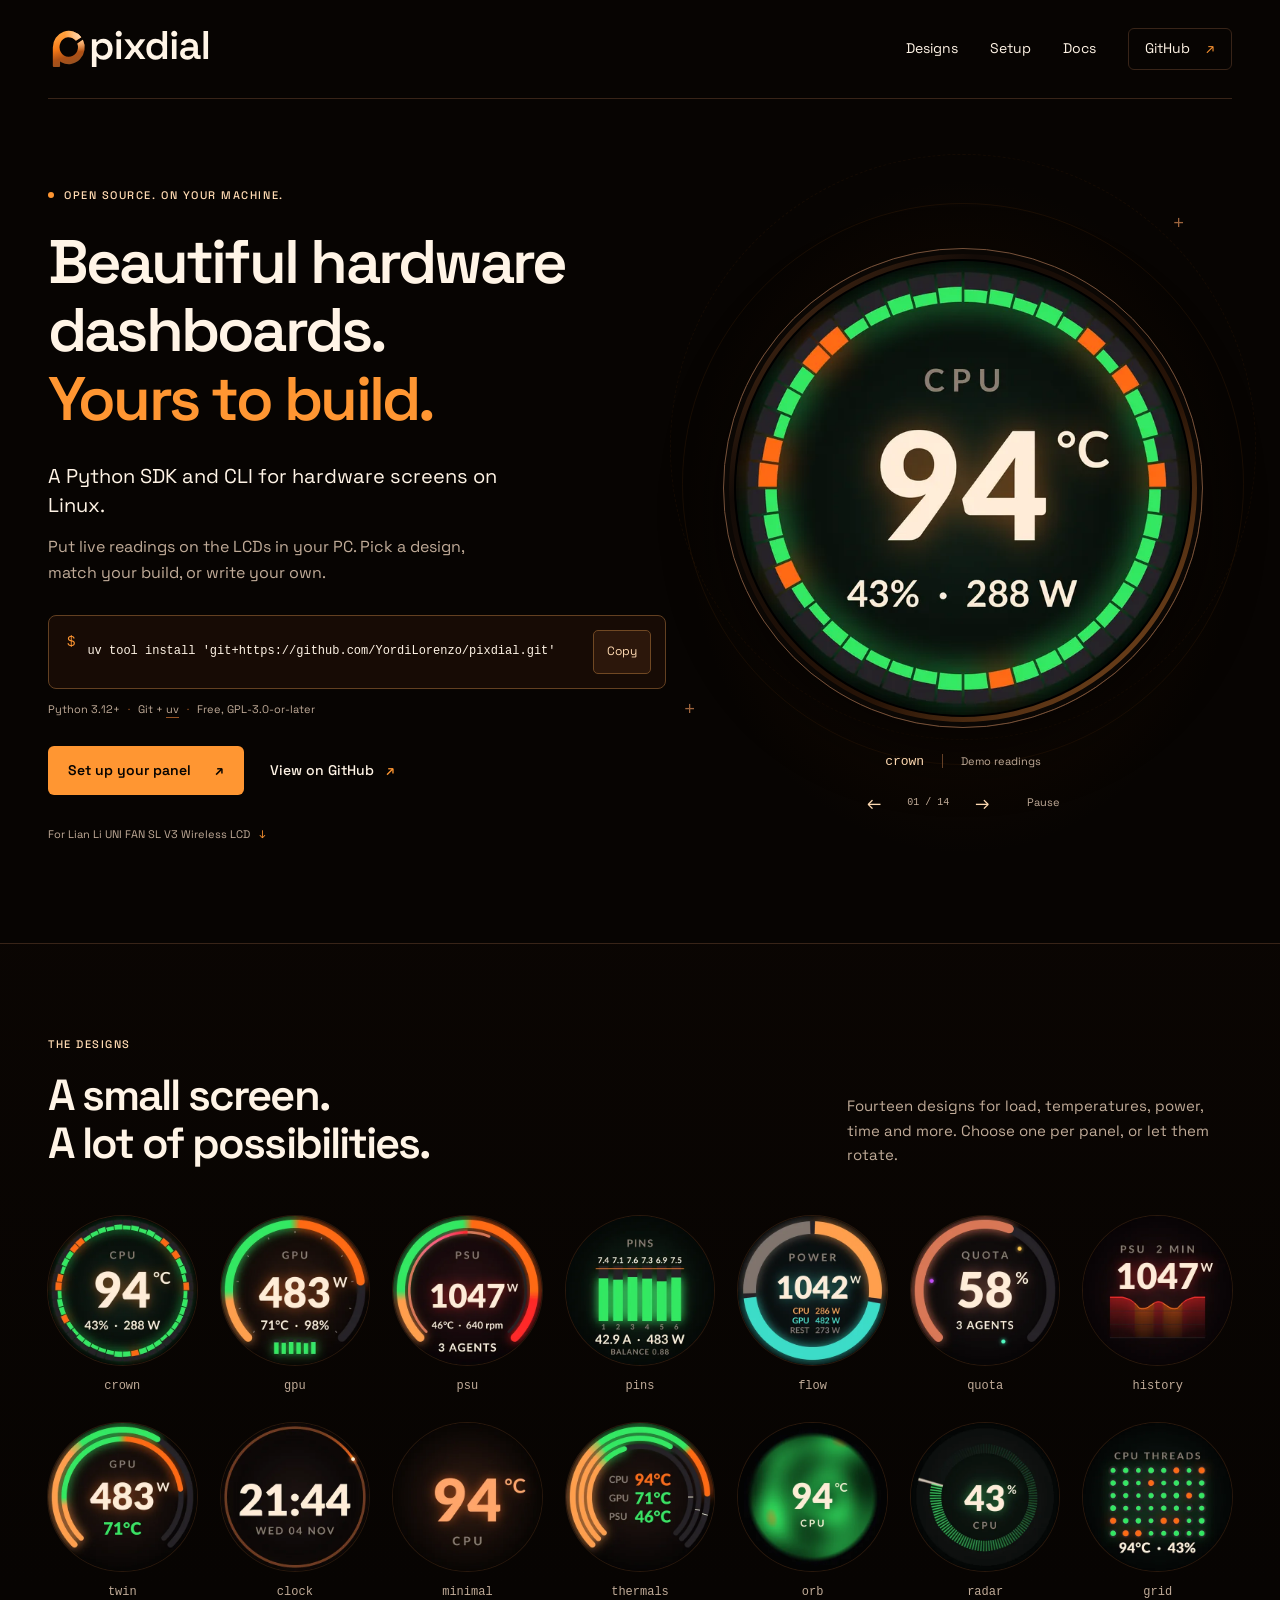
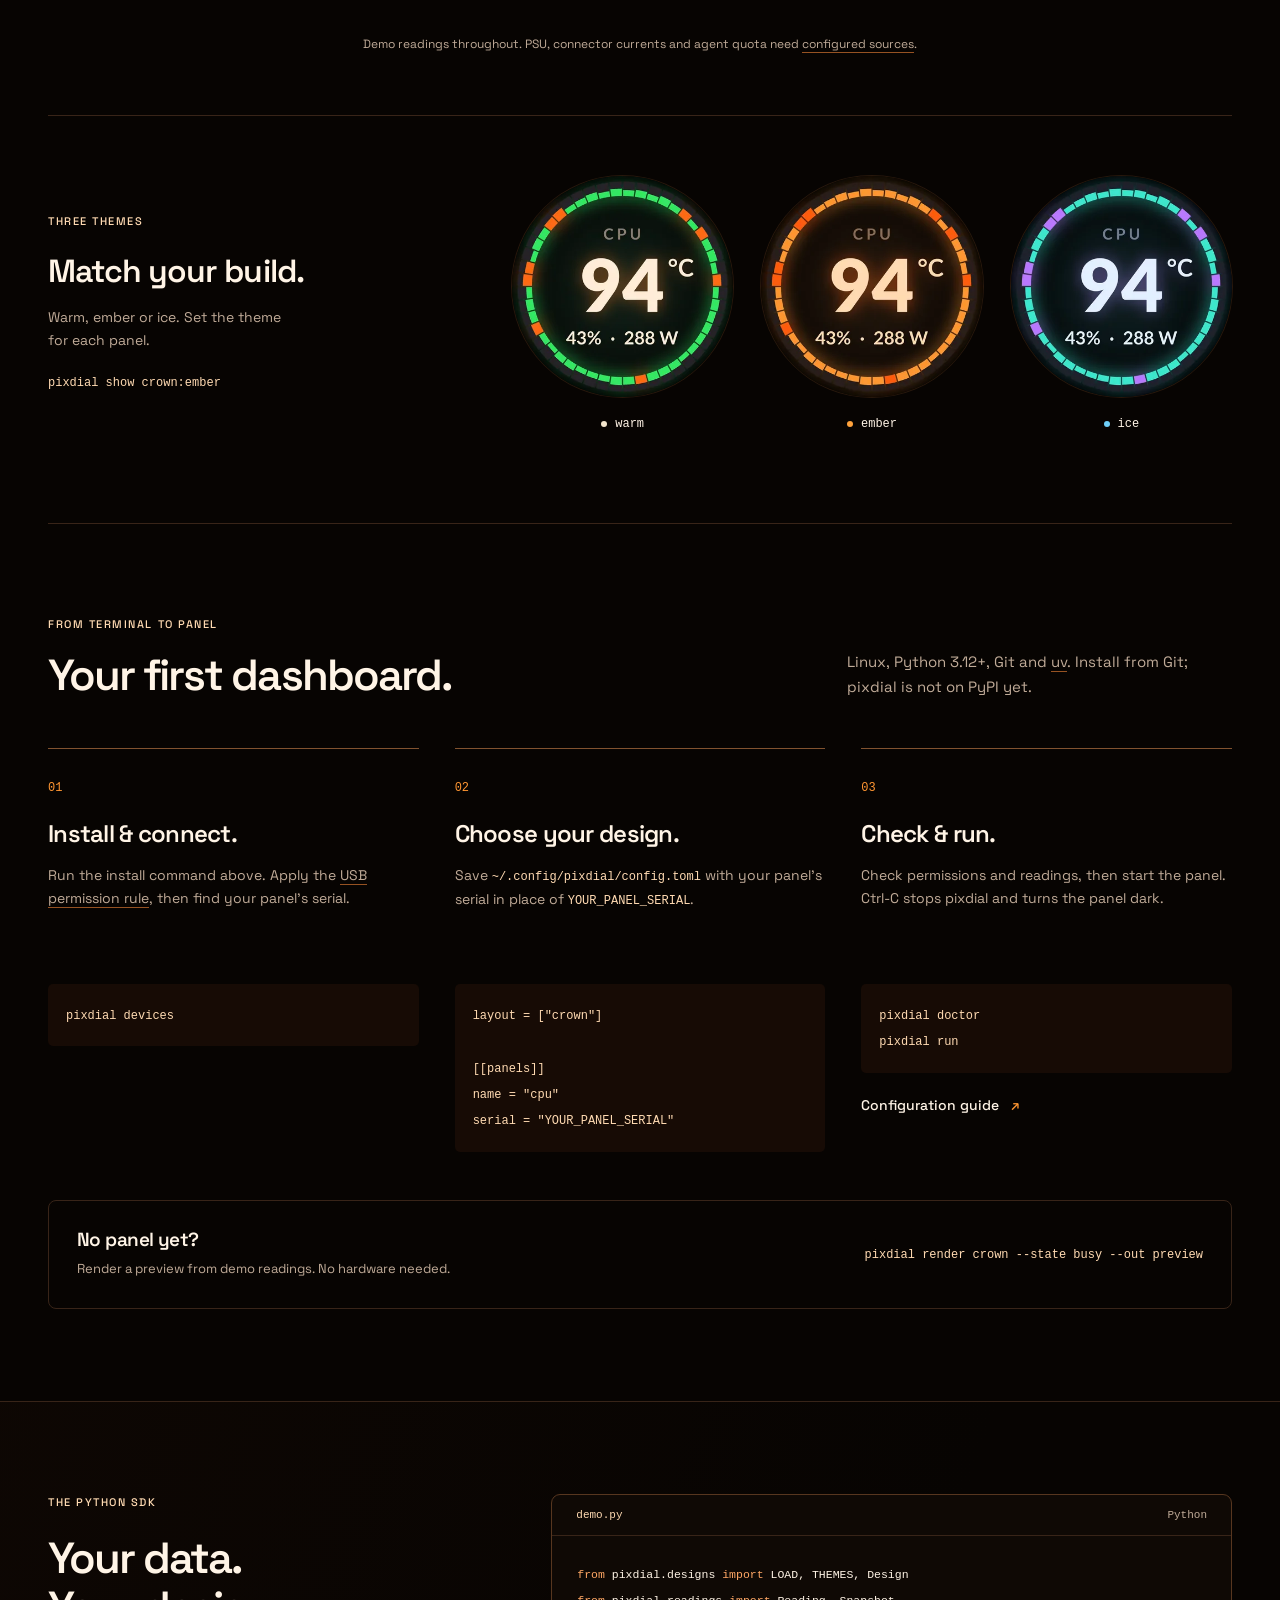
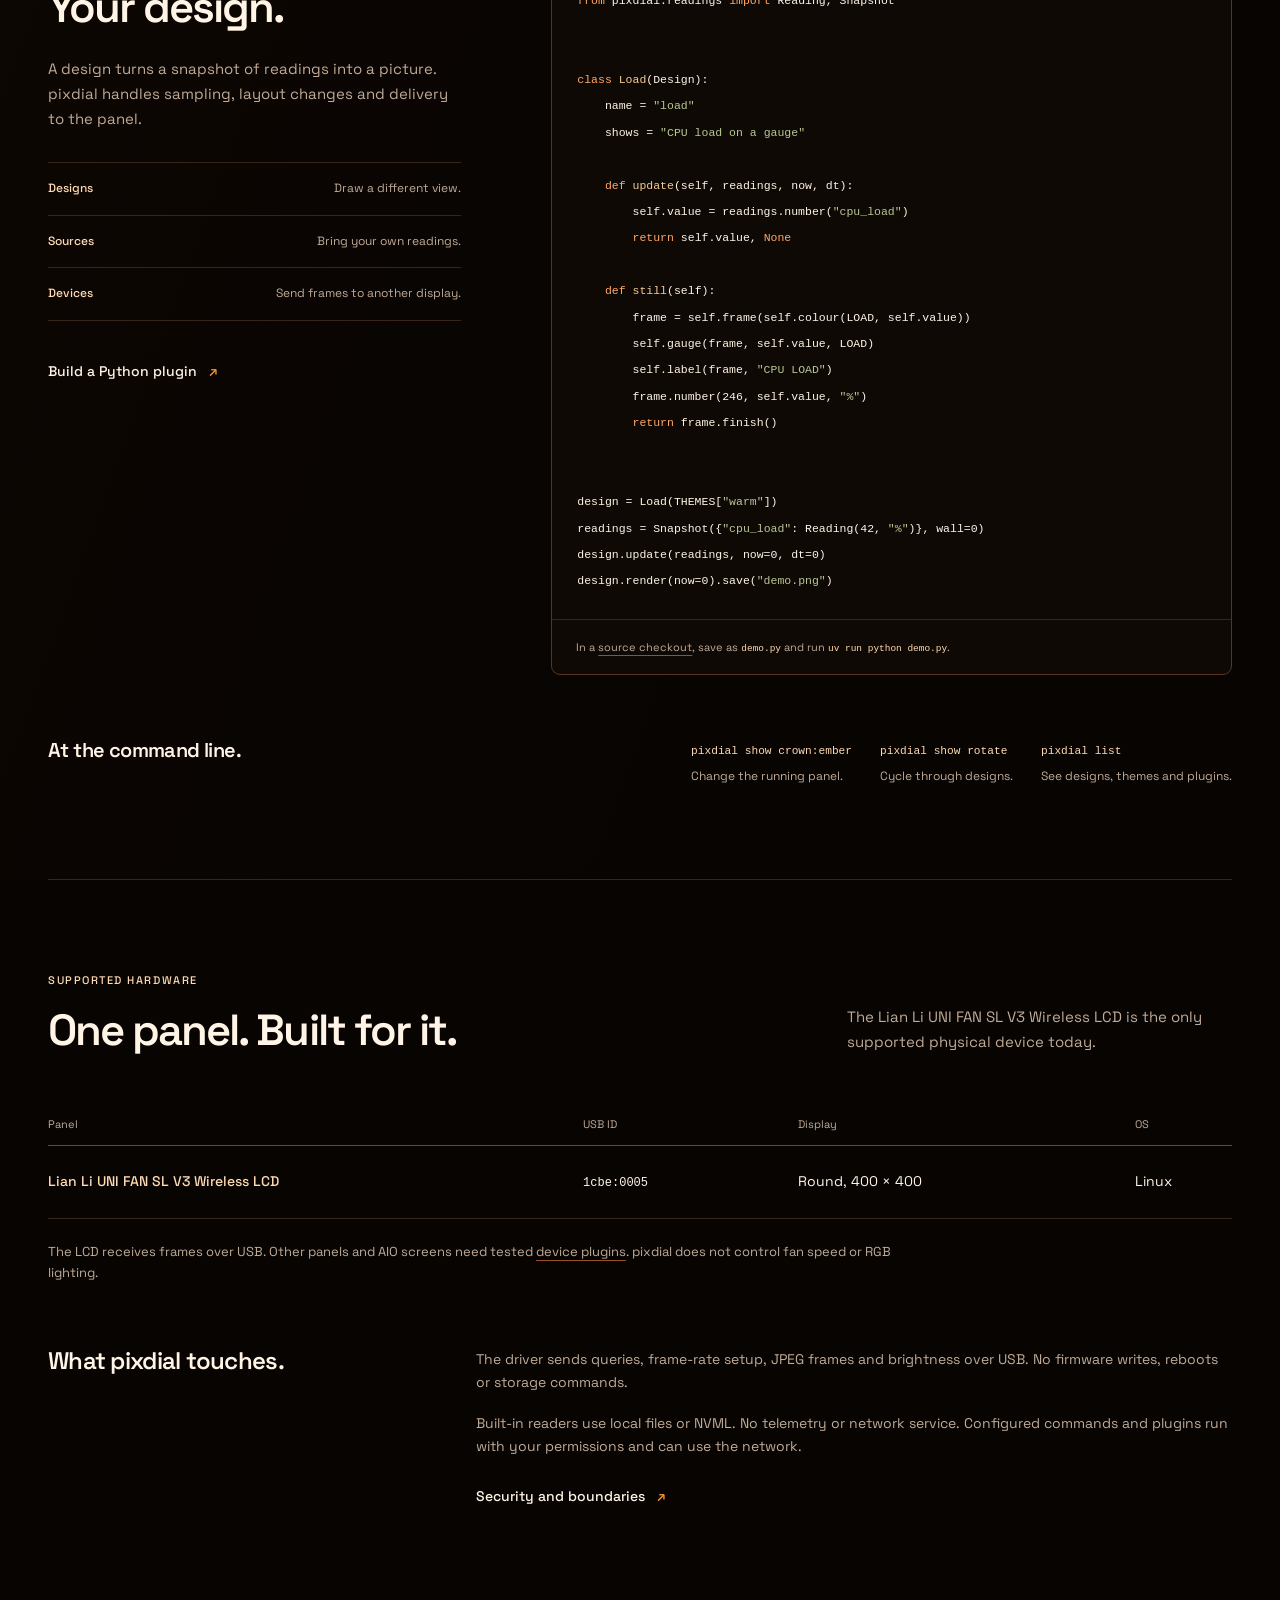
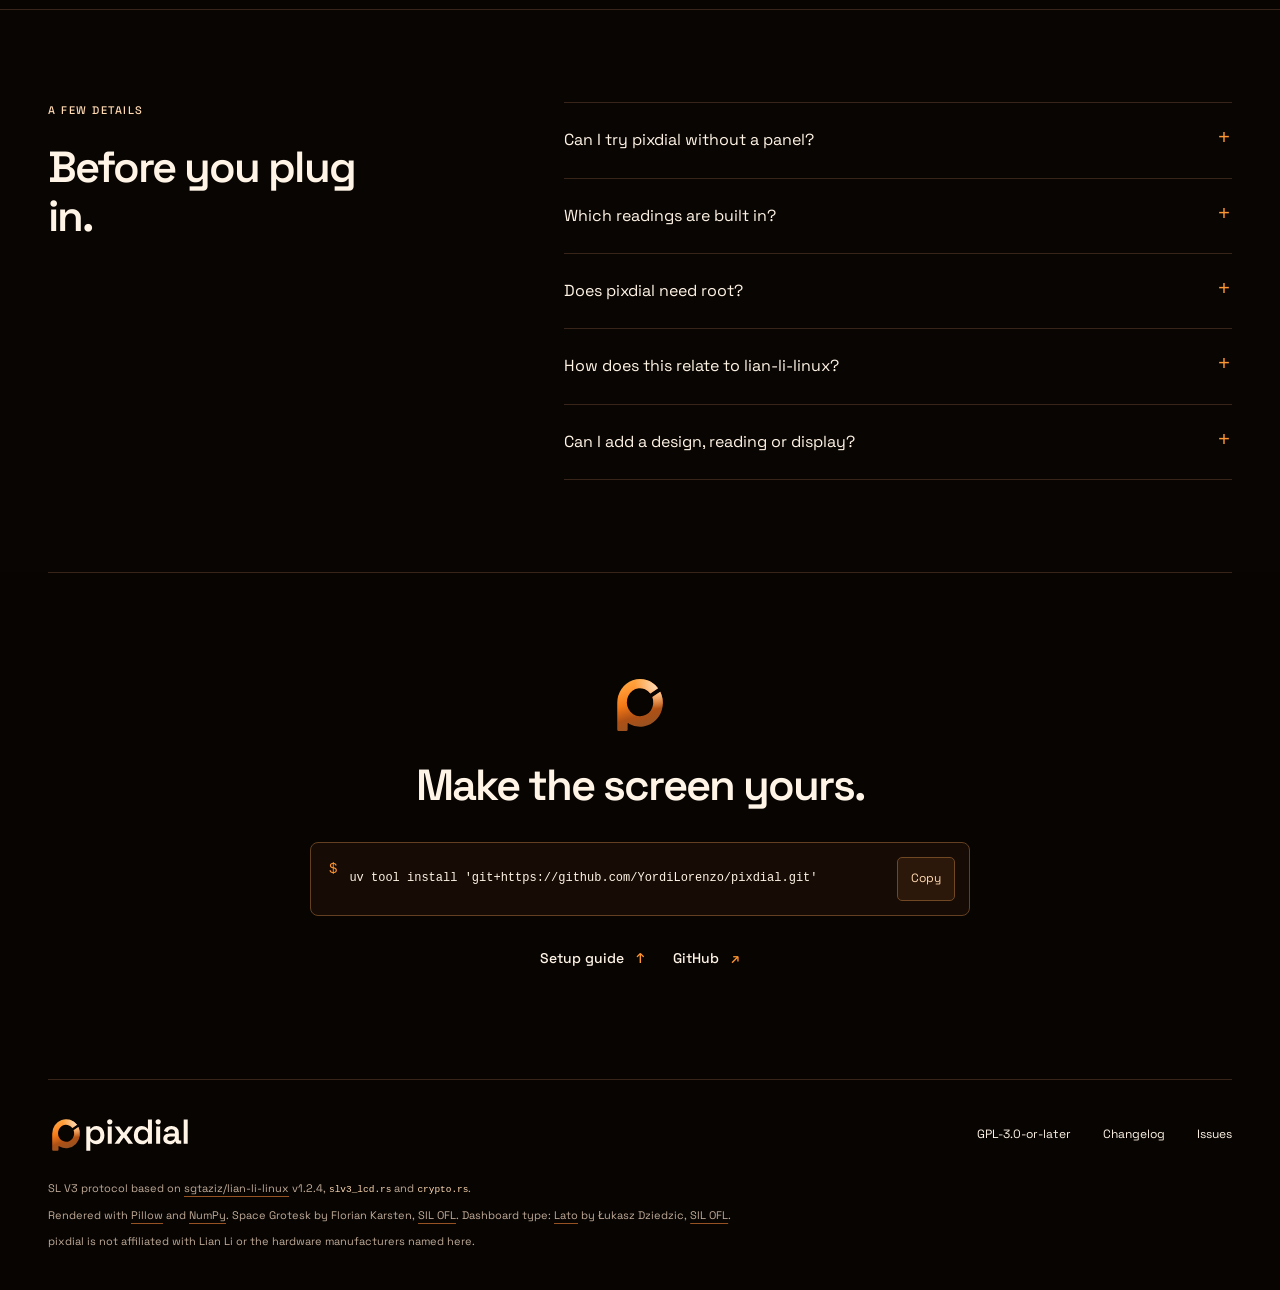
==== site/index.html @ 48160476 "Landing site and its GitHub Pages workflow" ====
<!doctype html>
<html lang="en">
<head>
  <meta charset="utf-8">
  <meta name="viewport" content="width=device-width, initial-scale=1">
  <title>pixdial | Hardware dashboards for Linux, built in Python</title>
  <meta name="description" content="Put live hardware readings on your PC's LCD panels. Explore 14 designs, three themes and a Python SDK. Install pixdial from Git or preview without hardware.">
  <meta name="theme-color" content="#070402">
  <link rel="canonical" href="https://yordilorenzo.github.io/pixdial/">
  <meta property="og:type" content="website">
  <meta property="og:site_name" content="pixdial">
  <meta property="og:title" content="pixdial | Beautiful hardware dashboards. Yours to build.">
  <meta property="og:description" content="A Python SDK and CLI for hardware screens on Linux. 14 designs, three themes and plugins for your own readings and displays.">
  <meta property="og:url" content="https://yordilorenzo.github.io/pixdial/">
  <meta property="og:image" content="https://yordilorenzo.github.io/pixdial/images/social-preview.png">
  <meta property="og:image:width" content="1280">
  <meta property="og:image:height" content="640">
  <meta property="og:image:alt" content="pixdial's amber mark and round CPU, GPU and PSU dashboards with demo readings">
  <meta name="twitter:card" content="summary_large_image">
  <meta name="twitter:title" content="pixdial | Beautiful hardware dashboards. Yours to build.">
  <meta name="twitter:description" content="A Python SDK and CLI for hardware screens on Linux. Explore 14 real designs and three themes.">
  <meta name="twitter:image" content="https://yordilorenzo.github.io/pixdial/images/social-preview.png">
  <meta name="twitter:image:alt" content="pixdial's amber mark and round CPU, GPU and PSU dashboards with demo readings">
  <link rel="icon" href="favicon.ico" sizes="any">
  <link rel="icon" href="icon-32.png" type="image/png" sizes="32x32">
  <link rel="icon" href="images/icon.svg" type="image/svg+xml">
  <link rel="apple-touch-icon" href="apple-touch-icon.png" sizes="180x180">
  <link rel="preload" href="fonts/space-grotesk-latin.woff2" as="font" type="font/woff2" crossorigin>
  <link rel="stylesheet" href="style.css">
  <script src="script.js" defer></script>
  <script type="application/ld+json">
    {
      "@context": "https://schema.org",
      "@type": "SoftwareApplication",
      "name": "pixdial",
      "url": "https://yordilorenzo.github.io/pixdial/",
      "description": "A Python SDK and CLI for hardware screens on Linux, with 14 built-in designs, three themes and plugins for designs, sources and devices.",
      "applicationCategory": "UtilitiesApplication",
      "operatingSystem": "Linux",
      "softwareRequirements": "Python 3.12 or newer; Git; uv. Physical panel support: Lian Li UNI FAN SL V3 Wireless LCD, USB 1cbe:0005.",
      "downloadUrl": "https://github.com/YordiLorenzo/pixdial",
      "license": "https://www.gnu.org/licenses/gpl-3.0.html",
      "isAccessibleForFree": true,
      "offers": {"@type": "Offer", "price": "0", "priceCurrency": "USD"},
      "image": "https://yordilorenzo.github.io/pixdial/images/social-preview.png"
    }
  </script>
</head>
<body>
  <a class="skip-link" href="#main">Skip to content</a>
  <header class="site-header wrap">
    <a class="brand" href="./" aria-label="pixdial home">
      <img src="images/logo.svg" alt="pixdial" width="165" height="46">
    </a>
    <nav aria-label="Main navigation">
      <a class="nav-designs" href="#designs">Designs</a>
      <a href="#setup">Setup</a>
      <a href="https://github.com/YordiLorenzo/pixdial/blob/main/docs/config.md">Docs</a>
      <a class="nav-github" href="https://github.com/YordiLorenzo/pixdial">GitHub <span aria-hidden="true">↗</span></a>
    </nav>
  </header>

  <main id="main">
    <section class="hero wrap" aria-labelledby="hero-title">
      <div class="hero-copy">
        <p class="eyebrow"><span class="status-dot" aria-hidden="true"></span> OPEN SOURCE. ON YOUR MACHINE.</p>
        <h1 id="hero-title">Beautiful hardware dashboards.<br><span>Yours to build.</span></h1>
        <p class="hero-category">A Python SDK and CLI for hardware screens on Linux.</p>
        <p class="hero-description">Put live readings on the LCDs in your PC. Pick a design, match your build, or write your own.</p>
        <div class="install-command">
          <span class="prompt" aria-hidden="true">$</span>
          <code id="install-command">uv tool install 'git+https://github.com/YordiLorenzo/pixdial.git'</code>
          <button class="copy-button" type="button" data-copy="install-command" aria-label="Copy install command" hidden>Copy</button>
        </div>
        <p class="requirements">Python 3.12+ <span aria-hidden="true">·</span> Git + <a href="https://docs.astral.sh/uv/getting-started/installation/">uv</a> <span aria-hidden="true">·</span> Free, GPL-3.0-or-later</p>
        <div class="hero-links">
          <a class="button button-primary" href="#setup">Set up your panel <span aria-hidden="true">↗</span></a>
          <a class="text-link" href="https://github.com/YordiLorenzo/pixdial">View on GitHub <span aria-hidden="true">↗</span></a>
        </div>
        <a class="compatibility-link" href="#hardware">For Lian Li UNI FAN SL V3 Wireless LCD <span aria-hidden="true">↓</span></a>
      </div>
      <div class="hero-visual">
        <div class="orbit orbit-one" aria-hidden="true"></div>
        <div class="orbit orbit-two" aria-hidden="true"></div>
        <div class="dial-tick tick-top" aria-hidden="true">+</div>
        <div class="dial-tick tick-bottom" aria-hidden="true">+</div>
        <figure class="panel-preview" aria-label="Built-in designs with demo readings">
          <div class="panel-bezel">
            <div class="panel-screen" id="panel-screen">
              <img class="panel-image" src="images/crown-640.webp"
                   srcset="images/crown-400.webp 400w, images/crown-640.webp 640w, images/crown-960.webp 960w, images/crown-1280.webp 1280w, images/crown-1600.webp 1600w"
                   sizes="(min-width: 1200px) 452px, (min-width: 900px) 370px, (min-width: 600px) 420px, calc(100vw - 84px)"
                   width="1600" height="1600" fetchpriority="high"
                   alt="Crown design showing CPU temperature, per-thread load, total load and package power with demo readings">
            </div>
          </div>
          <figcaption>
          <div class="preview-caption"><span id="design-name">crown</span><span class="demo-label">Demo readings</span></div>
          <div class="preview-controls" id="preview-controls" hidden>
            <button type="button" id="previous-design" aria-label="Previous design">←</button>
            <span class="design-count" id="design-count">01 / 14</span>
            <button type="button" id="next-design" aria-label="Next design">→</button>
            <button type="button" class="pause-button" id="pause-designs" aria-label="Pause design rotation">Pause</button>
          </div>
          </figcaption>
        </figure>
      </div>
    </section>

    <section class="section designs-section" id="designs" aria-labelledby="designs-title">
      <div class="wrap">
        <div class="section-heading">
          <div><p class="eyebrow">THE DESIGNS</p><h2 id="designs-title">A small screen.<br>A lot of possibilities.</h2></div>
          <p>Fourteen designs for load, temperatures, power, time and more. Choose one per panel, or let them rotate.</p>
        </div>
        <div class="design-grid">
          <figure><img src="images/crown-400.webp" srcset="images/crown-400.webp 400w, images/crown-640.webp 640w" sizes="(min-width: 1200px) 148px, (min-width: 700px) 160px, 42vw" width="400" height="400" loading="lazy" decoding="async" alt="Crown: a CPU temperature reading surrounded by per-thread load bars"><figcaption>crown</figcaption></figure>
          <figure><img src="images/gpu-400.webp" srcset="images/gpu-400.webp 400w, images/gpu-640.webp 640w" sizes="(min-width: 1200px) 148px, (min-width: 700px) 160px, 42vw" width="400" height="400" loading="lazy" decoding="async" alt="GPU: board power, temperature, utilisation and connector pin readings"><figcaption>gpu</figcaption></figure>
          <figure><img src="images/psu-400.webp" srcset="images/psu-400.webp 400w, images/psu-640.webp 640w" sizes="(min-width: 1200px) 148px, (min-width: 700px) 160px, 42vw" width="400" height="400" loading="lazy" decoding="async" alt="PSU: power output, temperature, fan speed and agent activity"><figcaption>psu</figcaption></figure>
          <figure><img src="images/pins-400.webp" srcset="images/pins-400.webp 400w, images/pins-640.webp 640w" sizes="(min-width: 1200px) 148px, (min-width: 700px) 160px, 42vw" width="400" height="400" loading="lazy" decoding="async" alt="Pins: six connector current bars with total current and balance"><figcaption>pins</figcaption></figure>
          <figure><img src="images/flow-400.webp" srcset="images/flow-400.webp 400w, images/flow-640.webp 640w" sizes="(min-width: 1200px) 148px, (min-width: 700px) 160px, 42vw" width="400" height="400" loading="lazy" decoding="async" alt="Flow: PSU output split into CPU, GPU and remaining system power"><figcaption>flow</figcaption></figure>
          <figure><img src="images/quota-400.webp" srcset="images/quota-400.webp 400w, images/quota-640.webp 640w" sizes="(min-width: 1200px) 148px, (min-width: 700px) 160px, 42vw" width="400" height="400" loading="lazy" decoding="async" alt="Quota: an agent pool's remaining quota and working sessions"><figcaption>quota</figcaption></figure>
          <figure><img src="images/history-400.webp" srcset="images/history-400.webp 400w, images/history-640.webp 640w" sizes="(min-width: 1200px) 148px, (min-width: 700px) 160px, 42vw" width="400" height="400" loading="lazy" decoding="async" alt="History: current PSU output above a two-minute power graph"><figcaption>history</figcaption></figure>
          <figure><img src="images/twin-400.webp" srcset="images/twin-400.webp 400w, images/twin-640.webp 640w" sizes="(min-width: 1200px) 148px, (min-width: 700px) 160px, 42vw" width="400" height="400" loading="lazy" decoding="async" alt="Twin: concentric rings for GPU temperature and power"><figcaption>twin</figcaption></figure>
          <figure><img src="images/clock-400.webp" srcset="images/clock-400.webp 400w, images/clock-640.webp 640w" sizes="(min-width: 1200px) 148px, (min-width: 700px) 160px, 42vw" width="400" height="400" loading="lazy" decoding="async" alt="Clock: time and date inside a ring showing system load"><figcaption>clock</figcaption></figure>
          <figure><img src="images/minimal-400.webp" srcset="images/minimal-400.webp 400w, images/minimal-640.webp 640w" sizes="(min-width: 1200px) 148px, (min-width: 700px) 160px, 42vw" width="400" height="400" loading="lazy" decoding="async" alt="Minimal: a large CPU temperature reading"><figcaption>minimal</figcaption></figure>
          <figure><img src="images/thermals-400.webp" srcset="images/thermals-400.webp 400w, images/thermals-640.webp 640w" sizes="(min-width: 1200px) 148px, (min-width: 700px) 160px, 42vw" width="400" height="400" loading="lazy" decoding="async" alt="Thermals: separate temperature rings for CPU, GPU and PSU"><figcaption>thermals</figcaption></figure>
          <figure><img src="images/orb-400.webp" srcset="images/orb-400.webp 400w, images/orb-640.webp 640w" sizes="(min-width: 1200px) 148px, (min-width: 700px) 160px, 42vw" width="400" height="400" loading="lazy" decoding="async" alt="Orb: a coloured CPU load orb around a temperature reading"><figcaption>orb</figcaption></figure>
          <figure><img src="images/radar-400.webp" srcset="images/radar-400.webp 400w, images/radar-640.webp 640w" sizes="(min-width: 1200px) 148px, (min-width: 700px) 160px, 42vw" width="400" height="400" loading="lazy" decoding="async" alt="Radar: CPU load plotted around a twelve-second circular sweep"><figcaption>radar</figcaption></figure>
          <figure><img src="images/grid-400.webp" srcset="images/grid-400.webp 400w, images/grid-640.webp 640w" sizes="(min-width: 1200px) 148px, (min-width: 700px) 160px, 42vw" width="400" height="400" loading="lazy" decoding="async" alt="Grid: a dot for every CPU thread with temperature and total load"><figcaption>grid</figcaption></figure>
        </div>
        <p class="gallery-note">Demo readings throughout. PSU, connector currents and agent quota need <a href="https://github.com/YordiLorenzo/pixdial/blob/main/docs/config.md#sources">configured sources</a>.</p>
        <div class="themes-row">
          <div class="themes-copy"><p class="eyebrow">THREE THEMES</p><h3>Match your build.</h3><p>Warm, ember or ice. Set the theme for each panel.</p><code>pixdial show crown:ember</code></div>
          <div class="theme-grid">
            <figure><img src="images/crown-400.webp" srcset="images/crown-400.webp 400w, images/crown-640.webp 640w, images/crown-960.webp 960w, images/crown-1280.webp 1280w" sizes="(min-width: 900px) 200px, 27vw" width="1600" height="1600" loading="lazy" decoding="async" alt="Crown in warm, with cream text and green and orange thread bars"><figcaption><span class="swatch swatch-warm" aria-hidden="true"></span>warm</figcaption></figure>
            <figure><img src="images/crown-ember-400.webp" srcset="images/crown-ember-400.webp 400w, images/crown-ember-640.webp 640w, images/crown-ember-960.webp 960w, images/crown-ember-1280.webp 1280w" sizes="(min-width: 900px) 200px, 27vw" width="1600" height="1600" loading="lazy" decoding="async" alt="Crown in ember, with warm orange and amber accents"><figcaption><span class="swatch swatch-ember" aria-hidden="true"></span>ember</figcaption></figure>
            <figure><img src="images/crown-ice-400.webp" srcset="images/crown-ice-400.webp 400w, images/crown-ice-640.webp 640w, images/crown-ice-960.webp 960w, images/crown-ice-1280.webp 1280w" sizes="(min-width: 900px) 200px, 27vw" width="1600" height="1600" loading="lazy" decoding="async" alt="Crown in ice, with cool blue and cyan accents"><figcaption><span class="swatch swatch-ice" aria-hidden="true"></span>ice</figcaption></figure>
          </div>
        </div>
      </div>
    </section>

    <section class="section wrap" id="setup" aria-labelledby="setup-title">
      <div class="section-heading"><div><p class="eyebrow">FROM TERMINAL TO PANEL</p><h2 id="setup-title">Your first dashboard.</h2></div><p>Linux, Python 3.12+, Git and <a href="https://docs.astral.sh/uv/getting-started/installation/">uv</a>. Install from Git; pixdial is not on PyPI yet.</p></div>
      <ol class="setup-grid">
        <li><span class="step-number" aria-hidden="true">01</span><h3>Install &amp; connect.</h3><p>Run the install command above. Apply the <a href="https://github.com/YordiLorenzo/pixdial#quick-start">USB permission rule</a>, then find your panel's serial.</p><pre><code>pixdial devices</code></pre></li>
        <li><span class="step-number" aria-hidden="true">02</span><h3>Choose your design.</h3><p>Save <code>~/.config/pixdial/config.toml</code> with your panel's serial in place of <code>YOUR_PANEL_SERIAL</code>.</p><pre><code>layout = ["crown"]

[[panels]]
name = "cpu"
serial = "YOUR_PANEL_SERIAL"</code></pre></li>
        <li><span class="step-number" aria-hidden="true">03</span><h3>Check &amp; run.</h3><p>Check permissions and readings, then start the panel. Ctrl-C stops pixdial and turns the panel dark.</p><pre><code>pixdial doctor
pixdial run</code></pre><a class="text-link" href="https://github.com/YordiLorenzo/pixdial/blob/main/docs/config.md">Configuration guide <span aria-hidden="true">↗</span></a></li>
      </ol>
      <div class="preview-callout"><div><h3>No panel yet?</h3><p>Render a preview from demo readings. No hardware needed.</p></div><pre><code>pixdial render crown --state busy --out preview</code></pre></div>
    </section>

    <section class="section sdk-section" id="build" aria-labelledby="sdk-title">
      <div class="wrap sdk-layout">
        <div class="sdk-copy"><p class="eyebrow">THE PYTHON SDK</p><h2 id="sdk-title">Your data.<br>Your design.</h2><p>A design turns a snapshot of readings into a picture. pixdial handles sampling, layout changes and delivery to the panel.</p><div class="extension-list"><p><strong>Designs</strong><span>Draw a different view.</span></p><p><strong>Sources</strong><span>Bring your own readings.</span></p><p><strong>Devices</strong><span>Send frames to another display.</span></p></div><a class="text-link" href="https://github.com/YordiLorenzo/pixdial/blob/main/docs/plugins.md">Build a Python plugin <span aria-hidden="true">↗</span></a></div>
        <div class="code-window"><div class="code-title"><span>demo.py</span><span>Python</span></div><pre><code><span class="syntax-keyword">from</span> pixdial.designs <span class="syntax-keyword">import</span> LOAD, THEMES, Design
<span class="syntax-keyword">from</span> pixdial.readings <span class="syntax-keyword">import</span> Reading, Snapshot


<span class="syntax-keyword">class</span> <span class="syntax-name">Load</span>(Design):
    name = <span class="syntax-string">"load"</span>
    shows = <span class="syntax-string">"CPU load on a gauge"</span>

    <span class="syntax-keyword">def</span> <span class="syntax-name">update</span>(self, readings, now, dt):
        self.value = readings.number(<span class="syntax-string">"cpu_load"</span>)
        <span class="syntax-keyword">return</span> self.value, <span class="syntax-keyword">None</span>

    <span class="syntax-keyword">def</span> <span class="syntax-name">still</span>(self):
        frame = self.frame(self.colour(LOAD, self.value))
        self.gauge(frame, self.value, LOAD)
        self.label(frame, <span class="syntax-string">"CPU LOAD"</span>)
        frame.number(246, self.value, <span class="syntax-string">"%"</span>)
        <span class="syntax-keyword">return</span> frame.finish()


design = Load(THEMES[<span class="syntax-string">"warm"</span>])
readings = Snapshot({<span class="syntax-string">"cpu_load"</span>: Reading(42, <span class="syntax-string">"%"</span>)}, wall=0)
design.update(readings, now=0, dt=0)
design.render(now=0).save(<span class="syntax-string">"demo.png"</span>)</code></pre><p class="code-footer">In a <a href="https://github.com/YordiLorenzo/pixdial#development">source checkout</a>, save as <code>demo.py</code> and run <code>uv run python demo.py</code>.</p></div>
      </div>
      <div class="wrap cli-row"><h3>At the command line.</h3><dl><div><dt><code>pixdial show crown:ember</code></dt><dd>Change the running panel.</dd></div><div><dt><code>pixdial show rotate</code></dt><dd>Cycle through designs.</dd></div><div><dt><code>pixdial list</code></dt><dd>See designs, themes and plugins.</dd></div></dl></div>
    </section>

    <section class="section wrap" id="hardware" aria-labelledby="hardware-title">
      <div class="section-heading"><div><p class="eyebrow">SUPPORTED HARDWARE</p><h2 id="hardware-title">One panel. Built for it.</h2></div><p>The Lian Li UNI FAN SL V3 Wireless LCD is the only supported physical device today.</p></div>
      <div class="hardware-table"><table><thead><tr><th scope="col">Panel</th><th scope="col">USB ID</th><th scope="col">Display</th><th scope="col">OS</th></tr></thead><tbody><tr><th scope="row">Lian Li UNI FAN SL V3 Wireless LCD</th><td><code>1cbe:0005</code></td><td>Round, 400 × 400</td><td>Linux</td></tr></tbody></table></div>
      <p class="hardware-note">The LCD receives frames over USB. Other panels and AIO screens need tested <a href="https://github.com/YordiLorenzo/pixdial/blob/main/docs/plugins.md#devices">device plugins</a>. pixdial does not control fan speed or RGB lighting.</p>
      <div class="boundaries"><h3>What pixdial touches.</h3><div><p>The driver sends queries, frame-rate setup, JPEG frames and brightness over USB. No firmware writes, reboots or storage commands.</p><p>Built-in readers use local files or NVML. No telemetry or network service. Configured commands and plugins run with your permissions and can use the network.</p><a class="text-link" href="https://github.com/YordiLorenzo/pixdial/blob/main/SECURITY.md">Security and boundaries <span aria-hidden="true">↗</span></a></div></div>
    </section>

    <section class="section faq-section" id="faq" aria-labelledby="faq-title">
      <div class="wrap faq-layout"><div><p class="eyebrow">A FEW DETAILS</p><h2 id="faq-title">Before you plug in.</h2></div><div class="faq-list">
        <details><summary>Can I try pixdial without a panel?</summary><p>Yes. <code>pixdial render crown --out preview</code> writes a PNG from demo readings. Rendering works on Linux and macOS. For a live preview, use the <a href="https://github.com/YordiLorenzo/pixdial/blob/main/docs/config.md#try-a-live-layout-without-hardware">PNG device</a>. Physical panels are supported on Linux only.</p></details>
        <details><summary>Which readings are built in?</summary><p>CPU load, RAPL package power, NVIDIA GPU readings and CPU temperature via Linux hardware sensors. Availability depends on your hardware, drivers and permissions. PSU readings, connector currents and agent quota need configured sources.</p><p>Run <code>pixdial doctor</code> to check each source. Missing or stale measurements show a dash.</p></details>
        <details><summary>Does pixdial need root?</summary><p>pixdial runs as your user. Installing the <a href="https://github.com/YordiLorenzo/pixdial#quick-start">udev rule</a> needs administrator access and grants the active local user access to the panel. RAPL counters can need separate read permission. For a headless server, use the documented <a href="https://github.com/YordiLorenzo/pixdial/blob/main/docs/config.md#usb-permissions">group rule</a>.</p></details>
        <details><summary>How does this relate to lian-li-linux?</summary><p><a href="https://github.com/sgtaziz/lian-li-linux">sgtaziz/lian-li-linux</a> already drives these screens on Linux and offers presets, templates and a layout editor under the MIT licence. pixdial follows its SL V3 protocol implementation and focuses on supplied designs and Python plugins.</p><p>Use only one program per panel so they do not compete for the USB interface.</p></details>
        <details><summary>Can I add a design, reading or display?</summary><p>Yes. Python entry points register designs, sources and devices. The <a href="https://github.com/YordiLorenzo/pixdial/tree/main/examples/plugin">example plugin</a> includes all three. New physical displays need a device plugin and hardware testing; other resolutions also need rendering support.</p></details>
      </div></div>
    </section>

    <section class="section final-cta wrap" aria-labelledby="install-title">
      <img src="images/icon.svg" alt="" width="64" height="64" loading="lazy">
      <h2 id="install-title">Make the screen yours.</h2>
      <div class="install-command"><span class="prompt" aria-hidden="true">$</span><code id="install-command-footer">uv tool install 'git+https://github.com/YordiLorenzo/pixdial.git'</code><button class="copy-button" type="button" data-copy="install-command-footer" aria-label="Copy install command" hidden>Copy</button></div>
      <div class="final-links"><a class="text-link" href="#setup">Setup guide <span aria-hidden="true">↑</span></a><a class="text-link" href="https://github.com/YordiLorenzo/pixdial">GitHub <span aria-hidden="true">↗</span></a></div>
    </section>
  </main>

  <footer class="site-footer wrap">
    <div class="footer-top"><a class="brand" href="./" aria-label="pixdial home"><img src="images/logo.svg" alt="pixdial" width="144" height="40" loading="lazy"></a><nav aria-label="Footer navigation"><a href="https://github.com/YordiLorenzo/pixdial/blob/main/LICENSE">GPL-3.0-or-later</a><a href="https://github.com/YordiLorenzo/pixdial/blob/main/CHANGELOG.md">Changelog</a><a href="https://github.com/YordiLorenzo/pixdial/issues">Issues</a></nav></div>
    <p>SL V3 protocol based on <a href="https://github.com/sgtaziz/lian-li-linux">sgtaziz/lian-li-linux</a> v1.2.4, <code>slv3_lcd.rs</code> and <code>crypto.rs</code>.</p>
    <p>Rendered with <a href="https://python-pillow.org/">Pillow</a> and <a href="https://numpy.org/">NumPy</a>. Space Grotesk by Florian Karsten, <a href="fonts/OFL.txt">SIL OFL</a>. Dashboard type: <a href="https://www.latofonts.com/">Lato</a> by Łukasz Dziedzic, <a href="https://github.com/YordiLorenzo/pixdial/blob/main/src/pixdial/fonts/LICENSE-Lato.txt">SIL OFL</a>.</p>
    <p>pixdial is not affiliated with Lian Li or the hardware manufacturers named here.</p>
  </footer>
  <p class="sr-only" role="status" id="copy-status" aria-live="polite"></p>
</body>
</html>
---- site/style.css ----
@font-face {
  font-family: "Space Grotesk";
  src: url("fonts/space-grotesk-latin.woff2") format("woff2");
  font-style: normal;
  font-weight: 300 700;
  font-display: swap;
}

:root {
  color-scheme: dark;
  --night: #070402;
  --espresso: #170b05;
  --copper: #965222;
  --amber: #ff9632;
  --flame: #ff5c0e;
  --peach: #ffdab2;
  --cream: #fff4e6;
  --muted: #c0ab98;
  --line: #382418;
  --display: "Space Grotesk", system-ui, sans-serif;
  --mono: "SFMono-Regular", Consolas, "Liberation Mono", monospace;
}

*, *::before, *::after { box-sizing: border-box; }
html { scroll-behavior: smooth; scroll-padding-top: 32px; }
body { margin: 0; background: var(--night); color: var(--cream); font: 16px/1.65 var(--display); -webkit-font-smoothing: antialiased; }
::selection { background: var(--amber); color: var(--night); }
a { color: inherit; text-underline-offset: 4px; text-decoration-color: var(--copper); }
a:hover { color: var(--peach); text-decoration-color: var(--amber); }
button { font: inherit; cursor: pointer; }
button:disabled { cursor: default; }
:focus-visible { outline: 2px solid var(--amber); outline-offset: 5px; border-radius: 3px; }
[hidden] { display: none !important; }
img { display: block; max-width: 100%; height: auto; }
figure, p, h1, h2, h3, pre, dl, dd { margin: 0; }
h1, h2, h3 { font-weight: 600; line-height: 1.12; letter-spacing: -.045em; }
h1 { font-size: clamp(44px, 4.8vw, 70px); }
h2 { font-size: clamp(34px, 3.4vw, 48px); }
h3 { font-size: 24px; letter-spacing: -.03em; }
code, pre { font-family: var(--mono); }
code { font-size: .86em; }
p code { overflow-wrap: anywhere; color: var(--peach); }
pre { overflow-x: auto; }
pre code { font-size: 13px; line-height: 1.8; }
.wrap { width: min(1200px, calc(100% - 96px)); margin-inline: auto; }
.sr-only { position: absolute; width: 1px; height: 1px; padding: 0; margin: -1px; overflow: hidden; clip-path: inset(50%); white-space: nowrap; border: 0; }
.skip-link { position: fixed; top: -100px; left: 20px; z-index: 10; background: var(--cream); color: var(--night); padding: 12px 20px; }
.skip-link:focus { top: 12px; }
.site-header { display: flex; align-items: center; justify-content: space-between; padding-block: 26px; border-bottom: 1px solid var(--line); }
.brand { display: block; flex-shrink: 0; }
.site-header nav, .footer-top nav { display: flex; align-items: center; gap: 32px; font-size: 14px; }
.site-header nav a, .footer-top nav a { padding-block: 10px; text-decoration: none; }
.site-header .nav-github { padding: 8px 16px; border: 1px solid var(--line); border-radius: 6px; }
.nav-github span { margin-left: 12px; color: var(--amber); }
.eyebrow { display: flex; align-items: center; gap: 10px; margin-bottom: 24px; color: var(--peach); font-size: 11px; font-weight: 500; line-height: 1.5; letter-spacing: .14em; }
.status-dot { width: 6px; height: 6px; border-radius: 50%; background: var(--amber); }
.hero { display: grid; grid-template-columns: 1.15fr 1fr; gap: 28px; align-items: center; padding-block: 88px 96px; }
.hero-copy { position: relative; z-index: 1; min-width: 0; }
.hero h1 span { color: var(--amber); }
.hero-category { max-width: 480px; font-size: 20px; line-height: 1.45; margin-top: 28px; }
.hero-description { color: var(--muted); max-width: 440px; margin-top: 14px; font-size: 16px; }
.install-command { display: flex; align-items: center; gap: 12px; padding: 14px 14px 14px 18px; border: 1px solid #634021; background: var(--espresso); border-radius: 8px; margin-top: 28px; }
.install-command code { flex: 1; min-width: 0; color: var(--cream); font-size: 12px; overflow-wrap: anywhere; line-height: 1.8; }
.prompt { color: var(--amber); font: 14px var(--mono); align-self: flex-start; padding-top: 4px; }
.copy-button { color: var(--peach); border: 1px solid #704823; border-radius: 5px; background: #2c170b; padding: 8px 10px; min-height: 44px; min-width: 58px; font-size: 12px; }
.copy-button:hover { background: #3b210e; }
.requirements { margin-top: 11px; font-size: 11px; color: var(--muted); }
.requirements span { margin-inline: 5px; color: var(--copper); }
.hero-links { display: flex; align-items: center; gap: 26px; margin-top: 28px; }
.button { display: inline-flex; justify-content: center; align-items: center; gap: 24px; border-radius: 6px; padding: 13px 20px; text-decoration: none; font-size: 14px; font-weight: 600; min-height: 48px; }
.button-primary { color: var(--night); background: var(--amber); }
.button-primary:hover { color: var(--night); background: var(--peach); }
.text-link { display: inline-block; font-size: 14px; font-weight: 500; padding-block: 9px; text-decoration: none; }
.text-link span { margin-left: 8px; color: var(--amber); }
.compatibility-link { display: inline-block; margin-top: 26px; font-size: 11px; color: var(--muted); text-decoration: none; padding-block: 4px; }
.compatibility-link span { margin-left: 6px; color: var(--amber); }
.hero-visual { position: relative; isolation: isolate; min-width: 0; padding: 38px 10px 0; }
.hero-visual::before { content: ""; position: absolute; inset: -8% -24px; z-index: -2; background: radial-gradient(ellipse, #77350933, transparent 67%); pointer-events: none; }
.orbit { position: absolute; z-index: -1; border: 1px solid #82451226; border-radius: 50%; aspect-ratio: 1; pointer-events: none; }
.orbit-one { width: calc(100% + 24px); left: -12px; top: -1%; }
.orbit-two { width: calc(100% + 48px); left: -24px; top: -9%; border-style: dashed; border-color: #8245121c; }
.dial-tick { position: absolute; color: #9d643d; font: 18px var(--mono); }
.tick-top { top: 4px; right: 48px; }
.tick-bottom { bottom: 105px; left: -10px; }
.panel-preview { position: relative; max-width: 480px; margin-inline: auto; }
.panel-bezel { padding: 12px; border: 1px solid #745039; border-radius: 50%; background: linear-gradient(135deg, #63391b, #130b07 27%, #281407 63%, #925825); box-shadow: 0 24px 55px #0009, inset 0 0 0 5px #0b0704; }
.panel-screen { position: relative; overflow: hidden; isolation: isolate; border-radius: 50%; aspect-ratio: 1; background: #080708; box-shadow: 0 0 0 2px #000; }
.panel-image { display: block; width: 100%; height: 100%; object-fit: cover; border-radius: 50%; }
.panel-image.incoming { position: absolute; inset: 0; opacity: 0; transition: opacity 650ms ease; }
.panel-image.incoming.visible { opacity: 1; }
.preview-caption { display: flex; align-items: center; justify-content: center; gap: 18px; margin-top: 26px; font: 13px var(--mono); color: var(--peach); }
.demo-label { color: var(--muted); font: 11px var(--display); border-left: 1px solid #654026; padding-left: 18px; }
.preview-controls { display: flex; justify-content: center; align-items: center; gap: 8px; margin-top: 12px; }
.preview-controls button { width: 44px; height: 44px; color: var(--peach); background: none; border: 1px solid transparent; border-radius: 50%; font-size: 18px; }
.preview-controls button:hover { border-color: var(--line); background: var(--espresso); }
.preview-controls .pause-button { width: 62px; font-size: 11px; border-radius: 5px; color: var(--muted); }
.preview-controls button:disabled { opacity: .6; }
.design-count { color: var(--muted); font: 10px var(--mono); min-width: 48px; text-align: center; }
.section { padding-block: 92px; border-top: 1px solid var(--line); }
.section-heading { display: flex; align-items: flex-end; justify-content: space-between; gap: 60px; margin-bottom: 48px; }
.section-heading .eyebrow { margin-bottom: 18px; }
.section-heading > p { color: var(--muted); max-width: 385px; font-size: 15px; }
.designs-section { background: linear-gradient(180deg, #170b0533, transparent 55%); }
.design-grid { display: grid; grid-template-columns: repeat(7, minmax(0, 1fr)); gap: 30px 24px; }
.design-grid img, .theme-grid img { width: 100%; border-radius: 50%; box-shadow: 0 0 0 1px #57351d66; }
.design-grid figcaption { text-align: center; padding-top: 14px; font: 12px var(--mono); color: var(--muted); }
.gallery-note { margin-top: 36px; text-align: center; font-size: 12px; color: var(--muted); }
.themes-row { display: grid; grid-template-columns: 1fr 1.8fr; align-items: center; gap: 64px; border-top: 1px solid var(--line); margin-top: 60px; padding-top: 60px; }
.themes-copy h3 { font-size: 32px; }
.themes-copy p:not(.eyebrow) { color: var(--muted); font-size: 14px; margin-block: 16px; max-width: 250px; }
.themes-copy code { color: var(--peach); font-size: 12px; }
.theme-grid { display: grid; grid-template-columns: repeat(3, minmax(0, 1fr)); gap: 28px; }
.theme-grid figcaption { display: flex; justify-content: center; align-items: center; gap: 8px; font: 12px var(--mono); margin-top: 20px; }
.swatch { width: 6px; height: 6px; border-radius: 50%; }
.swatch-warm { background: #f3e6cd; }
.swatch-ember { background: #ffa23c; }
.swatch-ice { background: #6ecff8; }
.setup-grid { display: grid; grid-template-columns: repeat(3, minmax(0, 1fr)); list-style: none; margin: 0; padding: 0; gap: 36px; }
.setup-grid li { padding-top: 24px; border-top: 1px solid #81522f; min-width: 0; }
.step-number { color: var(--amber); font: 12px var(--mono); }
.setup-grid h3 { margin-block: 22px 16px; }
.setup-grid p { min-height: 100px; font-size: 14px; color: var(--muted); }
.setup-grid pre { padding: 18px; margin-top: 20px; border-radius: 5px; background: var(--espresso); color: var(--peach); }
.setup-grid pre code { font-size: 12px; }
.setup-grid .text-link { margin-top: 12px; }
.preview-callout { display: flex; align-items: center; justify-content: space-between; gap: 30px; border: 1px solid var(--line); padding: 28px; margin-top: 48px; border-radius: 8px; }
.preview-callout h3 { font-size: 19px; }
.preview-callout p { color: var(--muted); font-size: 13px; margin-top: 8px; }
.preview-callout pre { color: var(--peach); }
.preview-callout pre code { font-size: 12px; }
.sdk-section { background: linear-gradient(110deg, #170b0566, transparent 60%); }
.sdk-layout { display: grid; grid-template-columns: .85fr 1.4fr; gap: 90px; align-items: start; }
.sdk-copy > p:not(.eyebrow) { color: var(--muted); font-size: 15px; margin-top: 26px; }
.extension-list { margin-block: 30px; border-top: 1px solid var(--line); }
.extension-list p { display: flex; align-items: center; justify-content: space-between; gap: 12px; padding-block: 16px; border-bottom: 1px solid var(--line); font-size: 12px; }
.extension-list strong { font-weight: 500; color: var(--peach); }
.extension-list span { color: var(--muted); }
.code-window { min-width: 0; overflow: hidden; border: 1px solid #57361f; border-radius: 9px; background: #0f0905; }
.code-title { display: flex; justify-content: space-between; padding: 14px 24px; border-bottom: 1px solid var(--line); font: 11px var(--mono); color: var(--muted); }
.code-title span:first-child { color: var(--peach); }
.code-window pre { padding: 25px; }
.code-window pre code { font-size: 11.5px; line-height: 1.9; }
.syntax-keyword { color: #ffa765; }
.syntax-name { color: #f5cc92; }
.syntax-string { color: #b7c794; }
.code-footer { border-top: 1px solid var(--line); padding: 18px 24px; font-size: 11px; color: var(--muted); }
.cli-row { display: flex; justify-content: space-between; align-items: flex-start; gap: 40px; margin-top: 64px; }
.cli-row h3 { font-size: 20px; }
.cli-row dl { display: flex; flex-wrap: wrap; gap: 28px; }
.cli-row dt { color: var(--peach); font-size: 13px; }
.cli-row dd { margin-top: 6px; color: var(--muted); font-size: 12px; }
.hardware-table { overflow-x: auto; }
table { width: 100%; border-collapse: collapse; text-align: left; }
thead { color: var(--muted); font-size: 11px; }
thead th { font-weight: 400; padding: 12px 20px; border-bottom: 1px solid #724627; }
tbody th, td { padding: 24px 20px; font-size: 14px; border-bottom: 1px solid var(--line); }
tbody th { font-weight: 500; color: var(--peach); }
td { white-space: nowrap; }
thead th:first-child, tbody th:first-child { padding-left: 0; }
td:last-child, thead th:last-child { padding-right: 0; }
.hardware-note { color: var(--muted); font-size: 13px; margin-top: 22px; max-width: 850px; }
.boundaries { display: grid; grid-template-columns: 1fr 2fr; gap: 50px; margin-top: 64px; }
.boundaries h3 { font-size: 24px; }
.boundaries p { font-size: 14px; color: var(--muted); margin-bottom: 18px; }
.faq-section { background: #120a0444; }
.faq-layout { display: grid; grid-template-columns: 1fr 1.5fr; gap: 70px; }
.faq-layout h2 { max-width: 350px; }
.faq-list { border-top: 1px solid var(--line); }
details { border-bottom: 1px solid var(--line); }
summary { position: relative; padding: 24px 32px 24px 0; font-size: 16px; list-style: none; cursor: pointer; }
summary::-webkit-details-marker { display: none; }
summary::after { content: "+"; position: absolute; right: 2px; color: var(--amber); font: 20px var(--mono); }
details[open] summary::after { content: "−"; }
details p { font-size: 14px; color: var(--muted); margin-bottom: 20px; }
.final-cta { text-align: center; padding-block: 100px; }
.final-cta > img { margin: 0 auto 24px; }
.final-cta > p { margin-top: 20px; color: var(--muted); }
.final-cta .install-command { text-align: left; max-width: 660px; margin-inline: auto; margin-top: 32px; }
.final-links { display: flex; justify-content: center; gap: 28px; margin-top: 22px; }
.site-footer { padding-block: 35px 40px; border-top: 1px solid var(--line); }
.footer-top { display: flex; justify-content: space-between; align-items: center; margin-bottom: 24px; }
.footer-top nav { font-size: 12px; }
.site-footer > p { font-size: 11px; color: var(--muted); margin-top: 8px; }
.error-page { min-height: 75vh; display: grid; place-content: center; gap: 28px; padding-block: 80px; max-width: 700px; }
.error-page p { color: var(--muted); }
.error-page .button { justify-self: start; }

@media (max-width: 1199px) {
  .wrap { width: calc(100% - 64px); }
  .hero { grid-template-columns: 1.2fr 1fr; gap: 20px; padding-block: 64px 80px; }
  .hero-visual { padding-inline: 0; }
  .hero h1 { font-size: 54px; }
  .hero-category { font-size: 18px; }
  .hero-links { gap: 18px; }
  .hero-links .text-link { font-size: 12px; }
  .design-grid { grid-template-columns: repeat(5, minmax(0, 1fr)); }
  .themes-row { gap: 38px; }
  .sdk-layout { gap: 45px; }
  .code-window pre { padding: 20px; }
  .cli-row { flex-direction: column; gap: 24px; }
  .cli-row dl { justify-content: space-between; width: 100%; }
  .setup-grid { gap: 24px; }
  .setup-grid p { min-height: 125px; }
}

@media (max-width: 899px) {
  .hero { grid-template-columns: 1fr; padding-block: 60px 70px; }
  .hero-copy { max-width: 620px; }
  .hero h1 { font-size: 64px; }
  .hero-category { max-width: 500px; font-size: 20px; }
  .hero-description { max-width: 480px; }
  .hero-visual { width: 450px; max-width: 100%; margin: 44px auto 0; }
  .panel-preview { width: 450px; max-width: 100%; }
  .orbit-one { width: 106%; left: -3%; top: 3%; }
  .orbit-two { width: 117%; left: -8.5%; top: -2%; }
  .hero-visual::before { inset-inline: -8%; }
  .section { padding-block: 70px; }
  .section-heading { gap: 35px; }
  .section-heading > p { max-width: 270px; font-size: 14px; }
  .design-grid { grid-template-columns: repeat(4, minmax(0, 1fr)); gap: 28px; }
  .themes-row { grid-template-columns: 1fr; }
  .themes-copy { display: grid; grid-template-columns: 1fr 1fr; column-gap: 30px; }
  .themes-copy .eyebrow { grid-column: 1 / -1; margin-bottom: 16px; }
  .themes-copy p:not(.eyebrow) { grid-column: 2; grid-row: 2; margin: 0; }
  .themes-copy code { grid-column: 2; margin-top: 12px; }
  .theme-grid { max-width: 650px; }
  .setup-grid { grid-template-columns: 1fr; gap: 36px; }
  .setup-grid p { min-height: auto; }
  .setup-grid pre { margin-top: 18px; }
  .setup-grid h3 { margin-top: 12px; }
  .preview-callout { align-items: flex-start; flex-direction: column; gap: 18px; }
  .preview-callout pre { max-width: 100%; }
  .sdk-layout { grid-template-columns: 1fr; gap: 35px; }
  .sdk-copy > p:not(.eyebrow) { max-width: 530px; }
  .extension-list { max-width: 530px; }
  .code-window pre code { font-size: 13px; }
  .boundaries { grid-template-columns: 1fr 1.6fr; gap: 35px; }
  .faq-layout { grid-template-columns: 1fr; gap: 36px; }
  .faq-layout h2 { max-width: none; }
}

@media (max-width: 599px) {
  .wrap { width: calc(100% - 40px); }
  .site-header { padding-block: 18px; }
  .site-header .brand img { width: 140px; }
  .site-header nav { gap: 18px; font-size: 12px; }
  .nav-designs, .site-header .nav-github { display: none; }
  .hero { padding-top: 44px; gap: 0; }
  .eyebrow { font-size: 10px; letter-spacing: .1em; margin-bottom: 22px; }
  .hero h1 { font-size: clamp(41px, 10.8vw, 62px); }
  .hero-category { margin-top: 22px; font-size: 18px; max-width: 340px; }
  .hero-description { font-size: 14px; }
  .install-command { padding: 12px; gap: 8px; }
  .install-command code { font-size: 11px; }
  .copy-button { font-size: 11px; min-width: 49px; padding-inline: 7px; }
  .requirements { font-size: 11px; }
  .requirements span { margin-inline: 3px; }
  .hero-links { gap: 18px; margin-top: 24px; }
  .button { padding-inline: 16px; gap: 14px; font-size: 12px; }
  .hero-links .text-link { font-size: 12px; }
  .compatibility-link { font-size: 11px; margin-top: 22px; }
  .hero-visual { width: calc(100% - 20px); padding-top: 24px; margin-top: 38px; }
  .panel-bezel { padding: 10px; }
  .preview-caption { margin-top: 24px; }
  .orbit-two { width: 110%; left: -5%; top: 0; }
  .orbit-one { width: 103%; left: -1.5%; top: 3%; }
  .tick-top { right: 22px; }
  .tick-bottom { left: -6px; }
  .section { padding-block: 56px; }
  .section-heading { display: block; margin-bottom: 32px; }
  .section-heading > p { margin-top: 20px; max-width: none; }
  .design-grid { grid-template-columns: repeat(2, minmax(0, 1fr)); gap: 28px 24px; }
  .design-grid figcaption { font-size: 11px; padding-top: 12px; }
  .gallery-note { text-align: left; font-size: 11px; margin-top: 28px; }
  .themes-row { margin-top: 36px; padding-top: 36px; gap: 30px; }
  .themes-copy { display: block; }
  .themes-copy p:not(.eyebrow) { margin-block: 14px; max-width: none; }
  .theme-grid { gap: 14px; }
  .theme-grid figcaption { font-size: 11px; gap: 5px; margin-top: 14px; }
  .preview-callout { padding: 22px 18px; margin-top: 36px; }
  .preview-callout pre { white-space: pre-wrap; overflow-wrap: anywhere; }
  .preview-callout pre code { font-size: 11px; }
  .code-window { margin-inline: -4px; }
  .code-window pre { padding: 18px; }
  .code-window pre code { font-size: 11px; }
  .code-title { padding-inline: 18px; }
  .code-footer { padding: 16px 18px; }
  .cli-row { margin-top: 36px; }
  .cli-row dl { display: grid; gap: 24px; }
  thead th { padding: 10px; font-size: 10px; }
  tbody th, td { padding: 18px 10px; font-size: 12px; }
  .hardware-table table { min-width: 570px; }
  .hardware-note { font-size: 12px; }
  .boundaries { grid-template-columns: 1fr; gap: 24px; margin-top: 40px; }
  summary { font-size: 14px; padding-block: 21px; }
  details p { font-size: 13px; }
  .final-cta { padding-block: 60px; }
  .final-cta h2 { font-size: 34px; }
  .final-cta > p { font-size: 14px; }
  .footer-top { align-items: flex-start; flex-direction: column; gap: 22px; }
  .footer-top nav { gap: 22px; font-size: 11px; }
  .site-footer > p { font-size: 11px; line-height: 1.8; }
}

@media (prefers-reduced-motion: reduce) {
  html { scroll-behavior: auto; }
  *, *::before, *::after { animation: none !important; transition: none !important; }
}
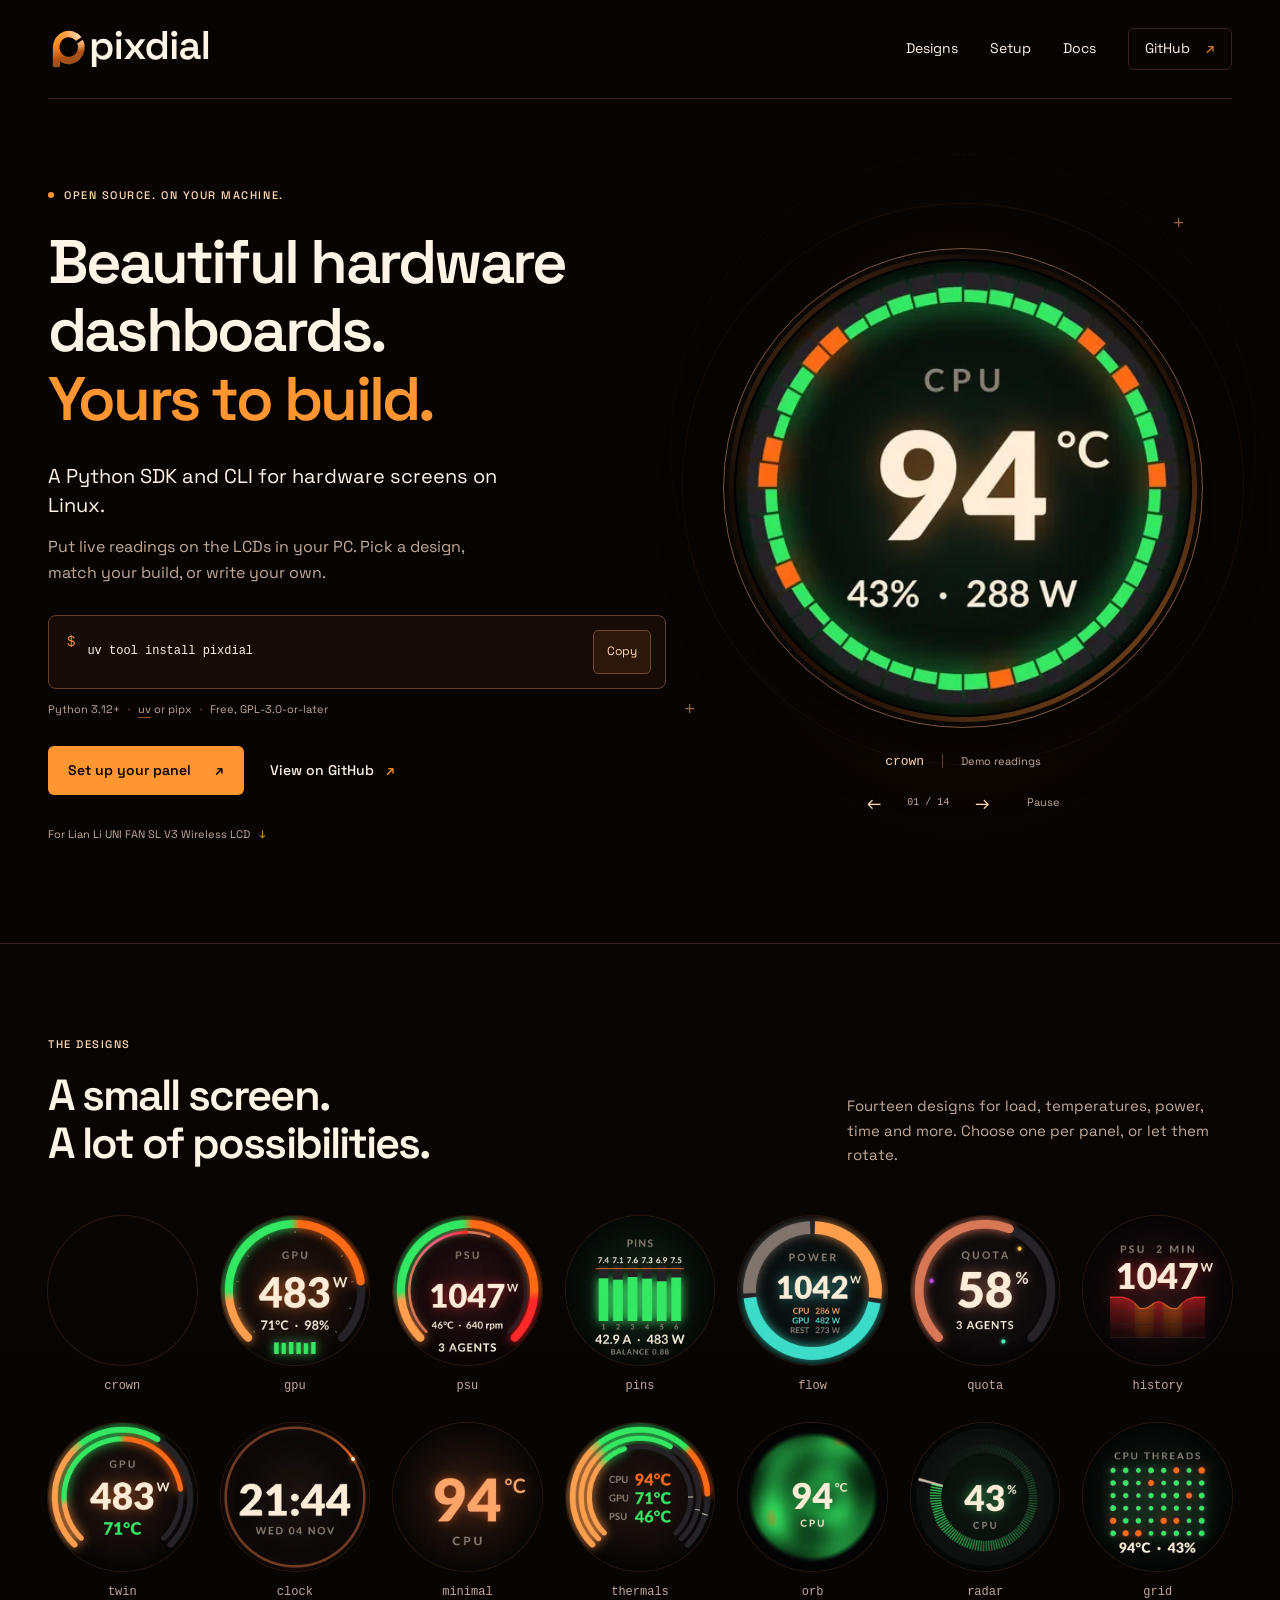
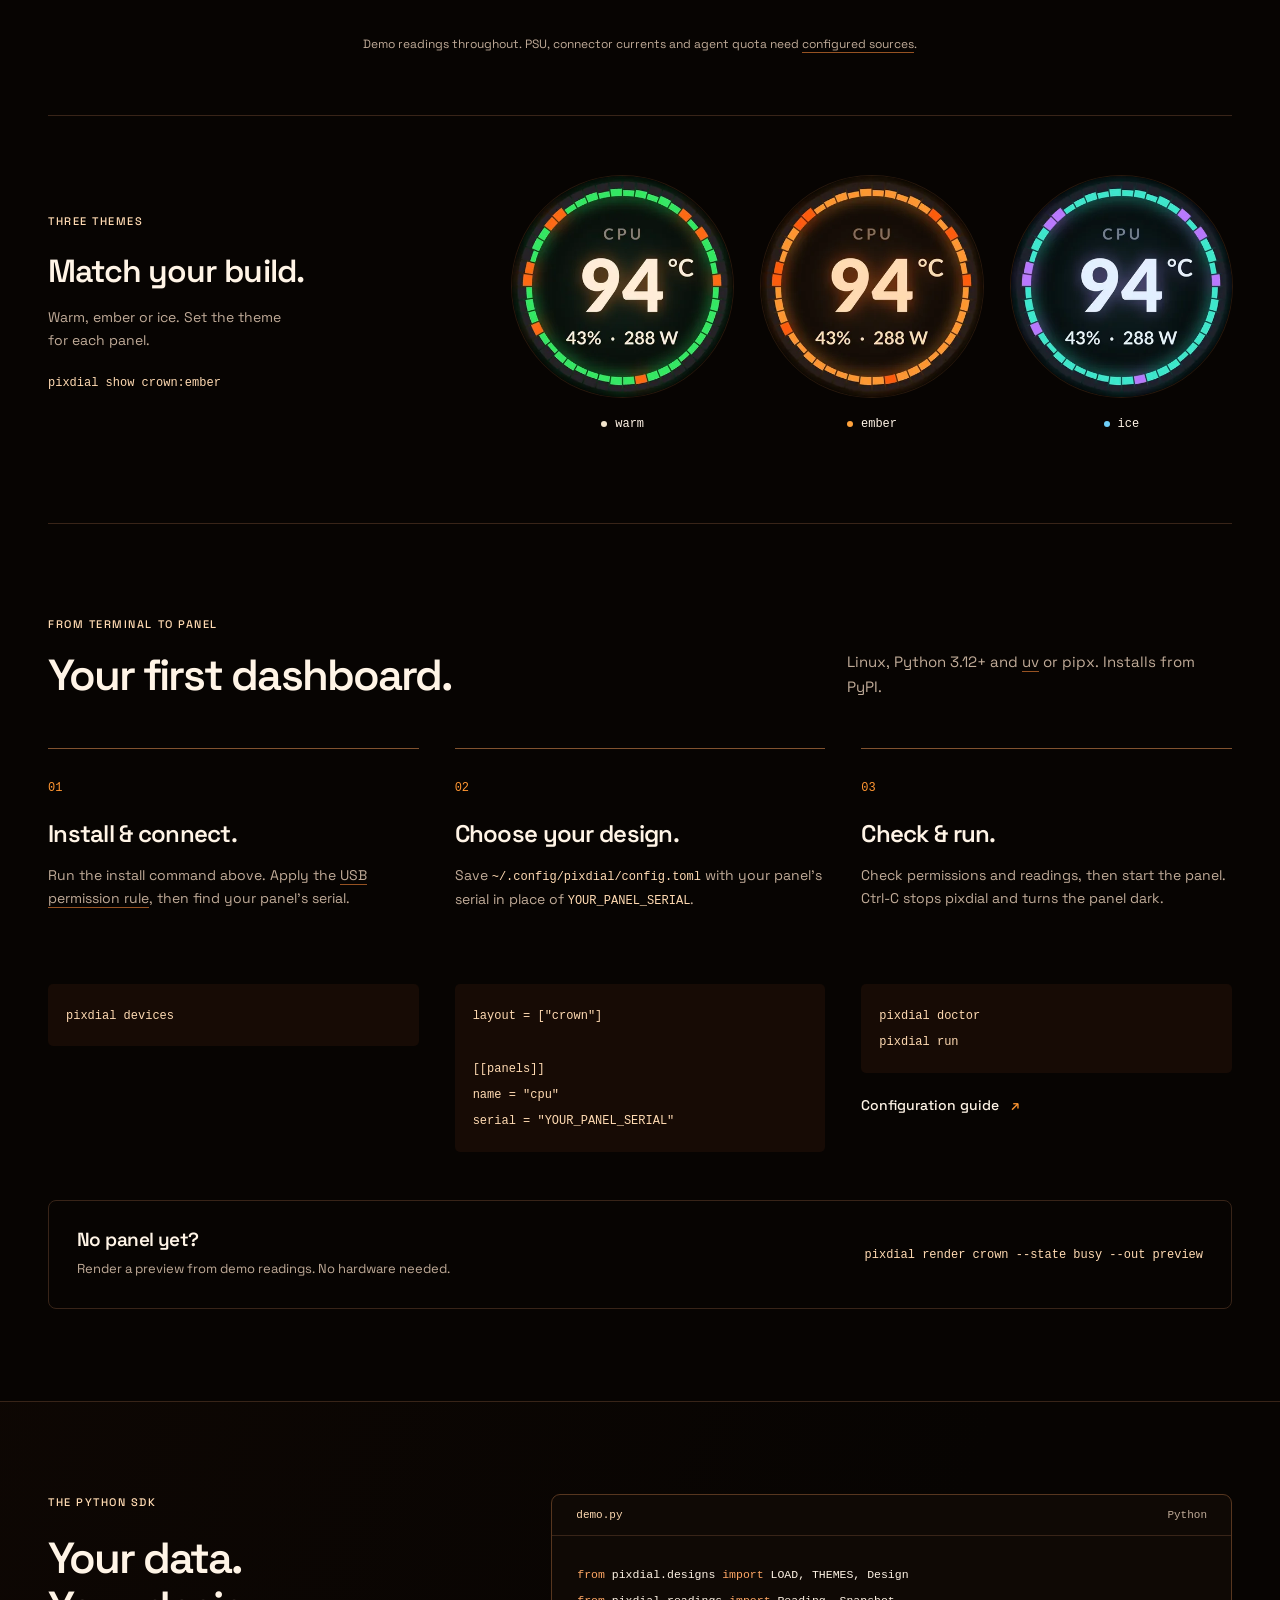
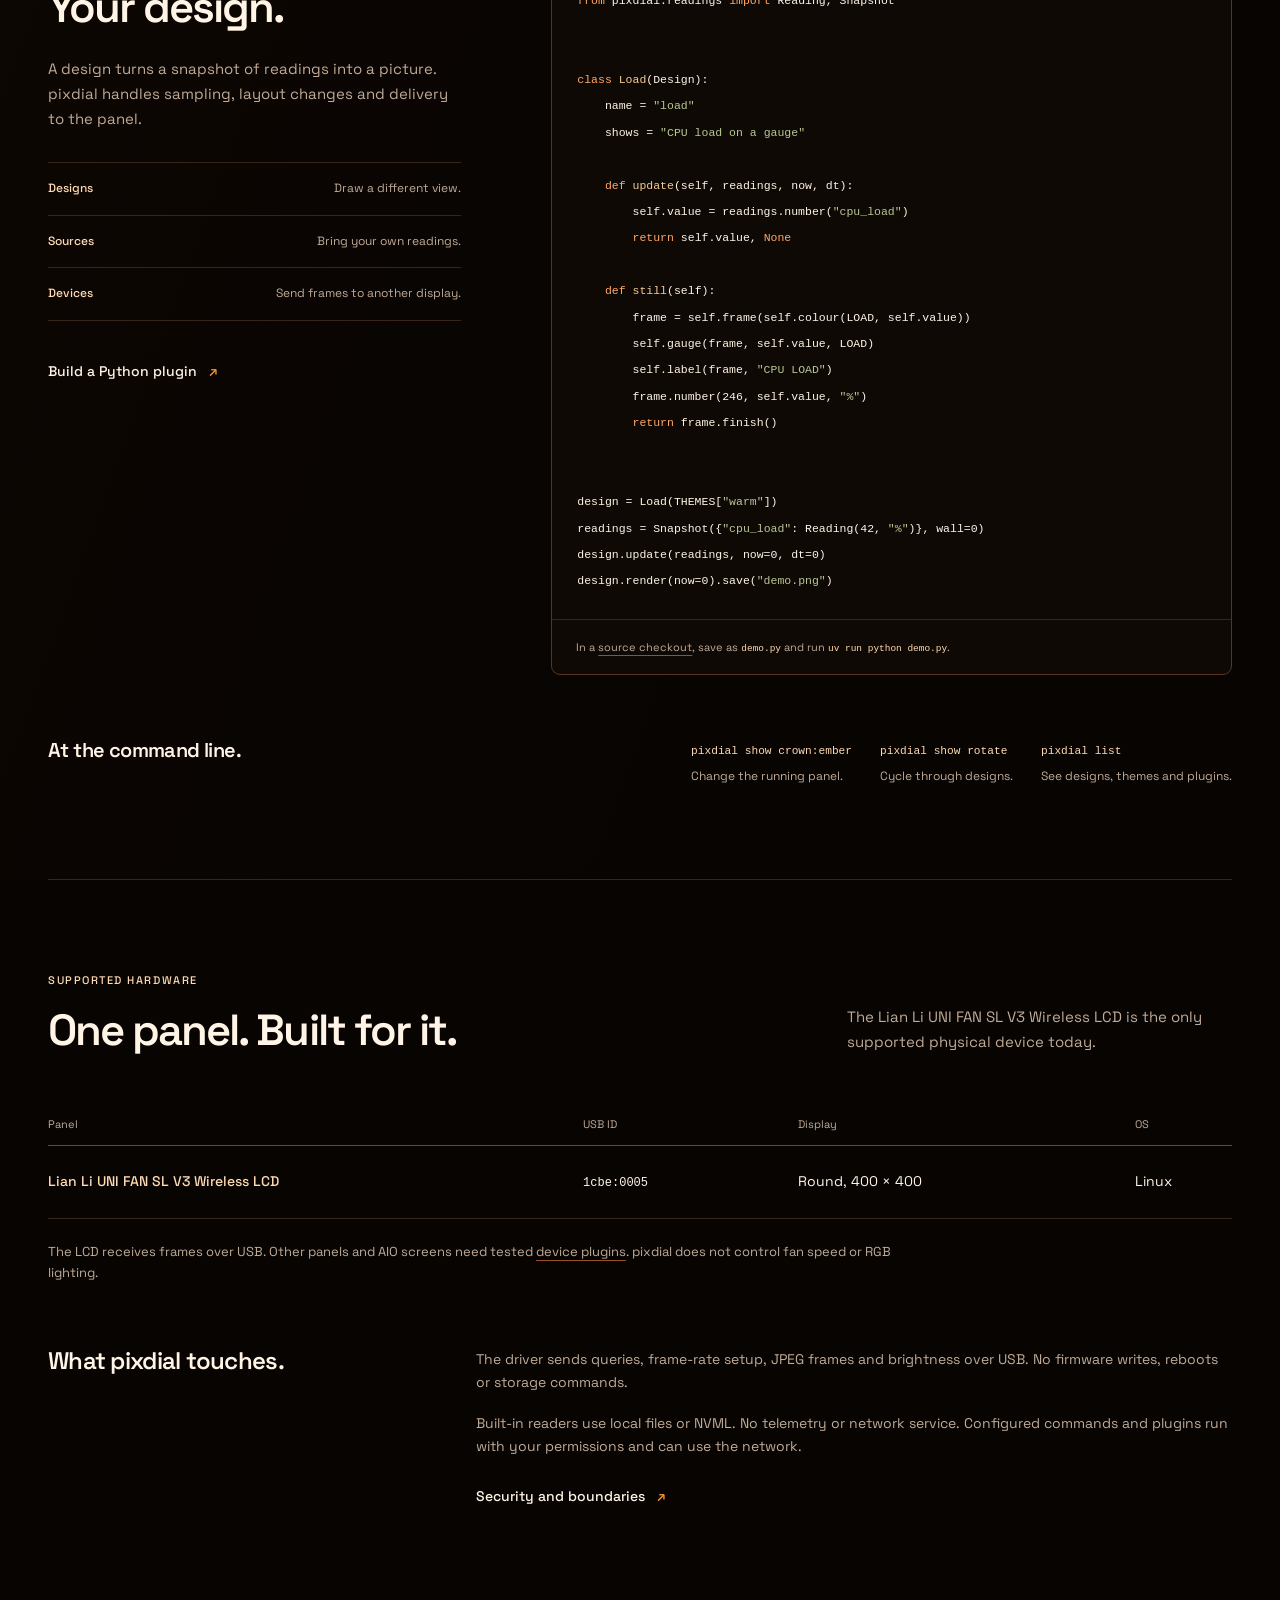
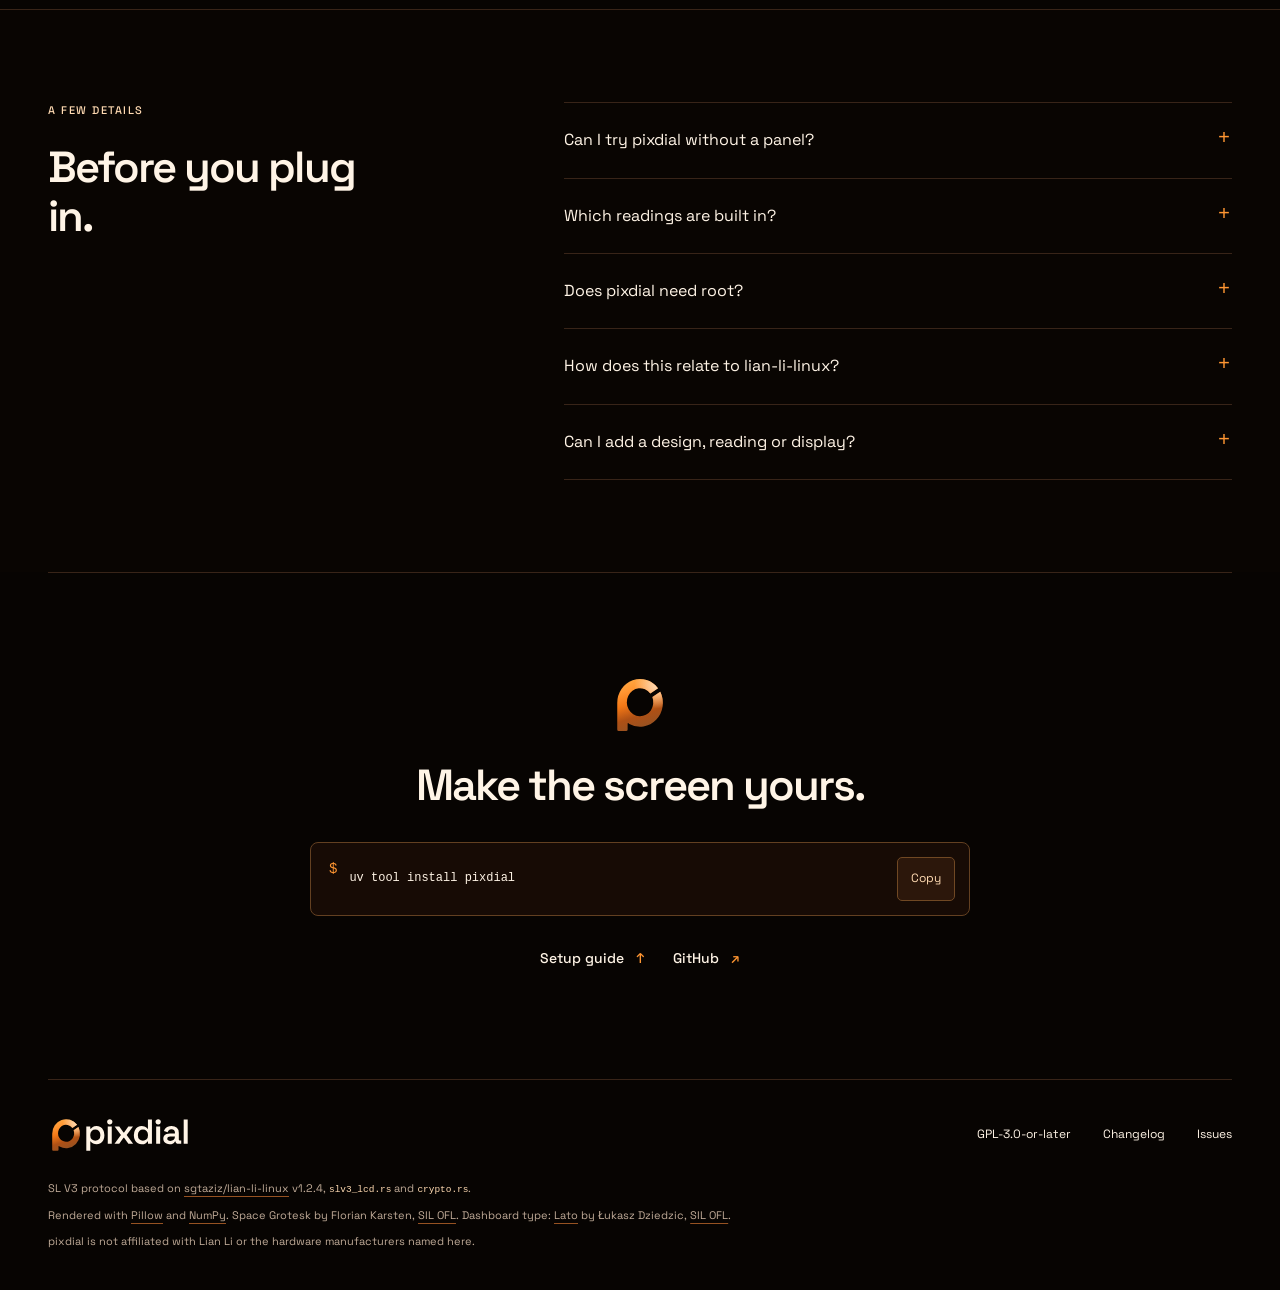
==== commit d6cca537: "Release 0.1.0: install from PyPI; README links work on PyPI" ====
--- a/site/index.html
+++ b/site/index.html
@@ -4,7 +4,7 @@
   <meta charset="utf-8">
   <meta name="viewport" content="width=device-width, initial-scale=1">
   <title>pixdial | Hardware dashboards for Linux, built in Python</title>
-  <meta name="description" content="Put live hardware readings on your PC's LCD panels. Explore 14 designs, three themes and a Python SDK. Install pixdial from Git or preview without hardware.">
+  <meta name="description" content="Put live hardware readings on your PC's LCD panels. Explore 14 designs, three themes and a Python SDK. Install pixdial from PyPI or preview without hardware.">
   <meta name="theme-color" content="#070402">
   <link rel="canonical" href="https://yordilorenzo.github.io/pixdial/">
   <meta property="og:type" content="website">
@@ -37,8 +37,8 @@
       "description": "A Python SDK and CLI for hardware screens on Linux, with 14 built-in designs, three themes and plugins for designs, sources and devices.",
       "applicationCategory": "UtilitiesApplication",
       "operatingSystem": "Linux",
-      "softwareRequirements": "Python 3.12 or newer; Git; uv. Physical panel support: Lian Li UNI FAN SL V3 Wireless LCD, USB 1cbe:0005.",
-      "downloadUrl": "https://github.com/YordiLorenzo/pixdial",
+      "softwareRequirements": "Python 3.12 or newer; uv or pipx. Physical panel support: Lian Li UNI FAN SL V3 Wireless LCD, USB 1cbe:0005.",
+      "downloadUrl": "https://pypi.org/project/pixdial/",
       "license": "https://www.gnu.org/licenses/gpl-3.0.html",
       "isAccessibleForFree": true,
       "offers": {"@type": "Offer", "price": "0", "priceCurrency": "USD"},
@@ -69,10 +69,10 @@
         <p class="hero-description">Put live readings on the LCDs in your PC. Pick a design, match your build, or write your own.</p>
         <div class="install-command">
           <span class="prompt" aria-hidden="true">$</span>
-          <code id="install-command">uv tool install 'git+https://github.com/YordiLorenzo/pixdial.git'</code>
+          <code id="install-command">uv tool install pixdial</code>
           <button class="copy-button" type="button" data-copy="install-command" aria-label="Copy install command" hidden>Copy</button>
         </div>
-        <p class="requirements">Python 3.12+ <span aria-hidden="true">·</span> Git + <a href="https://docs.astral.sh/uv/getting-started/installation/">uv</a> <span aria-hidden="true">·</span> Free, GPL-3.0-or-later</p>
+        <p class="requirements">Python 3.12+ <span aria-hidden="true">·</span> <a href="https://docs.astral.sh/uv/getting-started/installation/">uv</a> or pipx <span aria-hidden="true">·</span> Free, GPL-3.0-or-later</p>
         <div class="hero-links">
           <a class="button button-primary" href="#setup">Set up your panel <span aria-hidden="true">↗</span></a>
           <a class="text-link" href="https://github.com/YordiLorenzo/pixdial">View on GitHub <span aria-hidden="true">↗</span></a>
@@ -142,7 +142,7 @@
     </section>
 
     <section class="section wrap" id="setup" aria-labelledby="setup-title">
-      <div class="section-heading"><div><p class="eyebrow">FROM TERMINAL TO PANEL</p><h2 id="setup-title">Your first dashboard.</h2></div><p>Linux, Python 3.12+, Git and <a href="https://docs.astral.sh/uv/getting-started/installation/">uv</a>. Install from Git; pixdial is not on PyPI yet.</p></div>
+      <div class="section-heading"><div><p class="eyebrow">FROM TERMINAL TO PANEL</p><h2 id="setup-title">Your first dashboard.</h2></div><p>Linux, Python 3.12+ and <a href="https://docs.astral.sh/uv/getting-started/installation/">uv</a> or pipx. Installs from PyPI.</p></div>
       <ol class="setup-grid">
         <li><span class="step-number" aria-hidden="true">01</span><h3>Install &amp; connect.</h3><p>Run the install command above. Apply the <a href="https://github.com/YordiLorenzo/pixdial#quick-start">USB permission rule</a>, then find your panel's serial.</p><pre><code>pixdial devices</code></pre></li>
         <li><span class="step-number" aria-hidden="true">02</span><h3>Choose your design.</h3><p>Save <code>~/.config/pixdial/config.toml</code> with your panel's serial in place of <code>YOUR_PANEL_SERIAL</code>.</p><pre><code>layout = ["crown"]
@@ -207,7 +207,7 @@
     <section class="section final-cta wrap" aria-labelledby="install-title">
       <img src="images/icon.svg" alt="" width="64" height="64" loading="lazy">
       <h2 id="install-title">Make the screen yours.</h2>
-      <div class="install-command"><span class="prompt" aria-hidden="true">$</span><code id="install-command-footer">uv tool install 'git+https://github.com/YordiLorenzo/pixdial.git'</code><button class="copy-button" type="button" data-copy="install-command-footer" aria-label="Copy install command" hidden>Copy</button></div>
+      <div class="install-command"><span class="prompt" aria-hidden="true">$</span><code id="install-command-footer">uv tool install pixdial</code><button class="copy-button" type="button" data-copy="install-command-footer" aria-label="Copy install command" hidden>Copy</button></div>
       <div class="final-links"><a class="text-link" href="#setup">Setup guide <span aria-hidden="true">↑</span></a><a class="text-link" href="https://github.com/YordiLorenzo/pixdial">GitHub <span aria-hidden="true">↗</span></a></div>
     </section>
   </main>
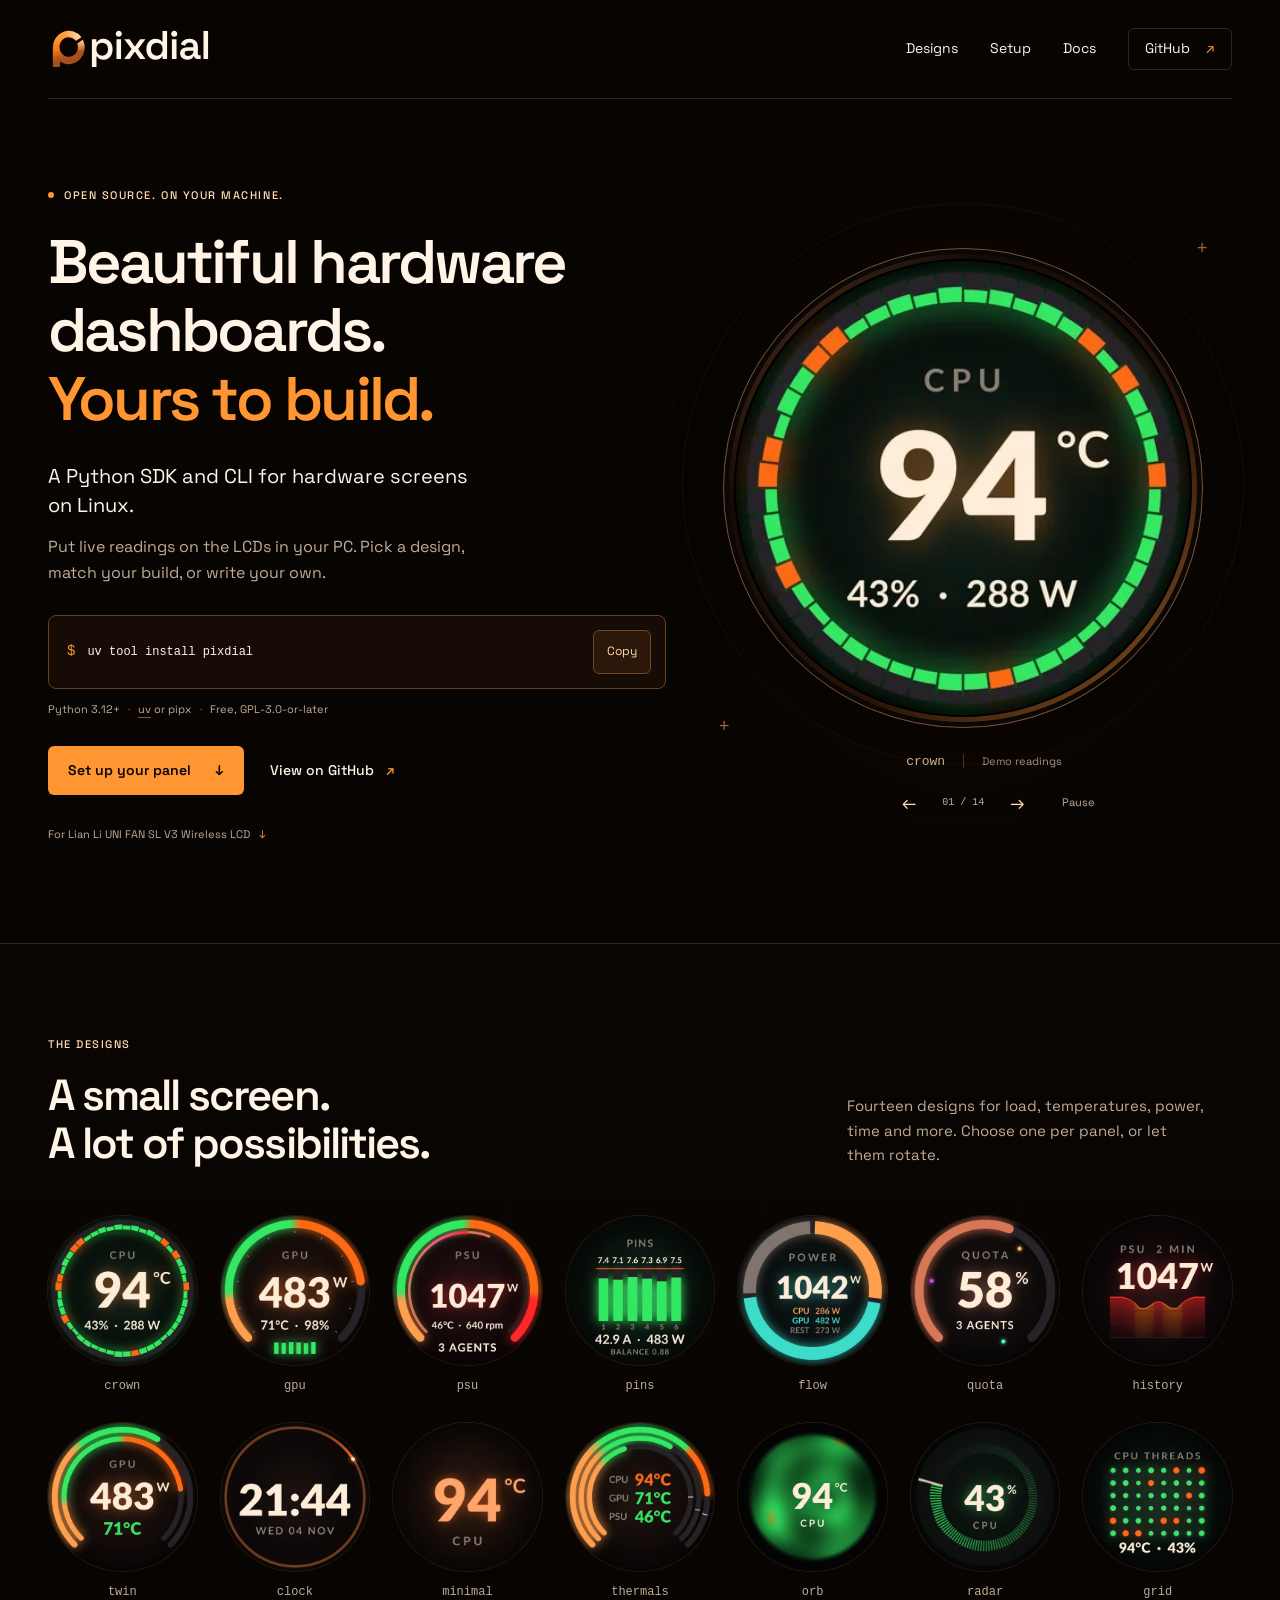
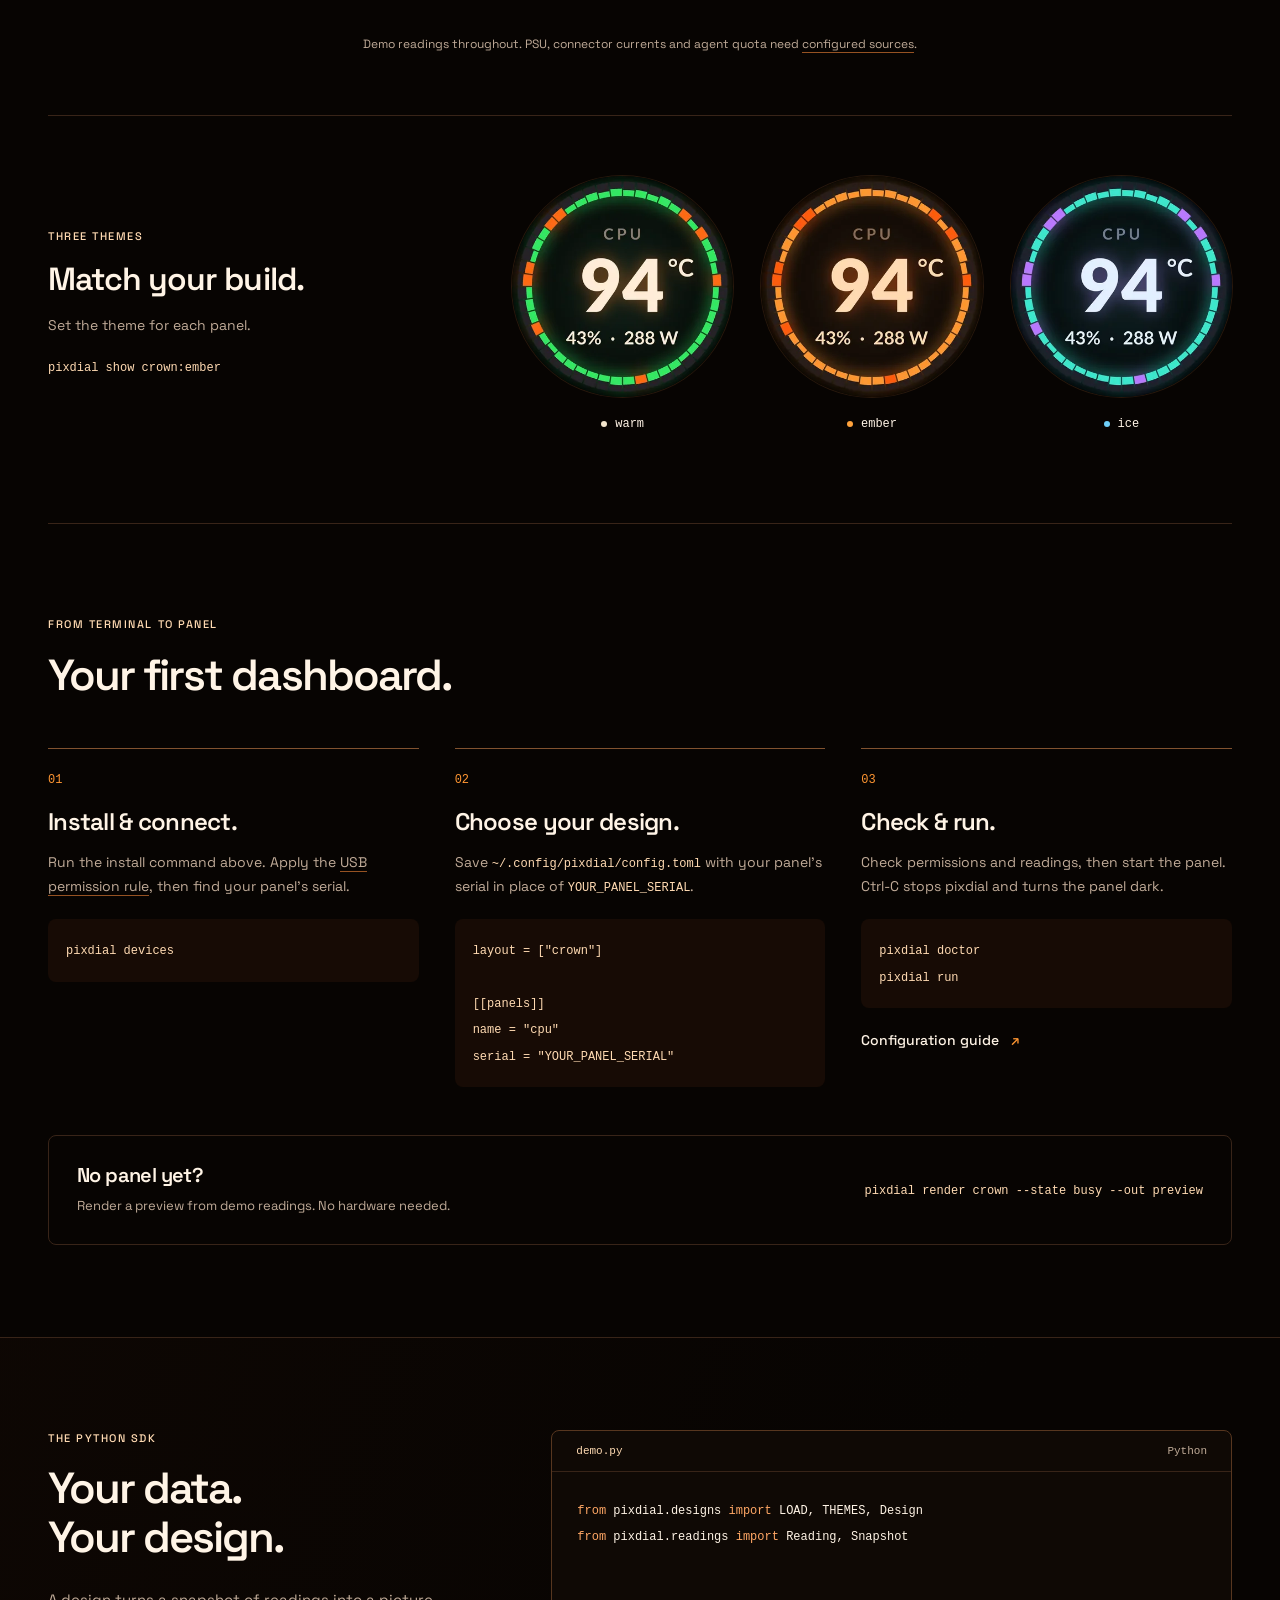
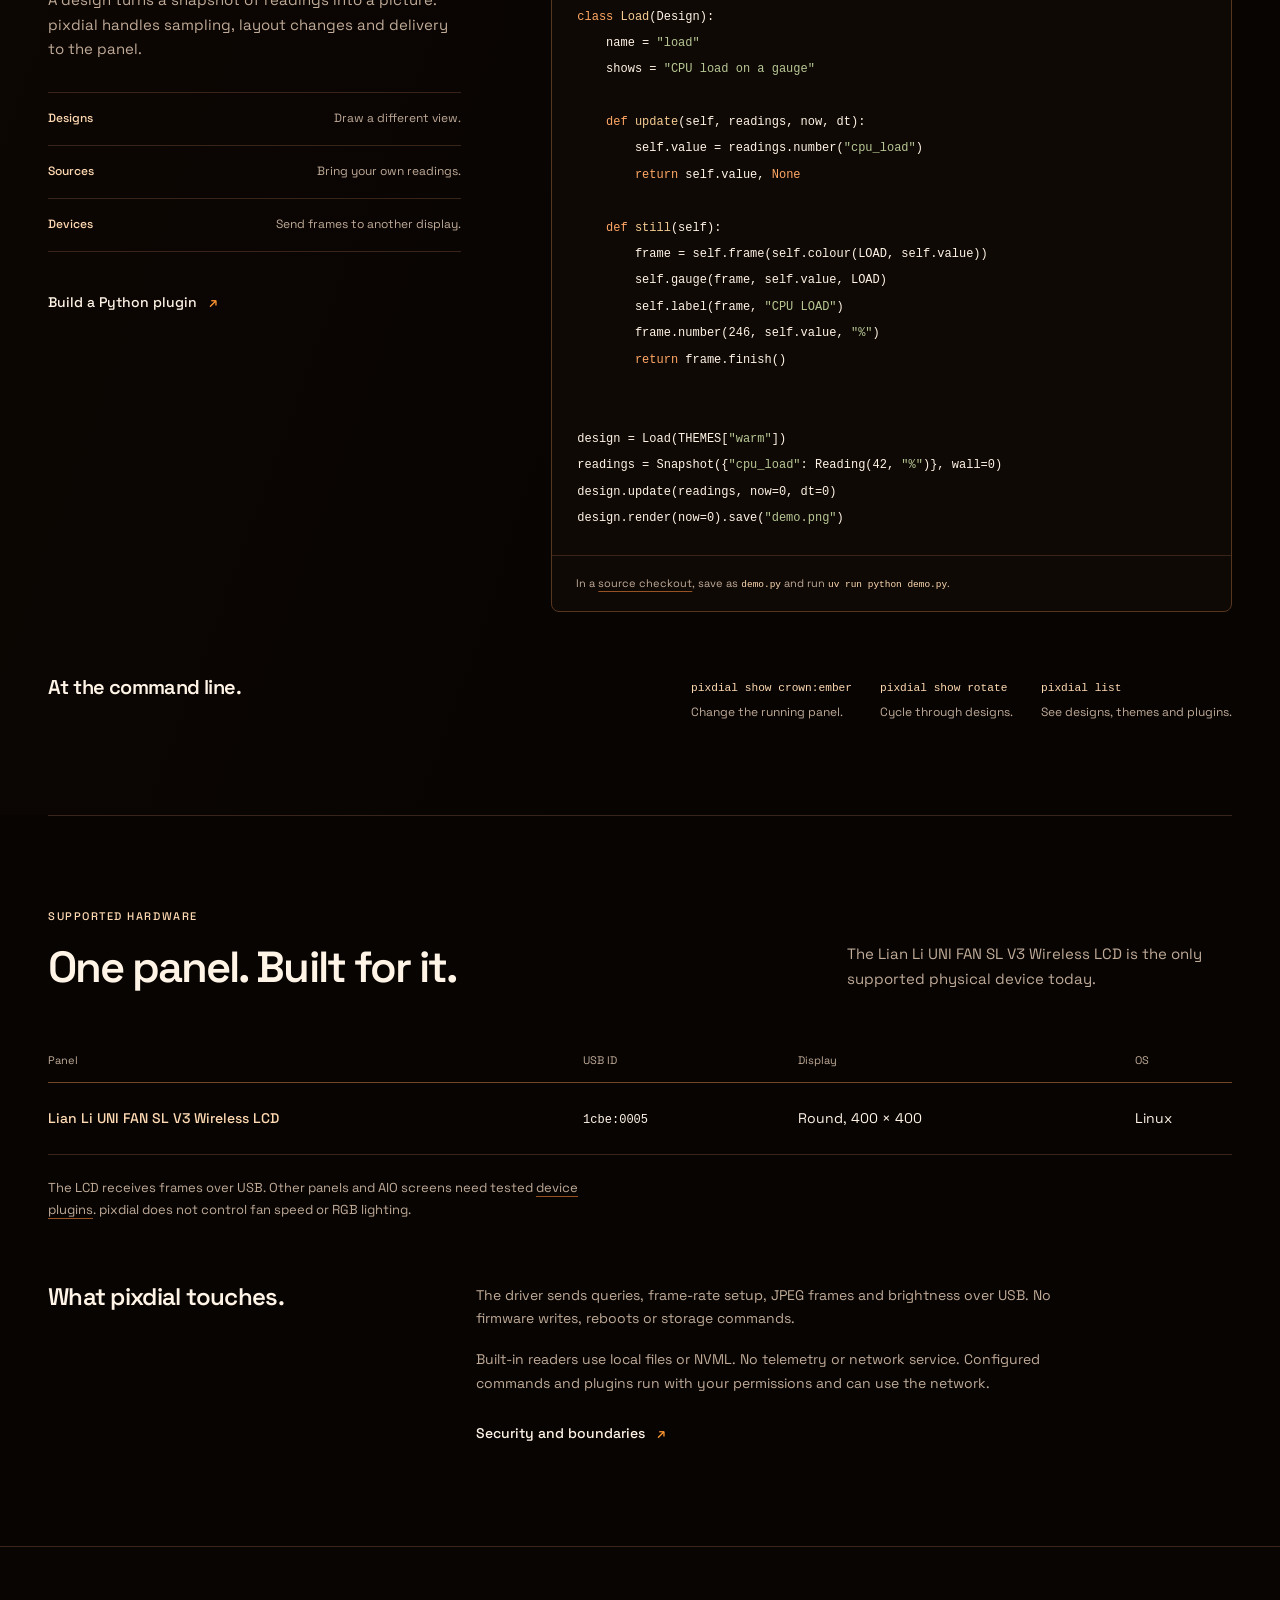
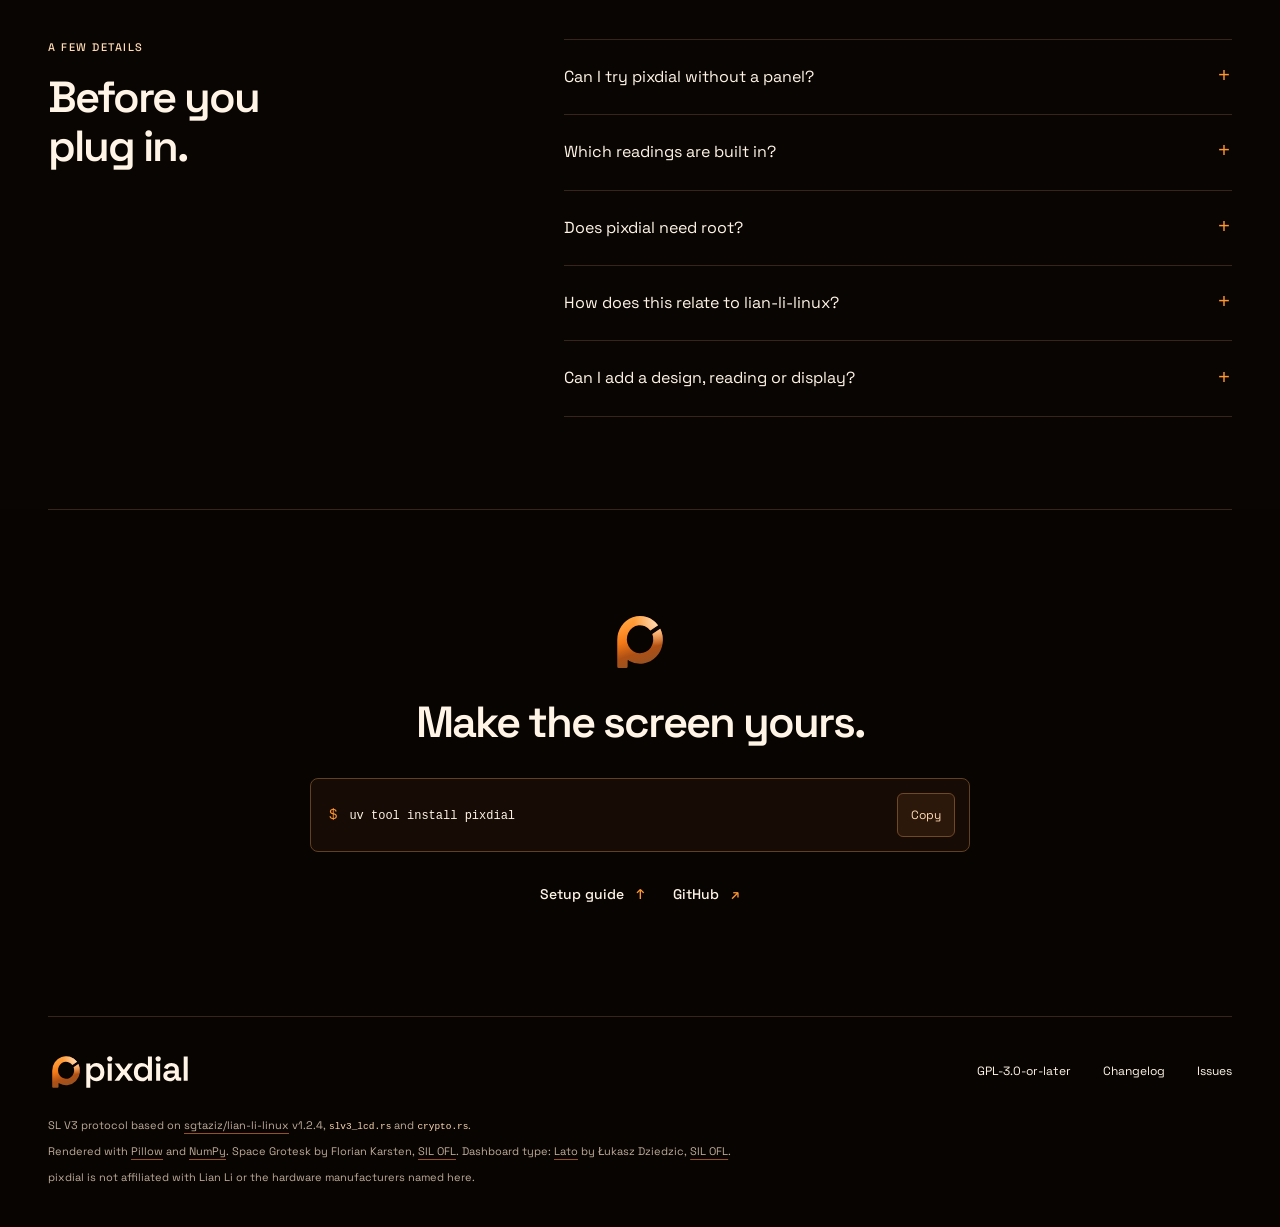
==== commit 54b1b960: "Site: design polish (type rhythm, hero controls, gallery sizes, phone table, FAQ, 404)" ====
--- a/site/index.html
+++ b/site/index.html
@@ -74,7 +74,7 @@
         </div>
         <p class="requirements">Python 3.12+ <span aria-hidden="true">·</span> <a href="https://docs.astral.sh/uv/getting-started/installation/">uv</a> or pipx <span aria-hidden="true">·</span> Free, GPL-3.0-or-later</p>
         <div class="hero-links">
-          <a class="button button-primary" href="#setup">Set up your panel <span aria-hidden="true">↗</span></a>
+          <a class="button button-primary" href="#setup">Set up your panel <span aria-hidden="true">↓</span></a>
           <a class="text-link" href="https://github.com/YordiLorenzo/pixdial">View on GitHub <span aria-hidden="true">↗</span></a>
         </div>
         <a class="compatibility-link" href="#hardware">For Lian Li UNI FAN SL V3 Wireless LCD <span aria-hidden="true">↓</span></a>
@@ -82,14 +82,14 @@
       <div class="hero-visual">
         <div class="orbit orbit-one" aria-hidden="true"></div>
         <div class="orbit orbit-two" aria-hidden="true"></div>
-        <div class="dial-tick tick-top" aria-hidden="true">+</div>
-        <div class="dial-tick tick-bottom" aria-hidden="true">+</div>
         <figure class="panel-preview" aria-label="Built-in designs with demo readings">
           <div class="panel-bezel">
+            <span class="dial-tick tick-top" aria-hidden="true">+</span>
+            <span class="dial-tick tick-bottom" aria-hidden="true">+</span>
             <div class="panel-screen" id="panel-screen">
               <img class="panel-image" src="images/crown-640.webp"
                    srcset="images/crown-400.webp 400w, images/crown-640.webp 640w, images/crown-960.webp 960w, images/crown-1280.webp 1280w, images/crown-1600.webp 1600w"
-                   sizes="(min-width: 1200px) 452px, (min-width: 900px) 370px, (min-width: 600px) 420px, calc(100vw - 84px)"
+                   sizes="(min-width: 1200px) 454px, (min-width: 900px) calc(45.5vw - 64px), (min-width: 600px) 424px, calc(100vw - 82px)"
                    width="1600" height="1600" fetchpriority="high"
                    alt="Crown design showing CPU temperature, per-thread load, total load and package power with demo readings">
             </div>
@@ -114,35 +114,35 @@
           <p>Fourteen designs for load, temperatures, power, time and more. Choose one per panel, or let them rotate.</p>
         </div>
         <div class="design-grid">
-          <figure><img src="images/crown-400.webp" srcset="images/crown-400.webp 400w, images/crown-640.webp 640w" sizes="(min-width: 1200px) 148px, (min-width: 700px) 160px, 42vw" width="400" height="400" loading="lazy" decoding="async" alt="Crown: a CPU temperature reading surrounded by per-thread load bars"><figcaption>crown</figcaption></figure>
-          <figure><img src="images/gpu-400.webp" srcset="images/gpu-400.webp 400w, images/gpu-640.webp 640w" sizes="(min-width: 1200px) 148px, (min-width: 700px) 160px, 42vw" width="400" height="400" loading="lazy" decoding="async" alt="GPU: board power, temperature, utilisation and connector pin readings"><figcaption>gpu</figcaption></figure>
-          <figure><img src="images/psu-400.webp" srcset="images/psu-400.webp 400w, images/psu-640.webp 640w" sizes="(min-width: 1200px) 148px, (min-width: 700px) 160px, 42vw" width="400" height="400" loading="lazy" decoding="async" alt="PSU: power output, temperature, fan speed and agent activity"><figcaption>psu</figcaption></figure>
-          <figure><img src="images/pins-400.webp" srcset="images/pins-400.webp 400w, images/pins-640.webp 640w" sizes="(min-width: 1200px) 148px, (min-width: 700px) 160px, 42vw" width="400" height="400" loading="lazy" decoding="async" alt="Pins: six connector current bars with total current and balance"><figcaption>pins</figcaption></figure>
-          <figure><img src="images/flow-400.webp" srcset="images/flow-400.webp 400w, images/flow-640.webp 640w" sizes="(min-width: 1200px) 148px, (min-width: 700px) 160px, 42vw" width="400" height="400" loading="lazy" decoding="async" alt="Flow: PSU output split into CPU, GPU and remaining system power"><figcaption>flow</figcaption></figure>
-          <figure><img src="images/quota-400.webp" srcset="images/quota-400.webp 400w, images/quota-640.webp 640w" sizes="(min-width: 1200px) 148px, (min-width: 700px) 160px, 42vw" width="400" height="400" loading="lazy" decoding="async" alt="Quota: an agent pool's remaining quota and working sessions"><figcaption>quota</figcaption></figure>
-          <figure><img src="images/history-400.webp" srcset="images/history-400.webp 400w, images/history-640.webp 640w" sizes="(min-width: 1200px) 148px, (min-width: 700px) 160px, 42vw" width="400" height="400" loading="lazy" decoding="async" alt="History: current PSU output above a two-minute power graph"><figcaption>history</figcaption></figure>
-          <figure><img src="images/twin-400.webp" srcset="images/twin-400.webp 400w, images/twin-640.webp 640w" sizes="(min-width: 1200px) 148px, (min-width: 700px) 160px, 42vw" width="400" height="400" loading="lazy" decoding="async" alt="Twin: concentric rings for GPU temperature and power"><figcaption>twin</figcaption></figure>
-          <figure><img src="images/clock-400.webp" srcset="images/clock-400.webp 400w, images/clock-640.webp 640w" sizes="(min-width: 1200px) 148px, (min-width: 700px) 160px, 42vw" width="400" height="400" loading="lazy" decoding="async" alt="Clock: time and date inside a ring showing system load"><figcaption>clock</figcaption></figure>
-          <figure><img src="images/minimal-400.webp" srcset="images/minimal-400.webp 400w, images/minimal-640.webp 640w" sizes="(min-width: 1200px) 148px, (min-width: 700px) 160px, 42vw" width="400" height="400" loading="lazy" decoding="async" alt="Minimal: a large CPU temperature reading"><figcaption>minimal</figcaption></figure>
-          <figure><img src="images/thermals-400.webp" srcset="images/thermals-400.webp 400w, images/thermals-640.webp 640w" sizes="(min-width: 1200px) 148px, (min-width: 700px) 160px, 42vw" width="400" height="400" loading="lazy" decoding="async" alt="Thermals: separate temperature rings for CPU, GPU and PSU"><figcaption>thermals</figcaption></figure>
-          <figure><img src="images/orb-400.webp" srcset="images/orb-400.webp 400w, images/orb-640.webp 640w" sizes="(min-width: 1200px) 148px, (min-width: 700px) 160px, 42vw" width="400" height="400" loading="lazy" decoding="async" alt="Orb: a coloured CPU load orb around a temperature reading"><figcaption>orb</figcaption></figure>
-          <figure><img src="images/radar-400.webp" srcset="images/radar-400.webp 400w, images/radar-640.webp 640w" sizes="(min-width: 1200px) 148px, (min-width: 700px) 160px, 42vw" width="400" height="400" loading="lazy" decoding="async" alt="Radar: CPU load plotted around a twelve-second circular sweep"><figcaption>radar</figcaption></figure>
-          <figure><img src="images/grid-400.webp" srcset="images/grid-400.webp 400w, images/grid-640.webp 640w" sizes="(min-width: 1200px) 148px, (min-width: 700px) 160px, 42vw" width="400" height="400" loading="lazy" decoding="async" alt="Grid: a dot for every CPU thread with temperature and total load"><figcaption>grid</figcaption></figure>
+          <figure><img src="images/crown-400.webp" srcset="images/crown-400.webp 400w, images/crown-640.webp 640w" sizes="(min-width: 1200px) 151px, (min-width: 900px) calc(20vw - 32px), (min-width: 600px) calc(25vw - 37px), calc(50vw - 32px)" width="400" height="400" loading="lazy" decoding="async" alt="Crown: a CPU temperature reading surrounded by per-thread load bars"><figcaption>crown</figcaption></figure>
+          <figure><img src="images/gpu-400.webp" srcset="images/gpu-400.webp 400w, images/gpu-640.webp 640w" sizes="(min-width: 1200px) 151px, (min-width: 900px) calc(20vw - 32px), (min-width: 600px) calc(25vw - 37px), calc(50vw - 32px)" width="400" height="400" loading="lazy" decoding="async" alt="GPU: board power, temperature, utilisation and connector pin readings"><figcaption>gpu</figcaption></figure>
+          <figure><img src="images/psu-400.webp" srcset="images/psu-400.webp 400w, images/psu-640.webp 640w" sizes="(min-width: 1200px) 151px, (min-width: 900px) calc(20vw - 32px), (min-width: 600px) calc(25vw - 37px), calc(50vw - 32px)" width="400" height="400" loading="lazy" decoding="async" alt="PSU: power output, temperature, fan speed and agent activity"><figcaption>psu</figcaption></figure>
+          <figure><img src="images/pins-400.webp" srcset="images/pins-400.webp 400w, images/pins-640.webp 640w" sizes="(min-width: 1200px) 151px, (min-width: 900px) calc(20vw - 32px), (min-width: 600px) calc(25vw - 37px), calc(50vw - 32px)" width="400" height="400" loading="lazy" decoding="async" alt="Pins: six connector current bars with total current and balance"><figcaption>pins</figcaption></figure>
+          <figure><img src="images/flow-400.webp" srcset="images/flow-400.webp 400w, images/flow-640.webp 640w" sizes="(min-width: 1200px) 151px, (min-width: 900px) calc(20vw - 32px), (min-width: 600px) calc(25vw - 37px), calc(50vw - 32px)" width="400" height="400" loading="lazy" decoding="async" alt="Flow: PSU output split into CPU, GPU and remaining system power"><figcaption>flow</figcaption></figure>
+          <figure><img src="images/quota-400.webp" srcset="images/quota-400.webp 400w, images/quota-640.webp 640w" sizes="(min-width: 1200px) 151px, (min-width: 900px) calc(20vw - 32px), (min-width: 600px) calc(25vw - 37px), calc(50vw - 32px)" width="400" height="400" loading="lazy" decoding="async" alt="Quota: an agent pool's remaining quota and working sessions"><figcaption>quota</figcaption></figure>
+          <figure><img src="images/history-400.webp" srcset="images/history-400.webp 400w, images/history-640.webp 640w" sizes="(min-width: 1200px) 151px, (min-width: 900px) calc(20vw - 32px), (min-width: 600px) calc(25vw - 37px), calc(50vw - 32px)" width="400" height="400" loading="lazy" decoding="async" alt="History: current PSU output above a two-minute power graph"><figcaption>history</figcaption></figure>
+          <figure><img src="images/twin-400.webp" srcset="images/twin-400.webp 400w, images/twin-640.webp 640w" sizes="(min-width: 1200px) 151px, (min-width: 900px) calc(20vw - 32px), (min-width: 600px) calc(25vw - 37px), calc(50vw - 32px)" width="400" height="400" loading="lazy" decoding="async" alt="Twin: concentric rings for GPU temperature and power"><figcaption>twin</figcaption></figure>
+          <figure><img src="images/clock-400.webp" srcset="images/clock-400.webp 400w, images/clock-640.webp 640w" sizes="(min-width: 1200px) 151px, (min-width: 900px) calc(20vw - 32px), (min-width: 600px) calc(25vw - 37px), calc(50vw - 32px)" width="400" height="400" loading="lazy" decoding="async" alt="Clock: time and date inside a ring showing system load"><figcaption>clock</figcaption></figure>
+          <figure><img src="images/minimal-400.webp" srcset="images/minimal-400.webp 400w, images/minimal-640.webp 640w" sizes="(min-width: 1200px) 151px, (min-width: 900px) calc(20vw - 32px), (min-width: 600px) calc(25vw - 37px), calc(50vw - 32px)" width="400" height="400" loading="lazy" decoding="async" alt="Minimal: a large CPU temperature reading"><figcaption>minimal</figcaption></figure>
+          <figure><img src="images/thermals-400.webp" srcset="images/thermals-400.webp 400w, images/thermals-640.webp 640w" sizes="(min-width: 1200px) 151px, (min-width: 900px) calc(20vw - 32px), (min-width: 600px) calc(25vw - 37px), calc(50vw - 32px)" width="400" height="400" loading="lazy" decoding="async" alt="Thermals: separate temperature rings for CPU, GPU and PSU"><figcaption>thermals</figcaption></figure>
+          <figure><img src="images/orb-400.webp" srcset="images/orb-400.webp 400w, images/orb-640.webp 640w" sizes="(min-width: 1200px) 151px, (min-width: 900px) calc(20vw - 32px), (min-width: 600px) calc(25vw - 37px), calc(50vw - 32px)" width="400" height="400" loading="lazy" decoding="async" alt="Orb: a coloured CPU load orb around a temperature reading"><figcaption>orb</figcaption></figure>
+          <figure><img src="images/radar-400.webp" srcset="images/radar-400.webp 400w, images/radar-640.webp 640w" sizes="(min-width: 1200px) 151px, (min-width: 900px) calc(20vw - 32px), (min-width: 600px) calc(25vw - 37px), calc(50vw - 32px)" width="400" height="400" loading="lazy" decoding="async" alt="Radar: CPU load plotted around a twelve-second circular sweep"><figcaption>radar</figcaption></figure>
+          <figure><img src="images/grid-400.webp" srcset="images/grid-400.webp 400w, images/grid-640.webp 640w" sizes="(min-width: 1200px) 151px, (min-width: 900px) calc(20vw - 32px), (min-width: 600px) calc(25vw - 37px), calc(50vw - 32px)" width="400" height="400" loading="lazy" decoding="async" alt="Grid: a dot for every CPU thread with temperature and total load"><figcaption>grid</figcaption></figure>
         </div>
         <p class="gallery-note">Demo readings throughout. PSU, connector currents and agent quota need <a href="https://github.com/YordiLorenzo/pixdial/blob/main/docs/config.md#sources">configured sources</a>.</p>
         <div class="themes-row">
-          <div class="themes-copy"><p class="eyebrow">THREE THEMES</p><h3>Match your build.</h3><p>Warm, ember or ice. Set the theme for each panel.</p><code>pixdial show crown:ember</code></div>
+          <div class="themes-copy"><p class="eyebrow">THREE THEMES</p><h3>Match your build.</h3><p>Set the theme for each panel.</p><code>pixdial show crown:ember</code></div>
           <div class="theme-grid">
-            <figure><img src="images/crown-400.webp" srcset="images/crown-400.webp 400w, images/crown-640.webp 640w, images/crown-960.webp 960w, images/crown-1280.webp 1280w" sizes="(min-width: 900px) 200px, 27vw" width="1600" height="1600" loading="lazy" decoding="async" alt="Crown in warm, with cream text and green and orange thread bars"><figcaption><span class="swatch swatch-warm" aria-hidden="true"></span>warm</figcaption></figure>
-            <figure><img src="images/crown-ember-400.webp" srcset="images/crown-ember-400.webp 400w, images/crown-ember-640.webp 640w, images/crown-ember-960.webp 960w, images/crown-ember-1280.webp 1280w" sizes="(min-width: 900px) 200px, 27vw" width="1600" height="1600" loading="lazy" decoding="async" alt="Crown in ember, with warm orange and amber accents"><figcaption><span class="swatch swatch-ember" aria-hidden="true"></span>ember</figcaption></figure>
-            <figure><img src="images/crown-ice-400.webp" srcset="images/crown-ice-400.webp 400w, images/crown-ice-640.webp 640w, images/crown-ice-960.webp 960w, images/crown-ice-1280.webp 1280w" sizes="(min-width: 900px) 200px, 27vw" width="1600" height="1600" loading="lazy" decoding="async" alt="Crown in ice, with cool blue and cyan accents"><figcaption><span class="swatch swatch-ice" aria-hidden="true"></span>ice</figcaption></figure>
+            <figure><img src="images/crown-400.webp" srcset="images/crown-400.webp 400w, images/crown-640.webp 640w, images/crown-960.webp 960w, images/crown-1280.webp 1280w" sizes="(min-width: 1200px) 225px, (min-width: 900px) calc(21.4vw - 40px), (min-width: 600px) 198px, calc(33.3vw - 23px)" width="1600" height="1600" loading="lazy" decoding="async" alt="Crown in warm, with cream text and green and orange thread bars"><figcaption><span class="swatch swatch-warm" aria-hidden="true"></span>warm</figcaption></figure>
+            <figure><img src="images/crown-ember-400.webp" srcset="images/crown-ember-400.webp 400w, images/crown-ember-640.webp 640w, images/crown-ember-960.webp 960w, images/crown-ember-1280.webp 1280w" sizes="(min-width: 1200px) 225px, (min-width: 900px) calc(21.4vw - 40px), (min-width: 600px) 198px, calc(33.3vw - 23px)" width="1600" height="1600" loading="lazy" decoding="async" alt="Crown in ember, with warm orange and amber accents"><figcaption><span class="swatch swatch-ember" aria-hidden="true"></span>ember</figcaption></figure>
+            <figure><img src="images/crown-ice-400.webp" srcset="images/crown-ice-400.webp 400w, images/crown-ice-640.webp 640w, images/crown-ice-960.webp 960w, images/crown-ice-1280.webp 1280w" sizes="(min-width: 1200px) 225px, (min-width: 900px) calc(21.4vw - 40px), (min-width: 600px) 198px, calc(33.3vw - 23px)" width="1600" height="1600" loading="lazy" decoding="async" alt="Crown in ice, with cool blue and cyan accents"><figcaption><span class="swatch swatch-ice" aria-hidden="true"></span>ice</figcaption></figure>
           </div>
         </div>
       </div>
     </section>
 
     <section class="section wrap" id="setup" aria-labelledby="setup-title">
-      <div class="section-heading"><div><p class="eyebrow">FROM TERMINAL TO PANEL</p><h2 id="setup-title">Your first dashboard.</h2></div><p>Linux, Python 3.12+ and <a href="https://docs.astral.sh/uv/getting-started/installation/">uv</a> or pipx. Installs from PyPI.</p></div>
+      <div class="section-heading"><div><p class="eyebrow">FROM TERMINAL TO PANEL</p><h2 id="setup-title">Your first dashboard.</h2></div></div>
       <ol class="setup-grid">
         <li><span class="step-number" aria-hidden="true">01</span><h3>Install &amp; connect.</h3><p>Run the install command above. Apply the <a href="https://github.com/YordiLorenzo/pixdial#quick-start">USB permission rule</a>, then find your panel's serial.</p><pre><code>pixdial devices</code></pre></li>
         <li><span class="step-number" aria-hidden="true">02</span><h3>Choose your design.</h3><p>Save <code>~/.config/pixdial/config.toml</code> with your panel's serial in place of <code>YOUR_PANEL_SERIAL</code>.</p><pre><code>layout = ["crown"]
@@ -150,8 +150,8 @@
 [[panels]]
 name = "cpu"
 serial = "YOUR_PANEL_SERIAL"</code></pre></li>
-        <li><span class="step-number" aria-hidden="true">03</span><h3>Check &amp; run.</h3><p>Check permissions and readings, then start the panel. Ctrl-C stops pixdial and turns the panel dark.</p><pre><code>pixdial doctor
-pixdial run</code></pre><a class="text-link" href="https://github.com/YordiLorenzo/pixdial/blob/main/docs/config.md">Configuration guide <span aria-hidden="true">↗</span></a></li>
+        <li><span class="step-number" aria-hidden="true">03</span><h3>Check &amp; run.</h3><p>Check permissions and readings, then start the panel. Ctrl-C stops pixdial and turns the panel dark.</p><div><pre><code>pixdial doctor
+pixdial run</code></pre><a class="text-link" href="https://github.com/YordiLorenzo/pixdial/blob/main/docs/config.md">Configuration guide <span aria-hidden="true">↗</span></a></div></li>
       </ol>
       <div class="preview-callout"><div><h3>No panel yet?</h3><p>Render a preview from demo readings. No hardware needed.</p></div><pre><code>pixdial render crown --state busy --out preview</code></pre></div>
     </section>
@@ -189,7 +189,7 @@
 
     <section class="section wrap" id="hardware" aria-labelledby="hardware-title">
       <div class="section-heading"><div><p class="eyebrow">SUPPORTED HARDWARE</p><h2 id="hardware-title">One panel. Built for it.</h2></div><p>The Lian Li UNI FAN SL V3 Wireless LCD is the only supported physical device today.</p></div>
-      <div class="hardware-table"><table><thead><tr><th scope="col">Panel</th><th scope="col">USB ID</th><th scope="col">Display</th><th scope="col">OS</th></tr></thead><tbody><tr><th scope="row">Lian Li UNI FAN SL V3 Wireless LCD</th><td><code>1cbe:0005</code></td><td>Round, 400 × 400</td><td>Linux</td></tr></tbody></table></div>
+      <div class="hardware-table"><table><thead><tr><th scope="col">Panel</th><th scope="col">USB ID</th><th scope="col">Display</th><th scope="col">OS</th></tr></thead><tbody><tr><th scope="row">Lian Li UNI FAN SL V3 Wireless LCD</th><td data-label="USB ID"><code>1cbe:0005</code></td><td data-label="Display">Round, 400 × 400</td><td data-label="OS">Linux</td></tr></tbody></table></div>
       <p class="hardware-note">The LCD receives frames over USB. Other panels and AIO screens need tested <a href="https://github.com/YordiLorenzo/pixdial/blob/main/docs/plugins.md#devices">device plugins</a>. pixdial does not control fan speed or RGB lighting.</p>
       <div class="boundaries"><h3>What pixdial touches.</h3><div><p>The driver sends queries, frame-rate setup, JPEG frames and brightness over USB. No firmware writes, reboots or storage commands.</p><p>Built-in readers use local files or NVML. No telemetry or network service. Configured commands and plugins run with your permissions and can use the network.</p><a class="text-link" href="https://github.com/YordiLorenzo/pixdial/blob/main/SECURITY.md">Security and boundaries <span aria-hidden="true">↗</span></a></div></div>
     </section>
@@ -215,7 +215,7 @@
   <footer class="site-footer wrap">
     <div class="footer-top"><a class="brand" href="./" aria-label="pixdial home"><img src="images/logo.svg" alt="pixdial" width="144" height="40" loading="lazy"></a><nav aria-label="Footer navigation"><a href="https://github.com/YordiLorenzo/pixdial/blob/main/LICENSE">GPL-3.0-or-later</a><a href="https://github.com/YordiLorenzo/pixdial/blob/main/CHANGELOG.md">Changelog</a><a href="https://github.com/YordiLorenzo/pixdial/issues">Issues</a></nav></div>
     <p>SL V3 protocol based on <a href="https://github.com/sgtaziz/lian-li-linux">sgtaziz/lian-li-linux</a> v1.2.4, <code>slv3_lcd.rs</code> and <code>crypto.rs</code>.</p>
-    <p>Rendered with <a href="https://python-pillow.org/">Pillow</a> and <a href="https://numpy.org/">NumPy</a>. Space Grotesk by Florian Karsten, <a href="fonts/OFL.txt">SIL OFL</a>. Dashboard type: <a href="https://www.latofonts.com/">Lato</a> by Łukasz Dziedzic, <a href="https://github.com/YordiLorenzo/pixdial/blob/main/src/pixdial/fonts/LICENSE-Lato.txt">SIL OFL</a>.</p>
+    <p>Rendered with <a href="https://python-pillow.org/">Pillow</a> and <a href="https://numpy.org/">NumPy</a>. Space Grotesk by Florian Karsten, <a href="fonts/OFL.txt">SIL&nbsp;OFL</a>. Dashboard type: <a href="https://www.latofonts.com/">Lato</a> by Łukasz Dziedzic, <a href="https://github.com/YordiLorenzo/pixdial/blob/main/src/pixdial/fonts/LICENSE-Lato.txt">SIL&nbsp;OFL</a>.</p>
     <p>pixdial is not affiliated with Lian Li or the hardware manufacturers named here.</p>
   </footer>
   <p class="sr-only" role="status" id="copy-status" aria-live="polite"></p>
--- a/site/style.css
+++ b/site/style.css
@@ -28,20 +28,20 @@
 a { color: inherit; text-underline-offset: 4px; text-decoration-color: var(--copper); }
 a:hover { color: var(--peach); text-decoration-color: var(--amber); }
 button { font: inherit; cursor: pointer; }
-button:disabled { cursor: default; }
 :focus-visible { outline: 2px solid var(--amber); outline-offset: 5px; border-radius: 3px; }
 [hidden] { display: none !important; }
 img { display: block; max-width: 100%; height: auto; }
 figure, p, h1, h2, h3, pre, dl, dd { margin: 0; }
-h1, h2, h3 { font-weight: 600; line-height: 1.12; letter-spacing: -.045em; }
+h1, h2, h3 { font-weight: 600; line-height: 1.12; letter-spacing: -.045em; text-wrap: balance; }
 h1 { font-size: clamp(44px, 4.8vw, 70px); }
 h2 { font-size: clamp(34px, 3.4vw, 48px); }
 h3 { font-size: 24px; letter-spacing: -.03em; }
+p, dd, summary { text-wrap: pretty; }
 code, pre { font-family: var(--mono); }
 code { font-size: .86em; }
 p code { overflow-wrap: anywhere; color: var(--peach); }
 pre { overflow-x: auto; }
-pre code { font-size: 13px; line-height: 1.8; }
+pre code { font-size: 12px; line-height: 1.8; }
 .wrap { width: min(1200px, calc(100% - 96px)); margin-inline: auto; }
 .sr-only { position: absolute; width: 1px; height: 1px; padding: 0; margin: -1px; overflow: hidden; clip-path: inset(50%); white-space: nowrap; border: 0; }
 .skip-link { position: fixed; top: -100px; left: 20px; z-index: 10; background: var(--cream); color: var(--night); padding: 12px 20px; }
@@ -52,17 +52,18 @@
 .site-header nav a, .footer-top nav a { padding-block: 10px; text-decoration: none; }
 .site-header .nav-github { padding: 8px 16px; border: 1px solid var(--line); border-radius: 6px; }
 .nav-github span { margin-left: 12px; color: var(--amber); }
-.eyebrow { display: flex; align-items: center; gap: 10px; margin-bottom: 24px; color: var(--peach); font-size: 11px; font-weight: 500; line-height: 1.5; letter-spacing: .14em; }
+.eyebrow { display: flex; align-items: center; gap: 10px; margin-bottom: 18px; color: var(--peach); font-size: 11px; font-weight: 500; line-height: 1.5; letter-spacing: .14em; }
 .status-dot { width: 6px; height: 6px; border-radius: 50%; background: var(--amber); }
 .hero { display: grid; grid-template-columns: 1.15fr 1fr; gap: 28px; align-items: center; padding-block: 88px 96px; }
 .hero-copy { position: relative; z-index: 1; min-width: 0; }
+.hero .eyebrow { margin-bottom: 24px; }
 .hero h1 span { color: var(--amber); }
 .hero-category { max-width: 480px; font-size: 20px; line-height: 1.45; margin-top: 28px; }
 .hero-description { color: var(--muted); max-width: 440px; margin-top: 14px; font-size: 16px; }
-.install-command { display: flex; align-items: center; gap: 12px; padding: 14px 14px 14px 18px; border: 1px solid #634021; background: var(--espresso); border-radius: 8px; margin-top: 28px; }
+.install-command { display: flex; align-items: baseline; gap: 12px; padding: 14px 14px 14px 18px; border: 1px solid #634021; background: var(--espresso); border-radius: 8px; margin-top: 28px; }
 .install-command code { flex: 1; min-width: 0; color: var(--cream); font-size: 12px; overflow-wrap: anywhere; line-height: 1.8; }
-.prompt { color: var(--amber); font: 14px var(--mono); align-self: flex-start; padding-top: 4px; }
-.copy-button { color: var(--peach); border: 1px solid #704823; border-radius: 5px; background: #2c170b; padding: 8px 10px; min-height: 44px; min-width: 58px; font-size: 12px; }
+.prompt { color: var(--amber); font: 14px/1.8 var(--mono); }
+.copy-button { color: var(--peach); border: 1px solid #704823; border-radius: 6px; background: #2c170b; padding: 8px 10px; min-height: 44px; min-width: 58px; font-size: 12px; }
 .copy-button:hover { background: #3b210e; }
 .requirements { margin-top: 11px; font-size: 11px; color: var(--muted); }
 .requirements span { margin-inline: 5px; color: var(--copper); }
@@ -79,29 +80,32 @@
 .orbit { position: absolute; z-index: -1; border: 1px solid #82451226; border-radius: 50%; aspect-ratio: 1; pointer-events: none; }
 .orbit-one { width: calc(100% + 24px); left: -12px; top: -1%; }
 .orbit-two { width: calc(100% + 48px); left: -24px; top: -9%; border-style: dashed; border-color: #8245121c; }
-.dial-tick { position: absolute; color: #9d643d; font: 18px var(--mono); }
-.tick-top { top: 4px; right: 48px; }
-.tick-bottom { bottom: 105px; left: -10px; }
+.dial-tick { position: absolute; color: #9d643d; font: 18px/1 var(--mono); }
+.tick-top { top: 0; right: 0; translate: 50% -50%; }
+.tick-bottom { bottom: 0; left: 0; translate: -50% 50%; }
 .panel-preview { position: relative; max-width: 480px; margin-inline: auto; }
-.panel-bezel { padding: 12px; border: 1px solid #745039; border-radius: 50%; background: linear-gradient(135deg, #63391b, #130b07 27%, #281407 63%, #925825); box-shadow: 0 24px 55px #0009, inset 0 0 0 5px #0b0704; }
+.panel-bezel { position: relative; padding: 12px; border: 1px solid #745039; border-radius: 50%; background: linear-gradient(135deg, #63391b, #130b07 27%, #281407 63%, #925825); box-shadow: 0 24px 55px #0009, inset 0 0 0 5px #0b0704; }
 .panel-screen { position: relative; overflow: hidden; isolation: isolate; border-radius: 50%; aspect-ratio: 1; background: #080708; box-shadow: 0 0 0 2px #000; }
 .panel-image { display: block; width: 100%; height: 100%; object-fit: cover; border-radius: 50%; }
 .panel-image.incoming { position: absolute; inset: 0; opacity: 0; transition: opacity 650ms ease; }
 .panel-image.incoming.visible { opacity: 1; }
-.preview-caption { display: flex; align-items: center; justify-content: center; gap: 18px; margin-top: 26px; font: 13px var(--mono); color: var(--peach); }
-.demo-label { color: var(--muted); font: 11px var(--display); border-left: 1px solid #654026; padding-left: 18px; }
-.preview-controls { display: flex; justify-content: center; align-items: center; gap: 8px; margin-top: 12px; }
+.preview-caption { display: grid; grid-template-columns: 1fr 1fr; align-items: center; margin-top: 26px; font: 13px var(--mono); color: var(--peach); }
+#design-name { justify-self: end; padding-right: 18px; }
+.demo-label { justify-self: start; color: var(--muted); font: 11px var(--display); border-left: 1px solid #654026; padding-left: 18px; }
+.preview-controls { display: grid; grid-template-columns: 1fr auto auto auto 1fr; align-items: center; gap: 8px; margin-top: 12px; }
+.preview-controls[hidden] { display: grid !important; visibility: hidden; }
+.preview-controls > :first-child { grid-column: 2; }
 .preview-controls button { width: 44px; height: 44px; color: var(--peach); background: none; border: 1px solid transparent; border-radius: 50%; font-size: 18px; }
 .preview-controls button:hover { border-color: var(--line); background: var(--espresso); }
-.preview-controls .pause-button { width: 62px; font-size: 11px; border-radius: 5px; color: var(--muted); }
-.preview-controls button:disabled { opacity: .6; }
+.preview-controls .pause-button { justify-self: start; width: 62px; font-size: 11px; border-radius: 6px; color: var(--muted); }
+.preview-controls button:focus-visible { outline-offset: 2px; }
 .design-count { color: var(--muted); font: 10px var(--mono); min-width: 48px; text-align: center; }
 .section { padding-block: 92px; border-top: 1px solid var(--line); }
 .section-heading { display: flex; align-items: flex-end; justify-content: space-between; gap: 60px; margin-bottom: 48px; }
-.section-heading .eyebrow { margin-bottom: 18px; }
 .section-heading > p { color: var(--muted); max-width: 385px; font-size: 15px; }
 .designs-section { background: linear-gradient(180deg, #170b0533, transparent 55%); }
-.design-grid { display: grid; grid-template-columns: repeat(7, minmax(0, 1fr)); gap: 30px 24px; }
+.design-grid { --cols: 7; --gap-x: 24px; display: flex; flex-wrap: wrap; justify-content: center; gap: 30px var(--gap-x); }
+.design-grid figure { width: calc((100% - (var(--cols) - 1) * var(--gap-x)) / var(--cols)); }
 .design-grid img, .theme-grid img { width: 100%; border-radius: 50%; box-shadow: 0 0 0 1px #57351d66; }
 .design-grid figcaption { text-align: center; padding-top: 14px; font: 12px var(--mono); color: var(--muted); }
 .gallery-note { margin-top: 36px; text-align: center; font-size: 12px; color: var(--muted); }
@@ -115,19 +119,17 @@
 .swatch-warm { background: #f3e6cd; }
 .swatch-ember { background: #ffa23c; }
 .swatch-ice { background: #6ecff8; }
-.setup-grid { display: grid; grid-template-columns: repeat(3, minmax(0, 1fr)); list-style: none; margin: 0; padding: 0; gap: 36px; }
-.setup-grid li { padding-top: 24px; border-top: 1px solid #81522f; min-width: 0; }
+.setup-grid { display: grid; grid-template-columns: repeat(3, minmax(0, 1fr)); list-style: none; margin: 0; padding: 0; gap: 0 36px; }
+.setup-grid li { display: grid; grid-row: span 4; grid-template-rows: subgrid; row-gap: 0; align-items: start; padding-top: 24px; border-top: 1px solid #81522f; min-width: 0; }
 .step-number { color: var(--amber); font: 12px var(--mono); }
 .setup-grid h3 { margin-block: 22px 16px; }
-.setup-grid p { min-height: 100px; font-size: 14px; color: var(--muted); }
-.setup-grid pre { padding: 18px; margin-top: 20px; border-radius: 5px; background: var(--espresso); color: var(--peach); }
-.setup-grid pre code { font-size: 12px; }
+.setup-grid p { font-size: 14px; color: var(--muted); }
+.setup-grid pre { padding: 18px; margin-top: 20px; border-radius: 8px; background: var(--espresso); color: var(--peach); }
 .setup-grid .text-link { margin-top: 12px; }
 .preview-callout { display: flex; align-items: center; justify-content: space-between; gap: 30px; border: 1px solid var(--line); padding: 28px; margin-top: 48px; border-radius: 8px; }
-.preview-callout h3 { font-size: 19px; }
+.preview-callout h3 { font-size: 20px; }
 .preview-callout p { color: var(--muted); font-size: 13px; margin-top: 8px; }
 .preview-callout pre { color: var(--peach); }
-.preview-callout pre code { font-size: 12px; }
 .sdk-section { background: linear-gradient(110deg, #170b0566, transparent 60%); }
 .sdk-layout { display: grid; grid-template-columns: .85fr 1.4fr; gap: 90px; align-items: start; }
 .sdk-copy > p:not(.eyebrow) { color: var(--muted); font-size: 15px; margin-top: 26px; }
@@ -135,15 +137,15 @@
 .extension-list p { display: flex; align-items: center; justify-content: space-between; gap: 12px; padding-block: 16px; border-bottom: 1px solid var(--line); font-size: 12px; }
 .extension-list strong { font-weight: 500; color: var(--peach); }
 .extension-list span { color: var(--muted); }
-.code-window { min-width: 0; overflow: hidden; border: 1px solid #57361f; border-radius: 9px; background: #0f0905; }
+.code-window { min-width: 0; overflow: hidden; border: 1px solid #57361f; border-radius: 8px; background: #0f0905; }
 .code-title { display: flex; justify-content: space-between; padding: 14px 24px; border-bottom: 1px solid var(--line); font: 11px var(--mono); color: var(--muted); }
 .code-title span:first-child { color: var(--peach); }
 .code-window pre { padding: 25px; }
-.code-window pre code { font-size: 11.5px; line-height: 1.9; }
 .syntax-keyword { color: #ffa765; }
 .syntax-name { color: #f5cc92; }
 .syntax-string { color: #b7c794; }
 .code-footer { border-top: 1px solid var(--line); padding: 18px 24px; font-size: 11px; color: var(--muted); }
+.code-footer code { white-space: nowrap; }
 .cli-row { display: flex; justify-content: space-between; align-items: flex-start; gap: 40px; margin-top: 64px; }
 .cli-row h3 { font-size: 20px; }
 .cli-row dl { display: flex; flex-wrap: wrap; gap: 28px; }
@@ -158,10 +160,10 @@
 td { white-space: nowrap; }
 thead th:first-child, tbody th:first-child { padding-left: 0; }
 td:last-child, thead th:last-child { padding-right: 0; }
-.hardware-note { color: var(--muted); font-size: 13px; margin-top: 22px; max-width: 850px; }
+.hardware-note { color: var(--muted); font-size: 13px; margin-top: 22px; max-width: 68ch; }
 .boundaries { display: grid; grid-template-columns: 1fr 2fr; gap: 50px; margin-top: 64px; }
 .boundaries h3 { font-size: 24px; }
-.boundaries p { font-size: 14px; color: var(--muted); margin-bottom: 18px; }
+.boundaries p { max-width: 68ch; font-size: 14px; color: var(--muted); margin-bottom: 18px; }
 .faq-section { background: #120a0444; }
 .faq-layout { display: grid; grid-template-columns: 1fr 1.5fr; gap: 70px; }
 .faq-layout h2 { max-width: 350px; }
@@ -169,9 +171,9 @@
 details { border-bottom: 1px solid var(--line); }
 summary { position: relative; padding: 24px 32px 24px 0; font-size: 16px; list-style: none; cursor: pointer; }
 summary::-webkit-details-marker { display: none; }
-summary::after { content: "+"; position: absolute; right: 2px; color: var(--amber); font: 20px var(--mono); }
+summary::after { content: "+"; position: absolute; top: 50%; right: 2px; translate: 0 -50%; color: var(--amber); font: 20px/1 var(--mono); }
 details[open] summary::after { content: "−"; }
-details p { font-size: 14px; color: var(--muted); margin-bottom: 20px; }
+details p { max-width: 68ch; font-size: 14px; color: var(--muted); margin-bottom: 20px; }
 .final-cta { text-align: center; padding-block: 100px; }
 .final-cta > img { margin: 0 auto 24px; }
 .final-cta > p { margin-top: 20px; color: var(--muted); }
@@ -181,9 +183,10 @@
 .footer-top { display: flex; justify-content: space-between; align-items: center; margin-bottom: 24px; }
 .footer-top nav { font-size: 12px; }
 .site-footer > p { font-size: 11px; color: var(--muted); margin-top: 8px; }
-.error-page { min-height: 75vh; display: grid; place-content: center; gap: 28px; padding-block: 80px; max-width: 700px; }
-.error-page p { color: var(--muted); }
-.error-page .button { justify-self: start; }
+.error-page { min-height: 75vh; display: grid; place-content: center; justify-items: start; padding-block: 80px; max-width: 700px; }
+.error-page .eyebrow { margin-top: 40px; }
+.error-page h1 + p { margin-top: 24px; color: var(--muted); }
+.error-page .button { margin-top: 32px; }
 
 @media (max-width: 1199px) {
   .wrap { width: calc(100% - 64px); }
@@ -192,15 +195,13 @@
   .hero h1 { font-size: 54px; }
   .hero-category { font-size: 18px; }
   .hero-links { gap: 18px; }
-  .hero-links .text-link { font-size: 12px; }
-  .design-grid { grid-template-columns: repeat(5, minmax(0, 1fr)); }
+  .design-grid { --cols: 5; }
   .themes-row { gap: 38px; }
   .sdk-layout { gap: 45px; }
   .code-window pre { padding: 20px; }
   .cli-row { flex-direction: column; gap: 24px; }
   .cli-row dl { justify-content: space-between; width: 100%; }
-  .setup-grid { gap: 24px; }
-  .setup-grid p { min-height: 125px; }
+  .setup-grid { column-gap: 24px; }
 }
 
 @media (max-width: 899px) {
@@ -217,15 +218,15 @@
   .section { padding-block: 70px; }
   .section-heading { gap: 35px; }
   .section-heading > p { max-width: 270px; font-size: 14px; }
-  .design-grid { grid-template-columns: repeat(4, minmax(0, 1fr)); gap: 28px; }
+  .design-grid { --cols: 4; --gap-x: 28px; row-gap: 28px; }
   .themes-row { grid-template-columns: 1fr; }
   .themes-copy { display: grid; grid-template-columns: 1fr 1fr; column-gap: 30px; }
-  .themes-copy .eyebrow { grid-column: 1 / -1; margin-bottom: 16px; }
+  .themes-copy .eyebrow { grid-column: 1 / -1; }
   .themes-copy p:not(.eyebrow) { grid-column: 2; grid-row: 2; margin: 0; }
   .themes-copy code { grid-column: 2; margin-top: 12px; }
   .theme-grid { max-width: 650px; }
   .setup-grid { grid-template-columns: 1fr; gap: 36px; }
-  .setup-grid p { min-height: auto; }
+  .setup-grid li { display: block; }
   .setup-grid pre { margin-top: 18px; }
   .setup-grid h3 { margin-top: 12px; }
   .preview-callout { align-items: flex-start; flex-direction: column; gap: 18px; }
@@ -233,7 +234,6 @@
   .sdk-layout { grid-template-columns: 1fr; gap: 35px; }
   .sdk-copy > p:not(.eyebrow) { max-width: 530px; }
   .extension-list { max-width: 530px; }
-  .code-window pre code { font-size: 13px; }
   .boundaries { grid-template-columns: 1fr 1.6fr; gap: 35px; }
   .faq-layout { grid-template-columns: 1fr; gap: 36px; }
   .faq-layout h2 { max-width: none; }
@@ -246,7 +246,7 @@
   .site-header nav { gap: 18px; font-size: 12px; }
   .nav-designs, .site-header .nav-github { display: none; }
   .hero { padding-top: 44px; gap: 0; }
-  .eyebrow { font-size: 10px; letter-spacing: .1em; margin-bottom: 22px; }
+  .eyebrow { font-size: 10px; letter-spacing: .1em; }
   .hero h1 { font-size: clamp(41px, 10.8vw, 62px); }
   .hero-category { margin-top: 22px; font-size: 18px; max-width: 340px; }
   .hero-description { font-size: 14px; }
@@ -264,12 +264,10 @@
   .preview-caption { margin-top: 24px; }
   .orbit-two { width: 110%; left: -5%; top: 0; }
   .orbit-one { width: 103%; left: -1.5%; top: 3%; }
-  .tick-top { right: 22px; }
-  .tick-bottom { left: -6px; }
   .section { padding-block: 56px; }
   .section-heading { display: block; margin-bottom: 32px; }
   .section-heading > p { margin-top: 20px; max-width: none; }
-  .design-grid { grid-template-columns: repeat(2, minmax(0, 1fr)); gap: 28px 24px; }
+  .design-grid { --cols: 2; --gap-x: 24px; }
   .design-grid figcaption { font-size: 11px; padding-top: 12px; }
   .gallery-note { text-align: left; font-size: 11px; margin-top: 28px; }
   .themes-row { margin-top: 36px; padding-top: 36px; gap: 30px; }
@@ -279,17 +277,17 @@
   .theme-grid figcaption { font-size: 11px; gap: 5px; margin-top: 14px; }
   .preview-callout { padding: 22px 18px; margin-top: 36px; }
   .preview-callout pre { white-space: pre-wrap; overflow-wrap: anywhere; }
-  .preview-callout pre code { font-size: 11px; }
-  .code-window { margin-inline: -4px; }
+  pre code { font-size: 11px; }
   .code-window pre { padding: 18px; }
-  .code-window pre code { font-size: 11px; }
   .code-title { padding-inline: 18px; }
   .code-footer { padding: 16px 18px; }
   .cli-row { margin-top: 36px; }
   .cli-row dl { display: grid; gap: 24px; }
-  thead th { padding: 10px; font-size: 10px; }
-  tbody th, td { padding: 18px 10px; font-size: 12px; }
-  .hardware-table table { min-width: 570px; }
+  .hardware-table thead { position: absolute; width: 1px; height: 1px; overflow: hidden; clip-path: inset(50%); white-space: nowrap; }
+  .hardware-table tr, .hardware-table tbody th { display: block; }
+  .hardware-table tbody th { padding: 0 0 16px; border-bottom-color: #724627; font-size: 14px; }
+  .hardware-table td { display: flex; align-items: baseline; justify-content: space-between; gap: 16px; padding: 14px 0; font-size: 13px; }
+  .hardware-table td::before { content: attr(data-label); content: attr(data-label) / ""; color: var(--muted); font: 11px var(--display); }
   .hardware-note { font-size: 12px; }
   .boundaries { grid-template-columns: 1fr; gap: 24px; margin-top: 40px; }
   summary { font-size: 14px; padding-block: 21px; }
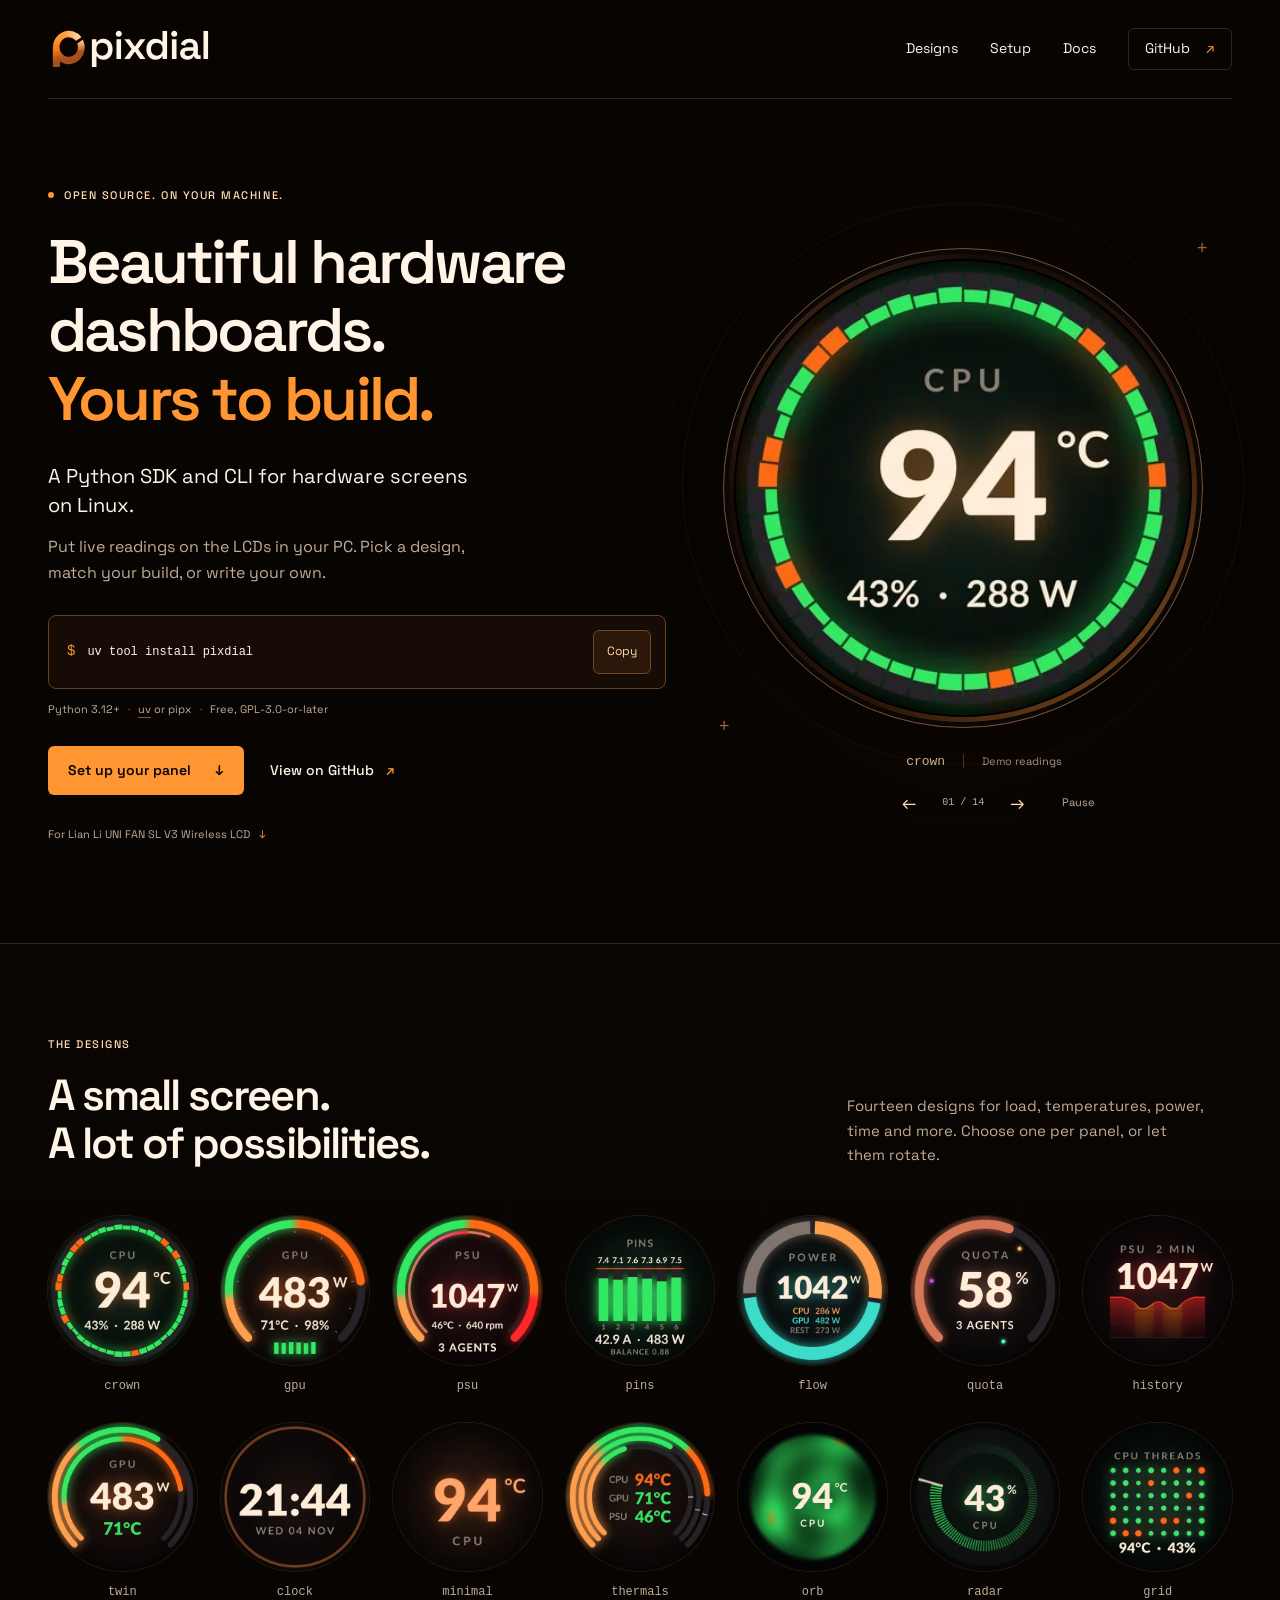
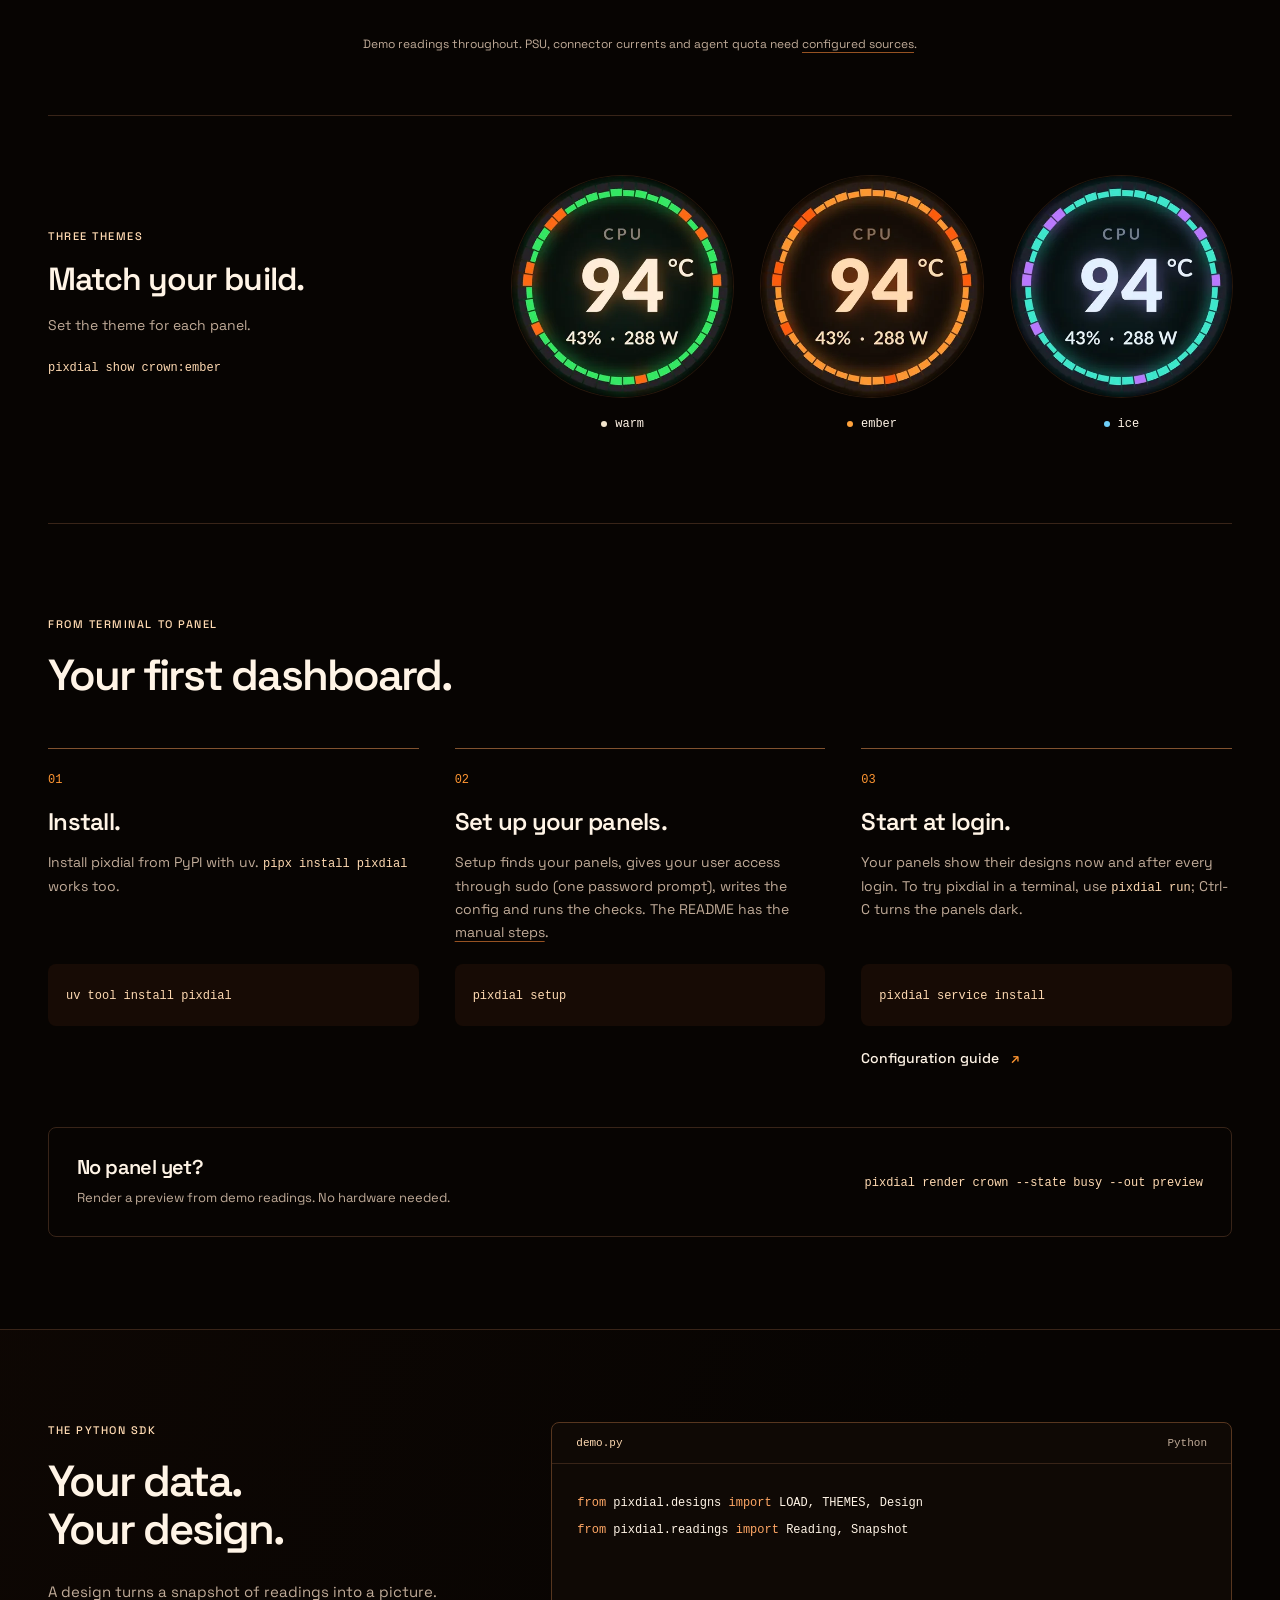
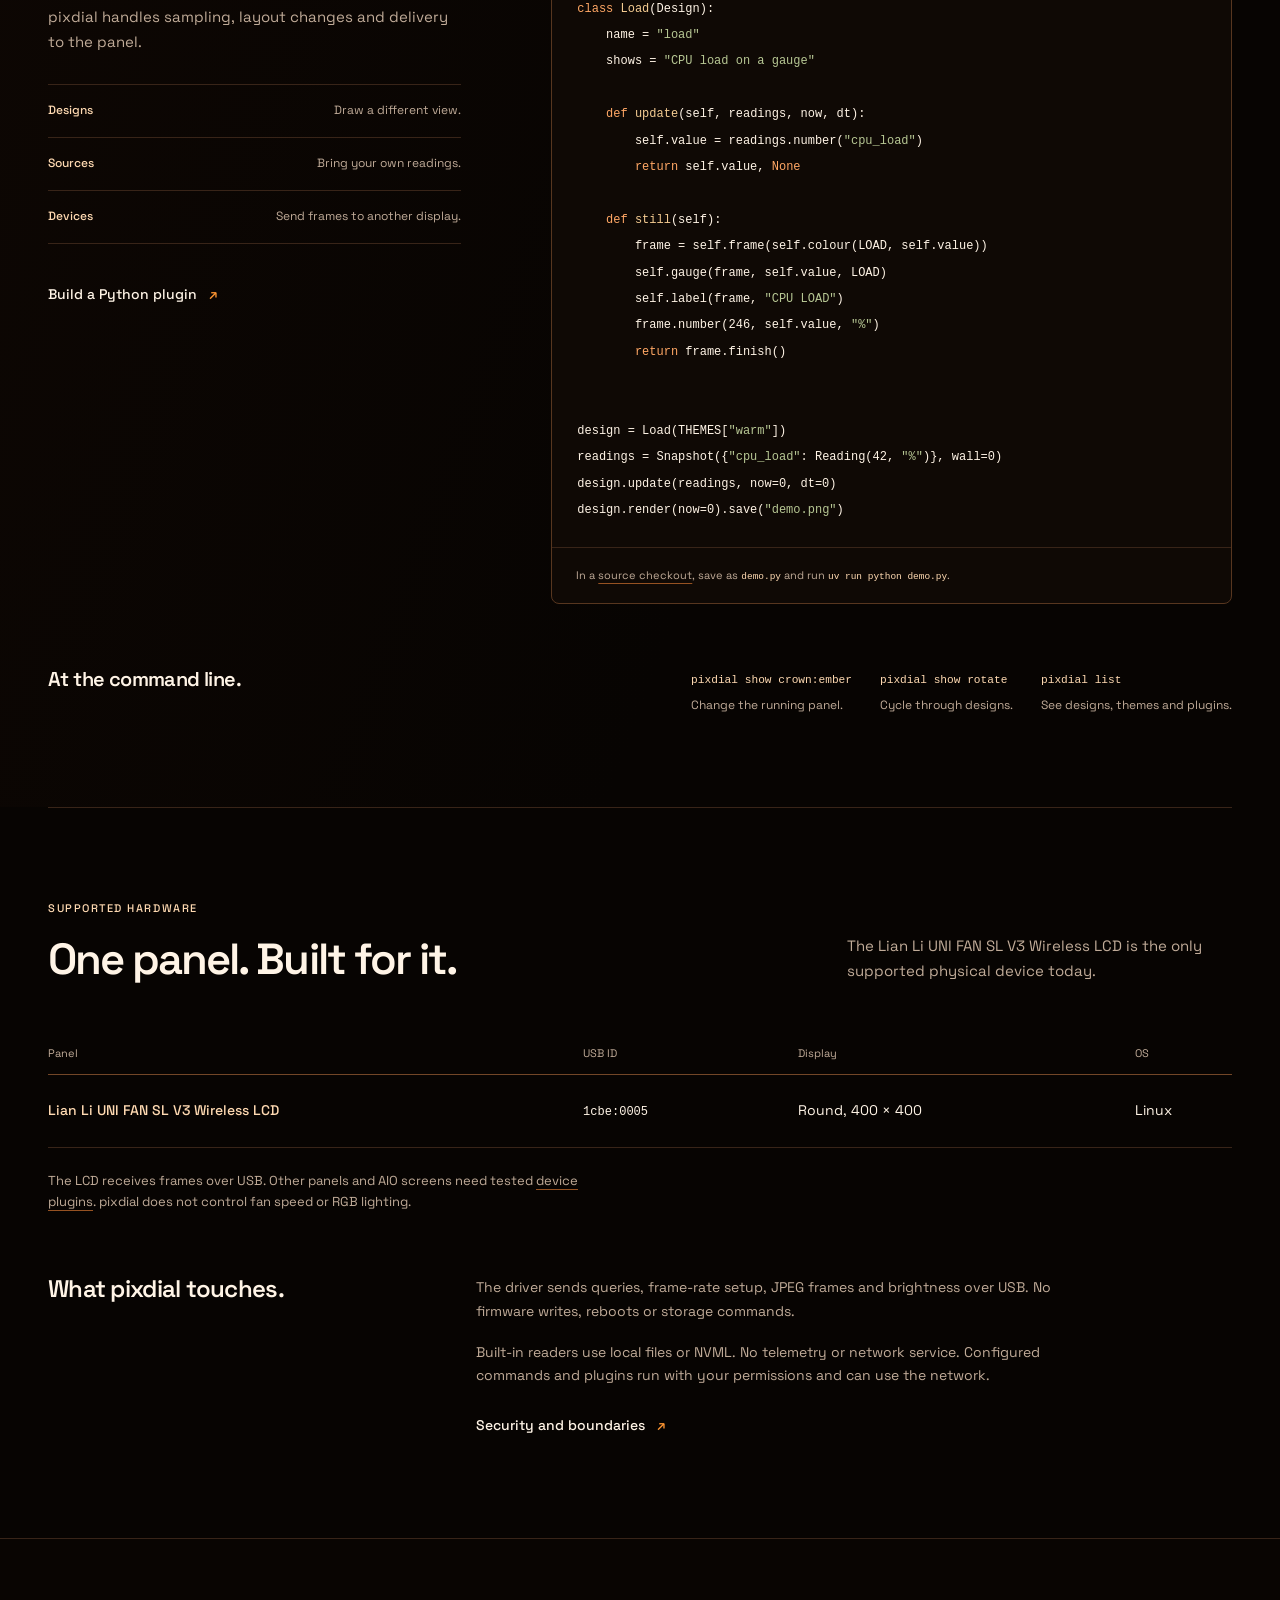
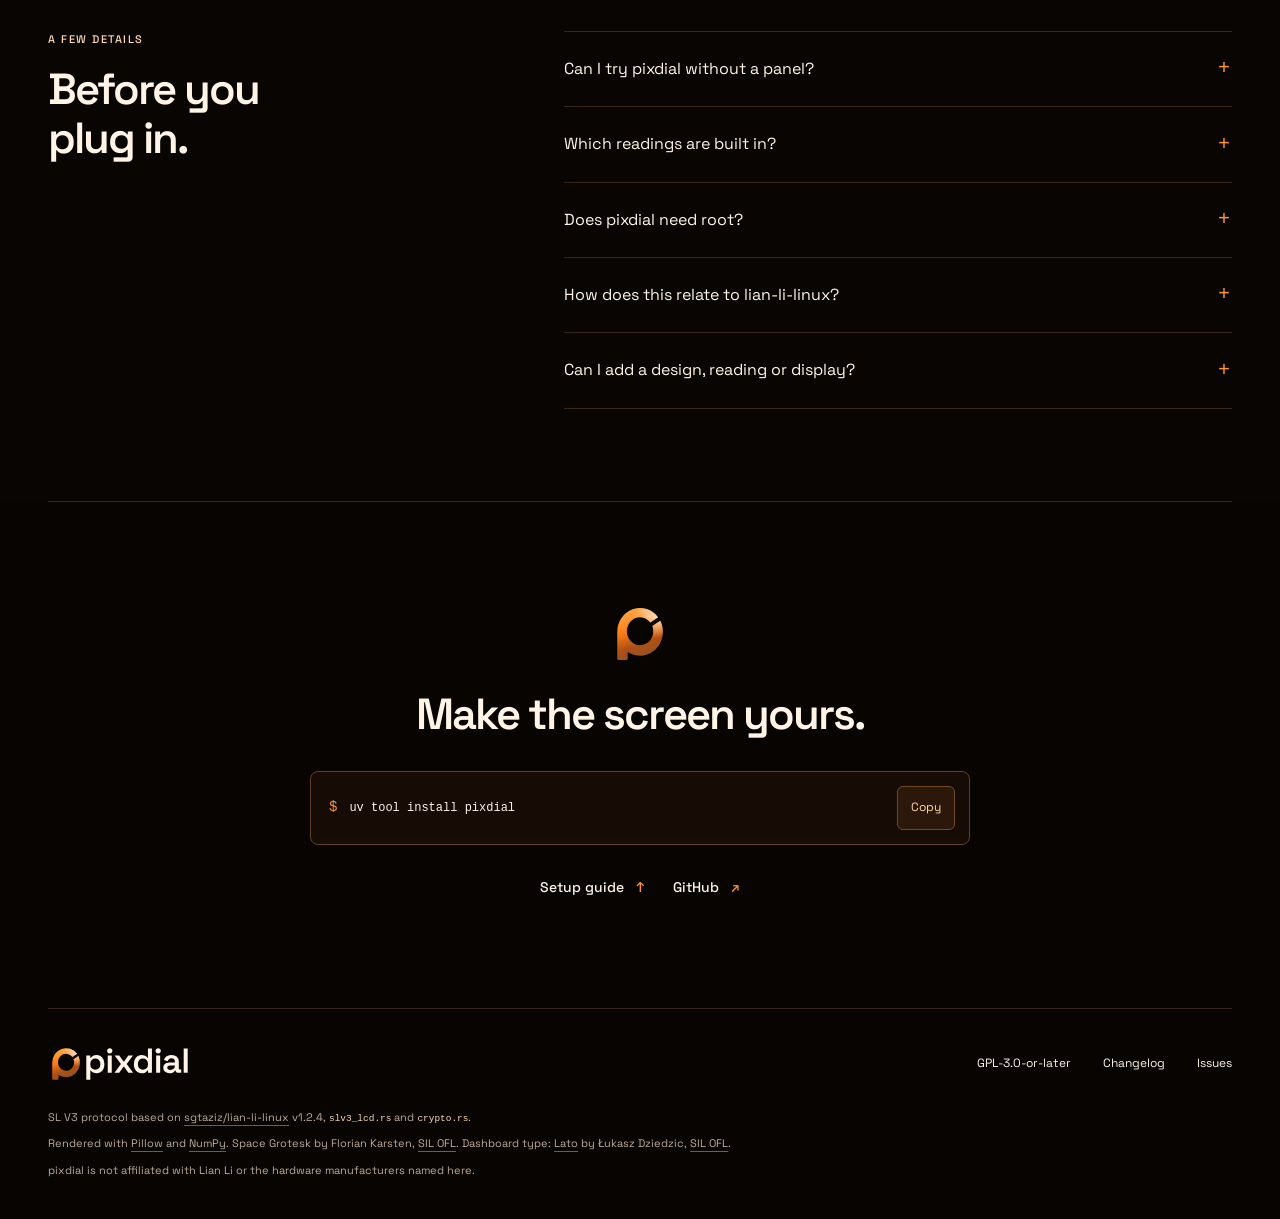
==== commit e7cd7a14: "README quick start and site setup steps around pixdial setup and service install; manual steps as a " ====
--- a/site/index.html
+++ b/site/index.html
@@ -144,14 +144,9 @@
     <section class="section wrap" id="setup" aria-labelledby="setup-title">
       <div class="section-heading"><div><p class="eyebrow">FROM TERMINAL TO PANEL</p><h2 id="setup-title">Your first dashboard.</h2></div></div>
       <ol class="setup-grid">
-        <li><span class="step-number" aria-hidden="true">01</span><h3>Install &amp; connect.</h3><p>Run the install command above. Apply the <a href="https://github.com/YordiLorenzo/pixdial#quick-start">USB permission rule</a>, then find your panel's serial.</p><pre><code>pixdial devices</code></pre></li>
-        <li><span class="step-number" aria-hidden="true">02</span><h3>Choose your design.</h3><p>Save <code>~/.config/pixdial/config.toml</code> with your panel's serial in place of <code>YOUR_PANEL_SERIAL</code>.</p><pre><code>layout = ["crown"]
-
-[[panels]]
-name = "cpu"
-serial = "YOUR_PANEL_SERIAL"</code></pre></li>
-        <li><span class="step-number" aria-hidden="true">03</span><h3>Check &amp; run.</h3><p>Check permissions and readings, then start the panel. Ctrl-C stops pixdial and turns the panel dark.</p><div><pre><code>pixdial doctor
-pixdial run</code></pre><a class="text-link" href="https://github.com/YordiLorenzo/pixdial/blob/main/docs/config.md">Configuration guide <span aria-hidden="true">↗</span></a></div></li>
+        <li><span class="step-number" aria-hidden="true">01</span><h3>Install.</h3><p>Install pixdial from PyPI with uv. <code>pipx install pixdial</code> works too.</p><pre><code>uv tool install pixdial</code></pre></li>
+        <li><span class="step-number" aria-hidden="true">02</span><h3>Set up your panels.</h3><p>Setup finds your panels, gives your user access through sudo (one password prompt), writes the config and runs the checks. The README has the <a href="https://github.com/YordiLorenzo/pixdial#quick-start">manual steps</a>.</p><pre><code>pixdial setup</code></pre></li>
+        <li><span class="step-number" aria-hidden="true">03</span><h3>Start at login.</h3><p>Your panels show their designs now and after every login. To try pixdial in a terminal, use <code>pixdial run</code>; Ctrl-C turns the panels dark.</p><div><pre><code>pixdial service install</code></pre><a class="text-link" href="https://github.com/YordiLorenzo/pixdial/blob/main/docs/config.md">Configuration guide <span aria-hidden="true">↗</span></a></div></li>
       </ol>
       <div class="preview-callout"><div><h3>No panel yet?</h3><p>Render a preview from demo readings. No hardware needed.</p></div><pre><code>pixdial render crown --state busy --out preview</code></pre></div>
     </section>
@@ -198,7 +193,7 @@
       <div class="wrap faq-layout"><div><p class="eyebrow">A FEW DETAILS</p><h2 id="faq-title">Before you plug in.</h2></div><div class="faq-list">
         <details><summary>Can I try pixdial without a panel?</summary><p>Yes. <code>pixdial render crown --out preview</code> writes a PNG from demo readings. Rendering works on Linux and macOS. For a live preview, use the <a href="https://github.com/YordiLorenzo/pixdial/blob/main/docs/config.md#try-a-live-layout-without-hardware">PNG device</a>. Physical panels are supported on Linux only.</p></details>
         <details><summary>Which readings are built in?</summary><p>CPU load, RAPL package power, NVIDIA GPU readings and CPU temperature via Linux hardware sensors. Availability depends on your hardware, drivers and permissions. PSU readings, connector currents and agent quota need configured sources.</p><p>Run <code>pixdial doctor</code> to check each source. Missing or stale measurements show a dash.</p></details>
-        <details><summary>Does pixdial need root?</summary><p>pixdial runs as your user. Installing the <a href="https://github.com/YordiLorenzo/pixdial#quick-start">udev rule</a> needs administrator access and grants the active local user access to the panel. RAPL counters can need separate read permission. For a headless server, use the documented <a href="https://github.com/YordiLorenzo/pixdial/blob/main/docs/config.md#usb-permissions">group rule</a>.</p></details>
+        <details><summary>Does pixdial need root?</summary><p>No. pixdial runs as your user. <code>pixdial setup</code> installs the <a href="https://github.com/YordiLorenzo/pixdial/blob/main/docs/config.md#usb-permissions">udev rule</a> that gives you access to the panels through sudo, after it prints the commands. On a machine nobody logs in to, it installs a group rule instead. RAPL counters can need separate read permission.</p></details>
         <details><summary>How does this relate to lian-li-linux?</summary><p><a href="https://github.com/sgtaziz/lian-li-linux">sgtaziz/lian-li-linux</a> already drives these screens on Linux and offers presets, templates and a layout editor under the MIT licence. pixdial follows its SL V3 protocol implementation and focuses on supplied designs and Python plugins.</p><p>Use only one program per panel so they do not compete for the USB interface.</p></details>
         <details><summary>Can I add a design, reading or display?</summary><p>Yes. Python entry points register designs, sources and devices. The <a href="https://github.com/YordiLorenzo/pixdial/tree/main/examples/plugin">example plugin</a> includes all three. New physical displays need a device plugin and hardware testing; other resolutions also need rendering support.</p></details>
       </div></div>
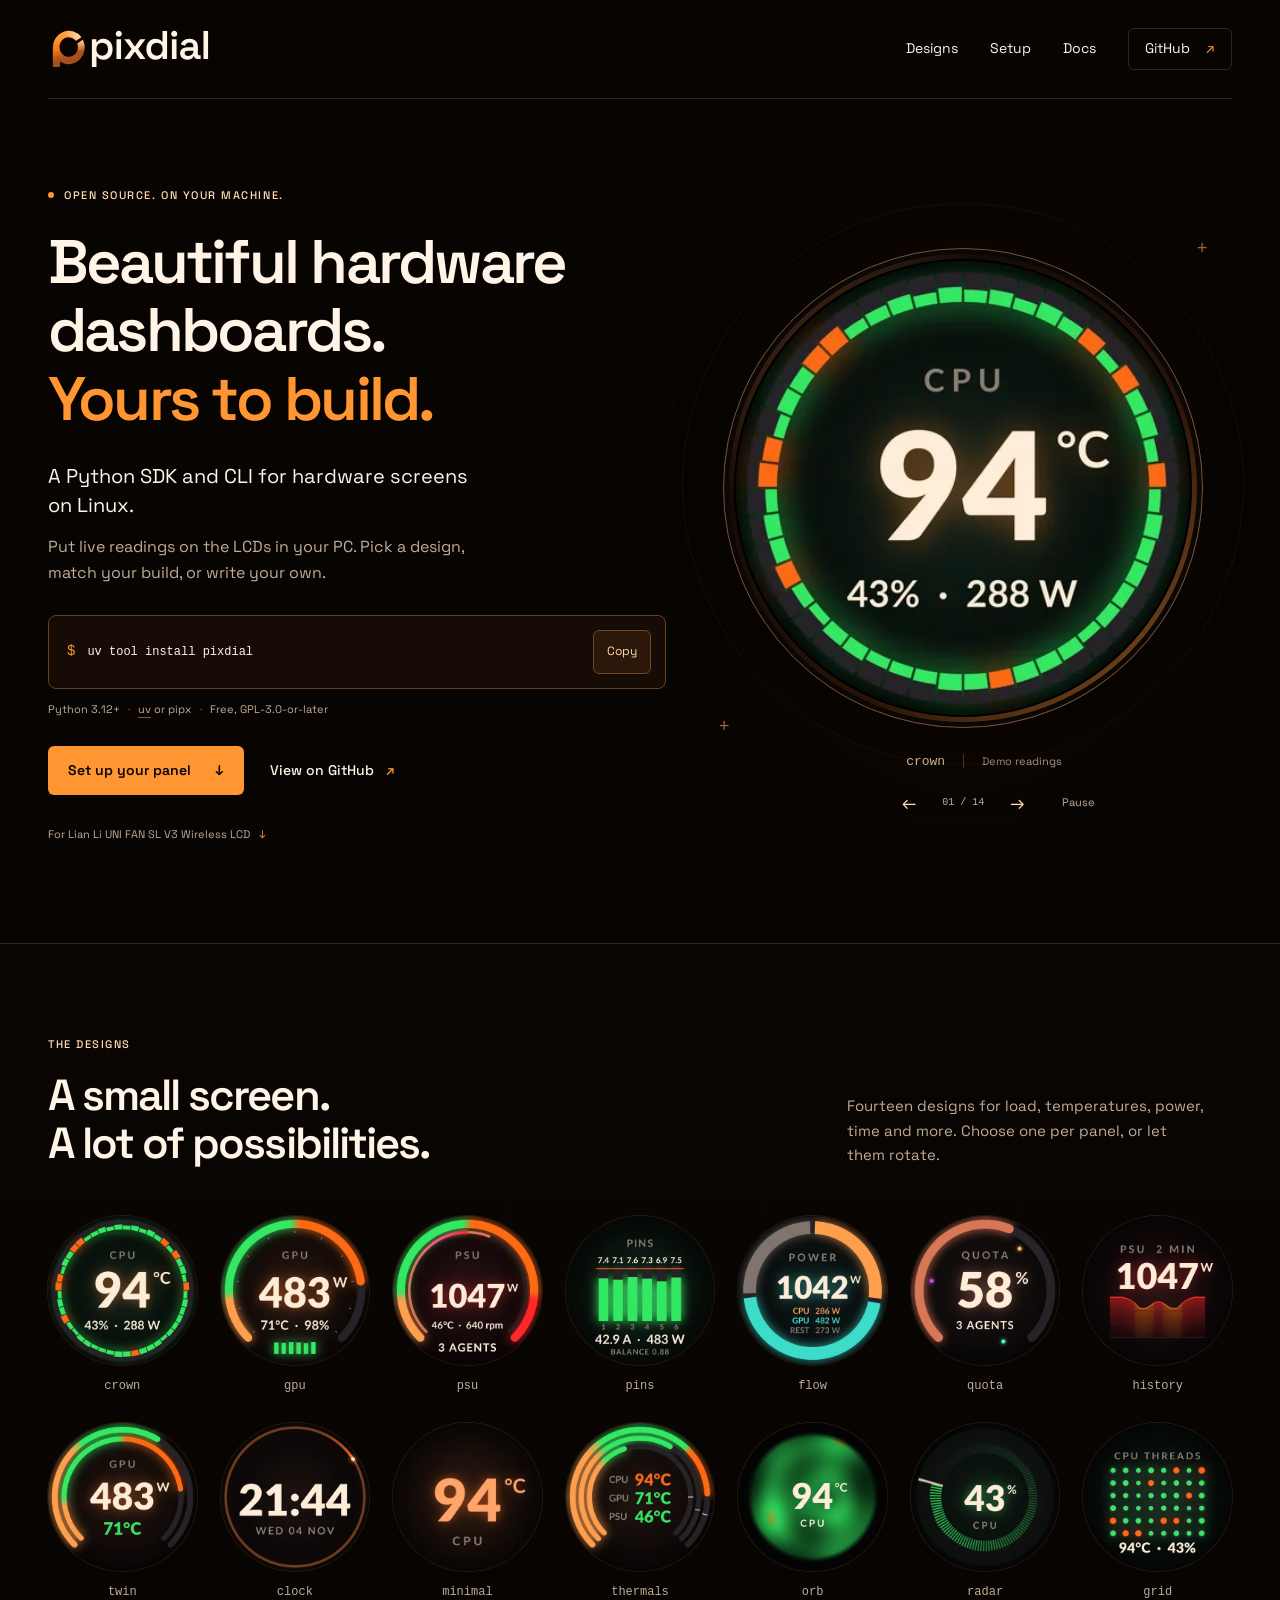
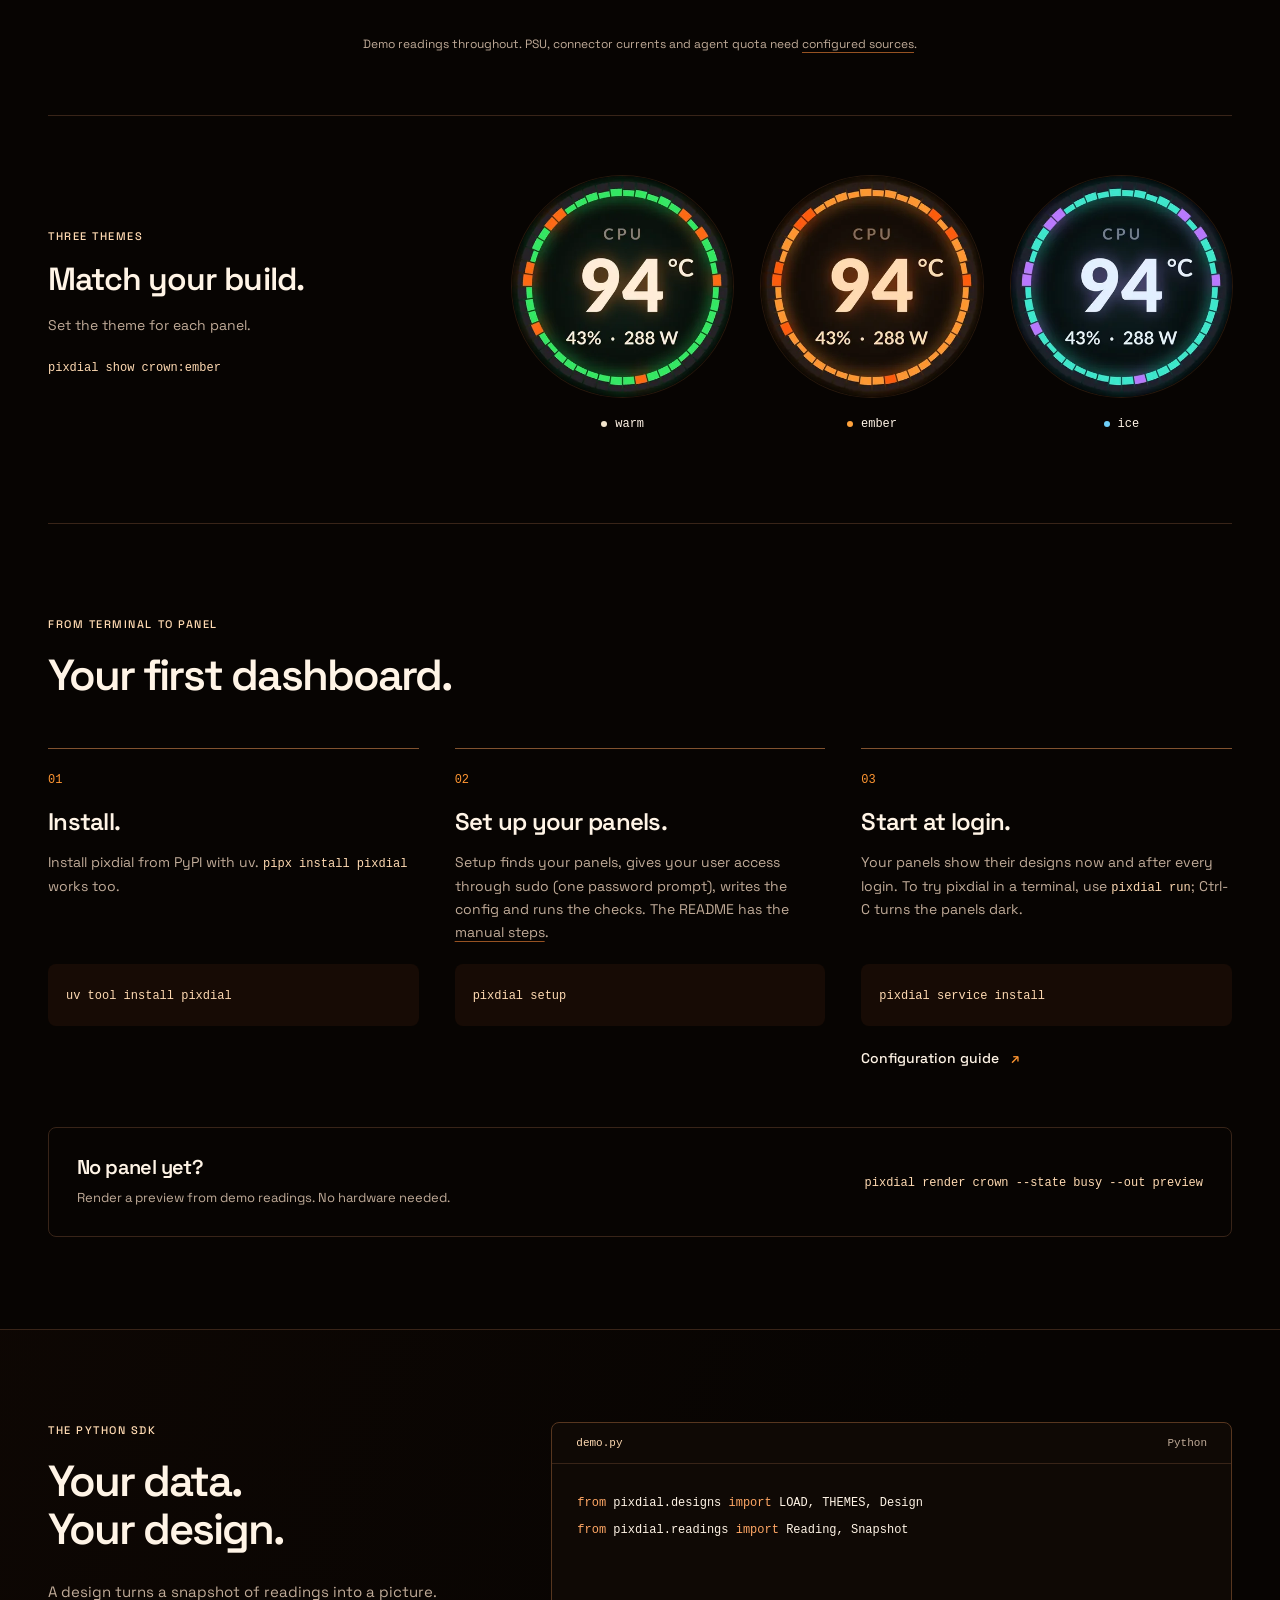
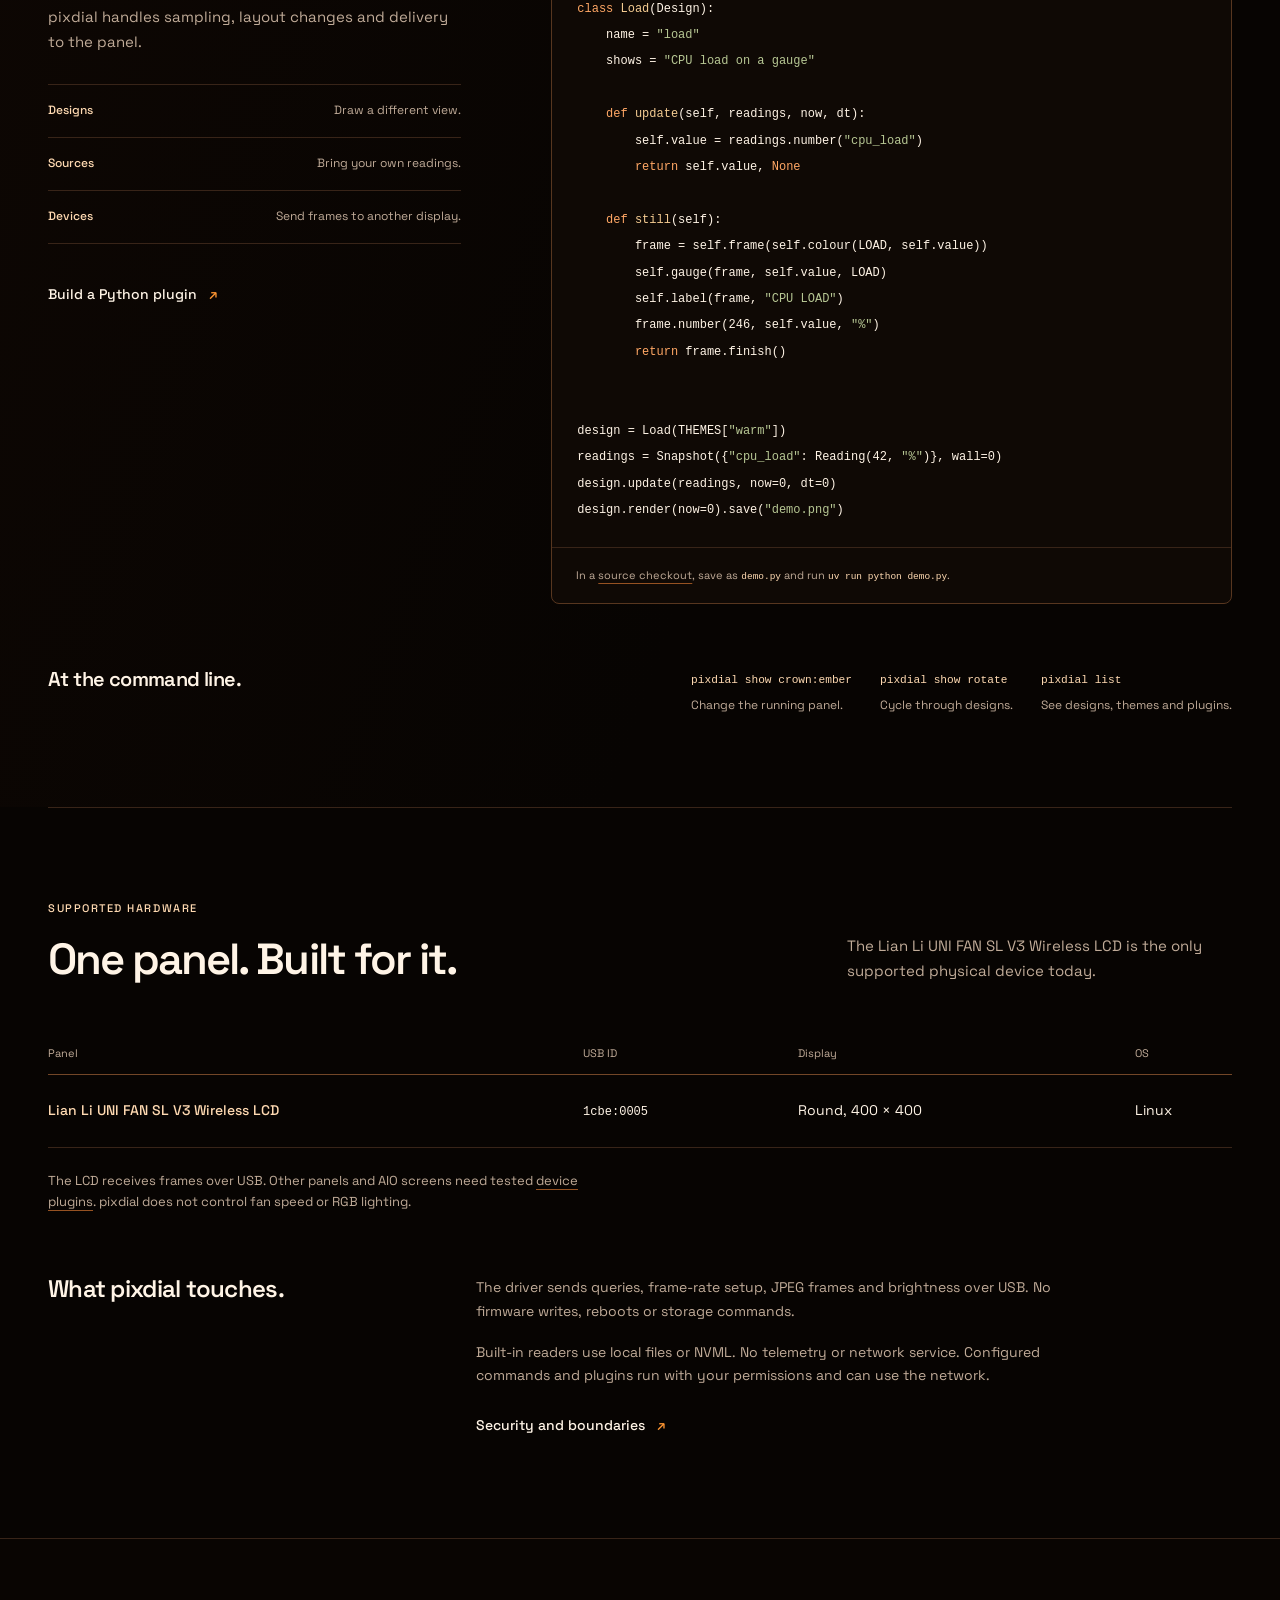
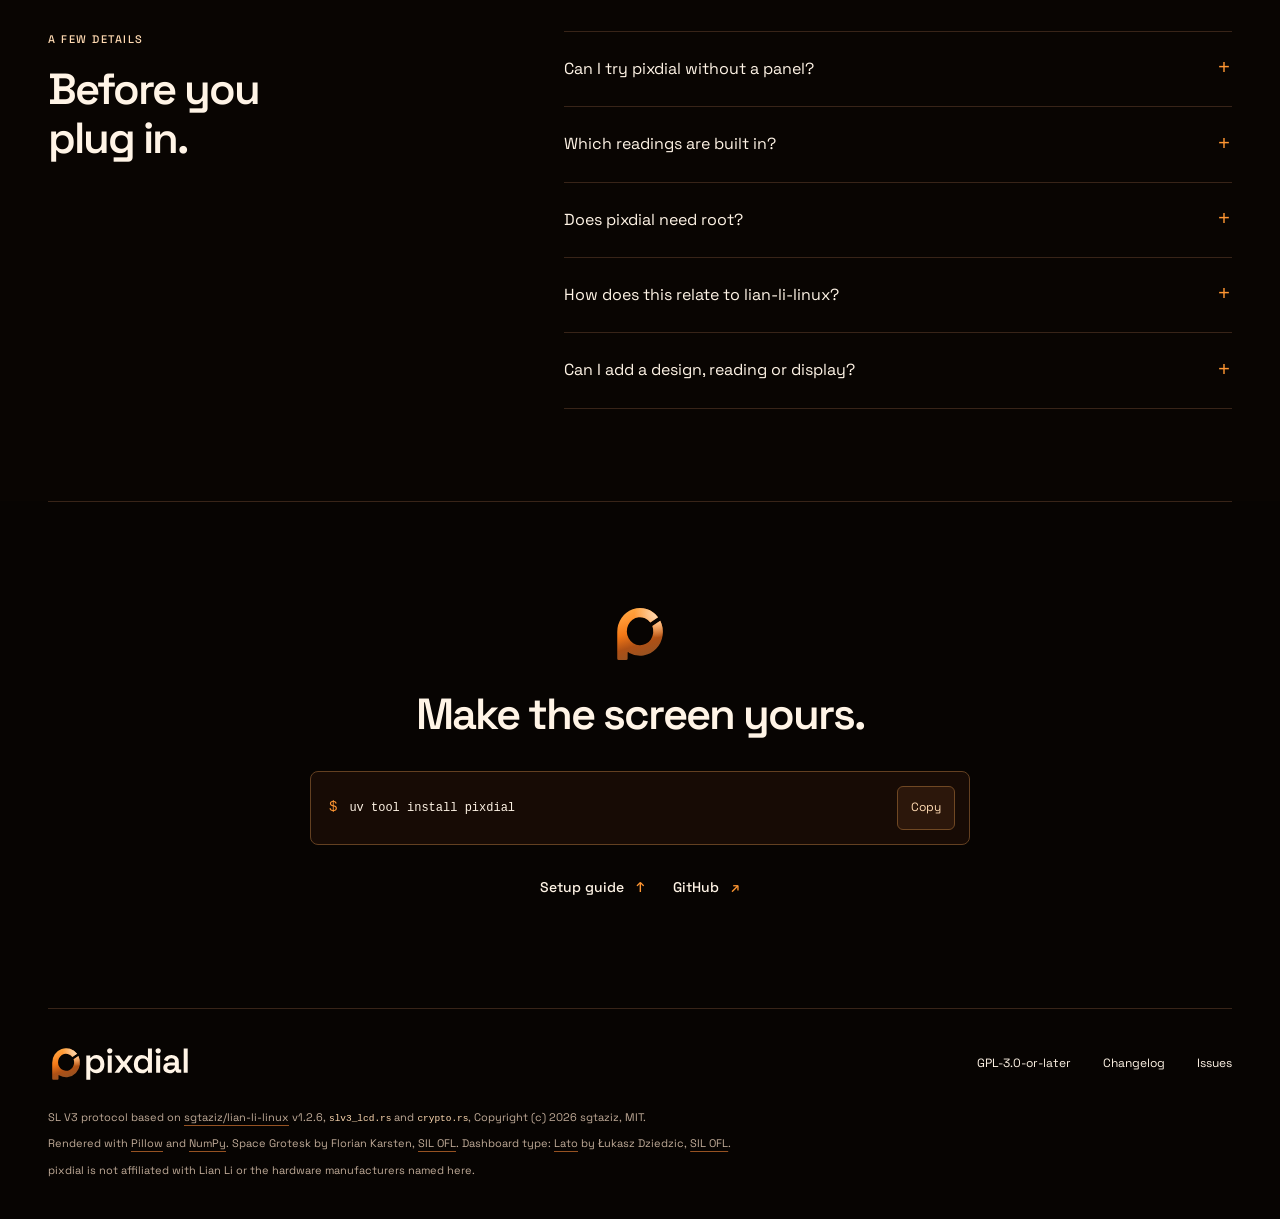
==== commit e568e6c4: "Credits: lian-li-linux's full scope, its copyright beside the protocol credit, protocol reference v1" ====
--- a/site/index.html
+++ b/site/index.html
@@ -194,7 +194,7 @@
         <details><summary>Can I try pixdial without a panel?</summary><p>Yes. <code>pixdial render crown --out preview</code> writes a PNG from demo readings. Rendering works on Linux and macOS. For a live preview, use the <a href="https://github.com/YordiLorenzo/pixdial/blob/main/docs/config.md#try-a-live-layout-without-hardware">PNG device</a>. Physical panels are supported on Linux only.</p></details>
         <details><summary>Which readings are built in?</summary><p>CPU load, RAPL package power, NVIDIA GPU readings and CPU temperature via Linux hardware sensors. Availability depends on your hardware, drivers and permissions. PSU readings, connector currents and agent quota need configured sources.</p><p>Run <code>pixdial doctor</code> to check each source. Missing or stale measurements show a dash.</p></details>
         <details><summary>Does pixdial need root?</summary><p>No. pixdial runs as your user. <code>pixdial setup</code> installs the <a href="https://github.com/YordiLorenzo/pixdial/blob/main/docs/config.md#usb-permissions">udev rule</a> that gives you access to the panels through sudo, after it prints the commands. On a machine nobody logs in to, it installs a group rule instead. RAPL counters can need separate read permission.</p></details>
-        <details><summary>How does this relate to lian-li-linux?</summary><p><a href="https://github.com/sgtaziz/lian-li-linux">sgtaziz/lian-li-linux</a> already drives these screens on Linux and offers presets, templates and a layout editor under the MIT licence. pixdial follows its SL V3 protocol implementation and focuses on supplied designs and Python plugins.</p><p>Use only one program per panel so they do not compete for the USB interface.</p></details>
+        <details><summary>How does this relate to lian-li-linux?</summary><p><a href="https://github.com/sgtaziz/lian-li-linux">sgtaziz/lian-li-linux</a> is a Linux replacement for L-Connect 3, under the MIT licence. It controls fan speed, pumps and RGB lighting on many Lian Li devices, and drives their LCDs with images, GIFs, video, sensor presets, templates and a template editor. pixdial follows its SL V3 protocol implementation and draws the LCDs only, with its own designs and Python plugins.</p><p>You can use both: lian-li-linux keeps fan speed and RGB, and pixdial draws the LCDs. Each LCD takes one program at a time, so take the LCDs pixdial drives out of lian-li-linux's LCD list (<code>lcds</code> in its <code>config.json</code>) and restart its daemon. The <a href="https://github.com/YordiLorenzo/pixdial#can-i-run-it-alongside-lian-li-linux">README</a> has the commands.</p></details>
         <details><summary>Can I add a design, reading or display?</summary><p>Yes. Python entry points register designs, sources and devices. The <a href="https://github.com/YordiLorenzo/pixdial/tree/main/examples/plugin">example plugin</a> includes all three. New physical displays need a device plugin and hardware testing; other resolutions also need rendering support.</p></details>
       </div></div>
     </section>
@@ -209,7 +209,7 @@
 
   <footer class="site-footer wrap">
     <div class="footer-top"><a class="brand" href="./" aria-label="pixdial home"><img src="images/logo.svg" alt="pixdial" width="144" height="40" loading="lazy"></a><nav aria-label="Footer navigation"><a href="https://github.com/YordiLorenzo/pixdial/blob/main/LICENSE">GPL-3.0-or-later</a><a href="https://github.com/YordiLorenzo/pixdial/blob/main/CHANGELOG.md">Changelog</a><a href="https://github.com/YordiLorenzo/pixdial/issues">Issues</a></nav></div>
-    <p>SL V3 protocol based on <a href="https://github.com/sgtaziz/lian-li-linux">sgtaziz/lian-li-linux</a> v1.2.4, <code>slv3_lcd.rs</code> and <code>crypto.rs</code>.</p>
+    <p>SL V3 protocol based on <a href="https://github.com/sgtaziz/lian-li-linux">sgtaziz/lian-li-linux</a> v1.2.6, <code>slv3_lcd.rs</code> and <code>crypto.rs</code>, Copyright (c) 2026 sgtaziz, MIT.</p>
     <p>Rendered with <a href="https://python-pillow.org/">Pillow</a> and <a href="https://numpy.org/">NumPy</a>. Space Grotesk by Florian Karsten, <a href="fonts/OFL.txt">SIL&nbsp;OFL</a>. Dashboard type: <a href="https://www.latofonts.com/">Lato</a> by Łukasz Dziedzic, <a href="https://github.com/YordiLorenzo/pixdial/blob/main/src/pixdial/fonts/LICENSE-Lato.txt">SIL&nbsp;OFL</a>.</p>
     <p>pixdial is not affiliated with Lian Li or the hardware manufacturers named here.</p>
   </footer>
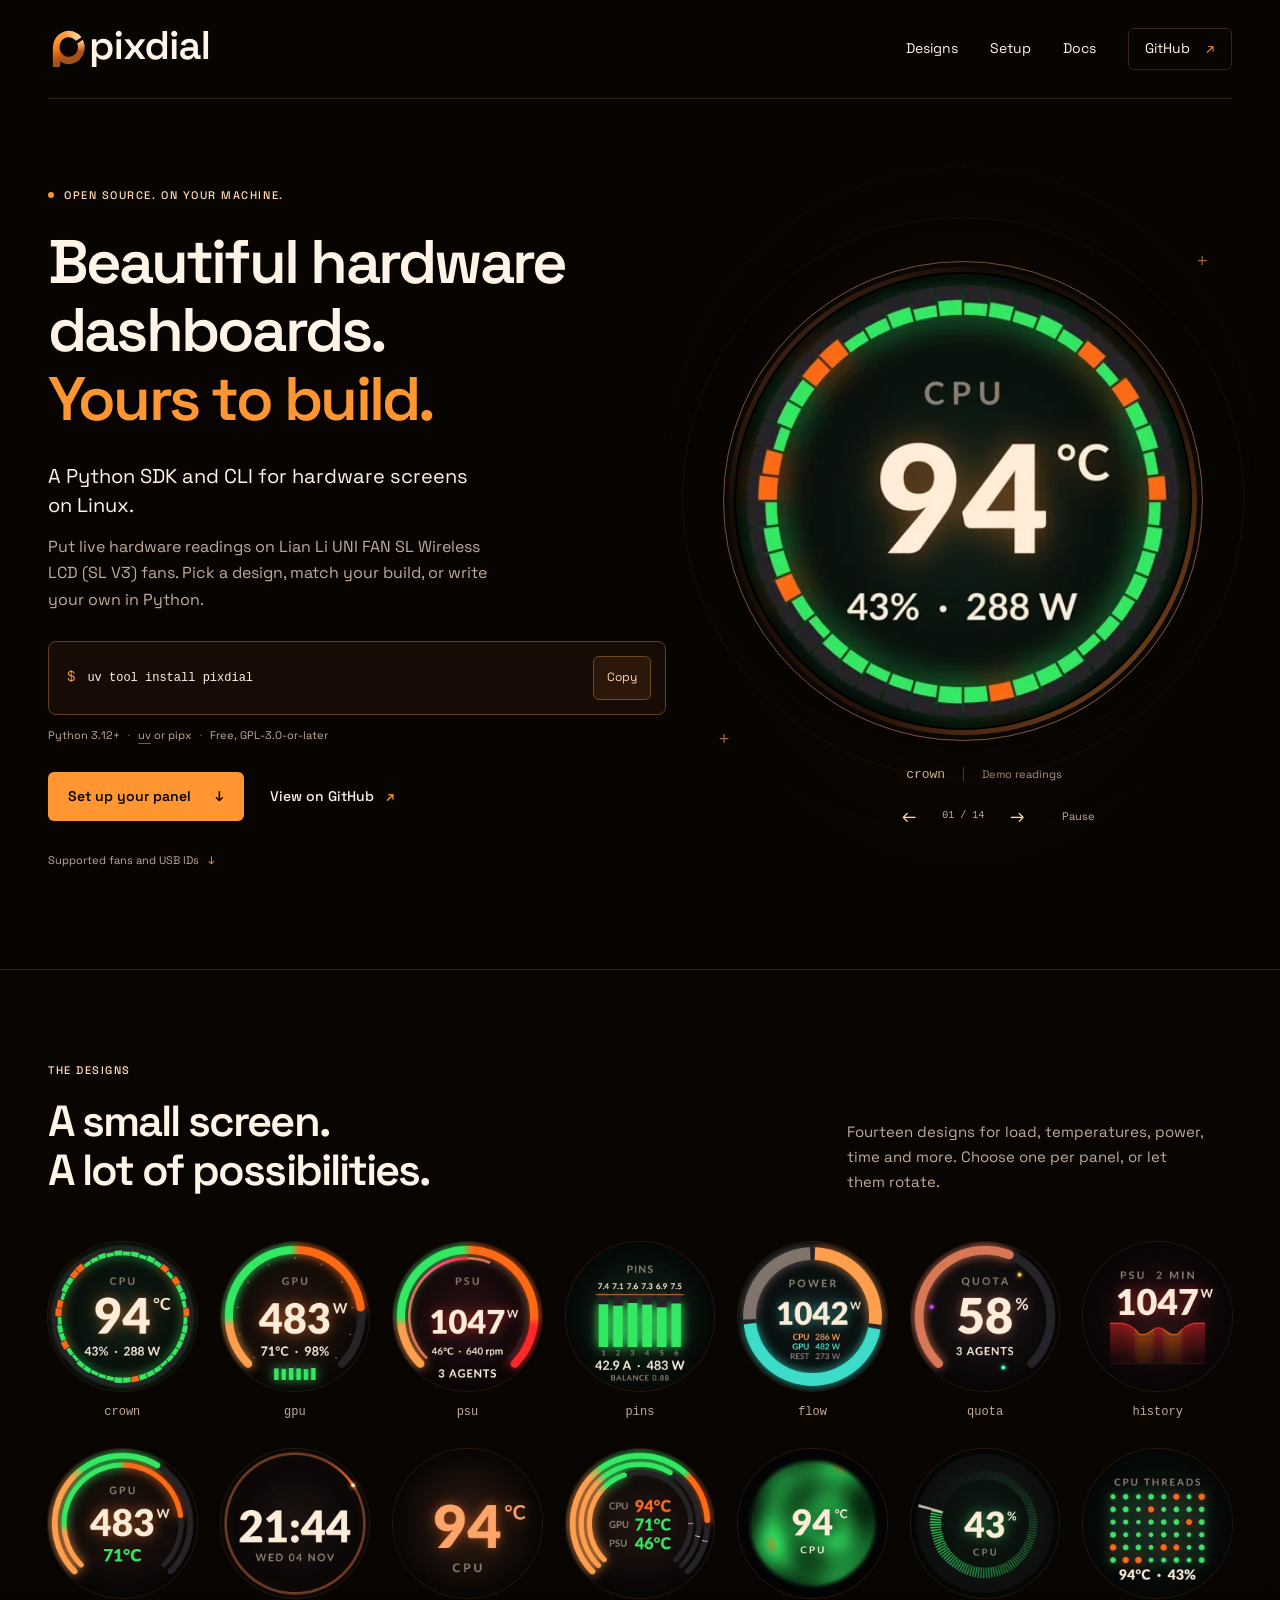
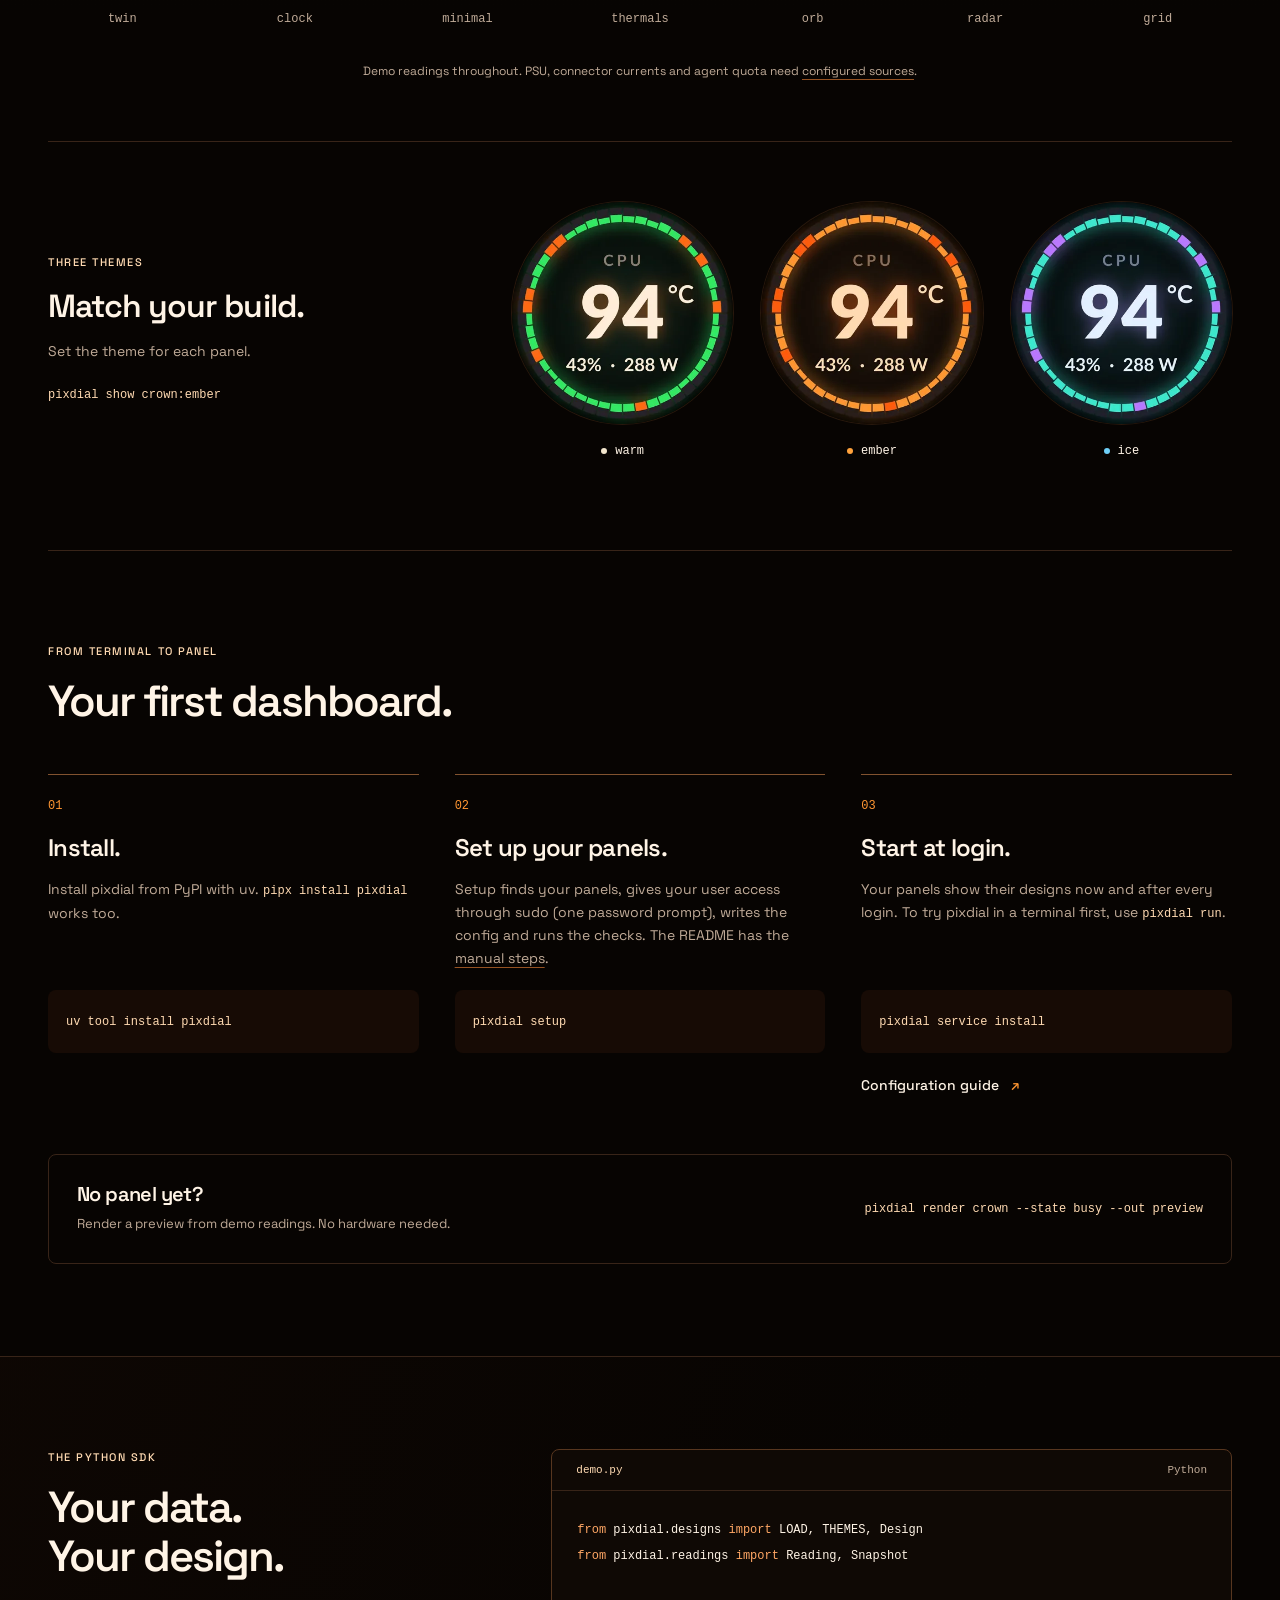
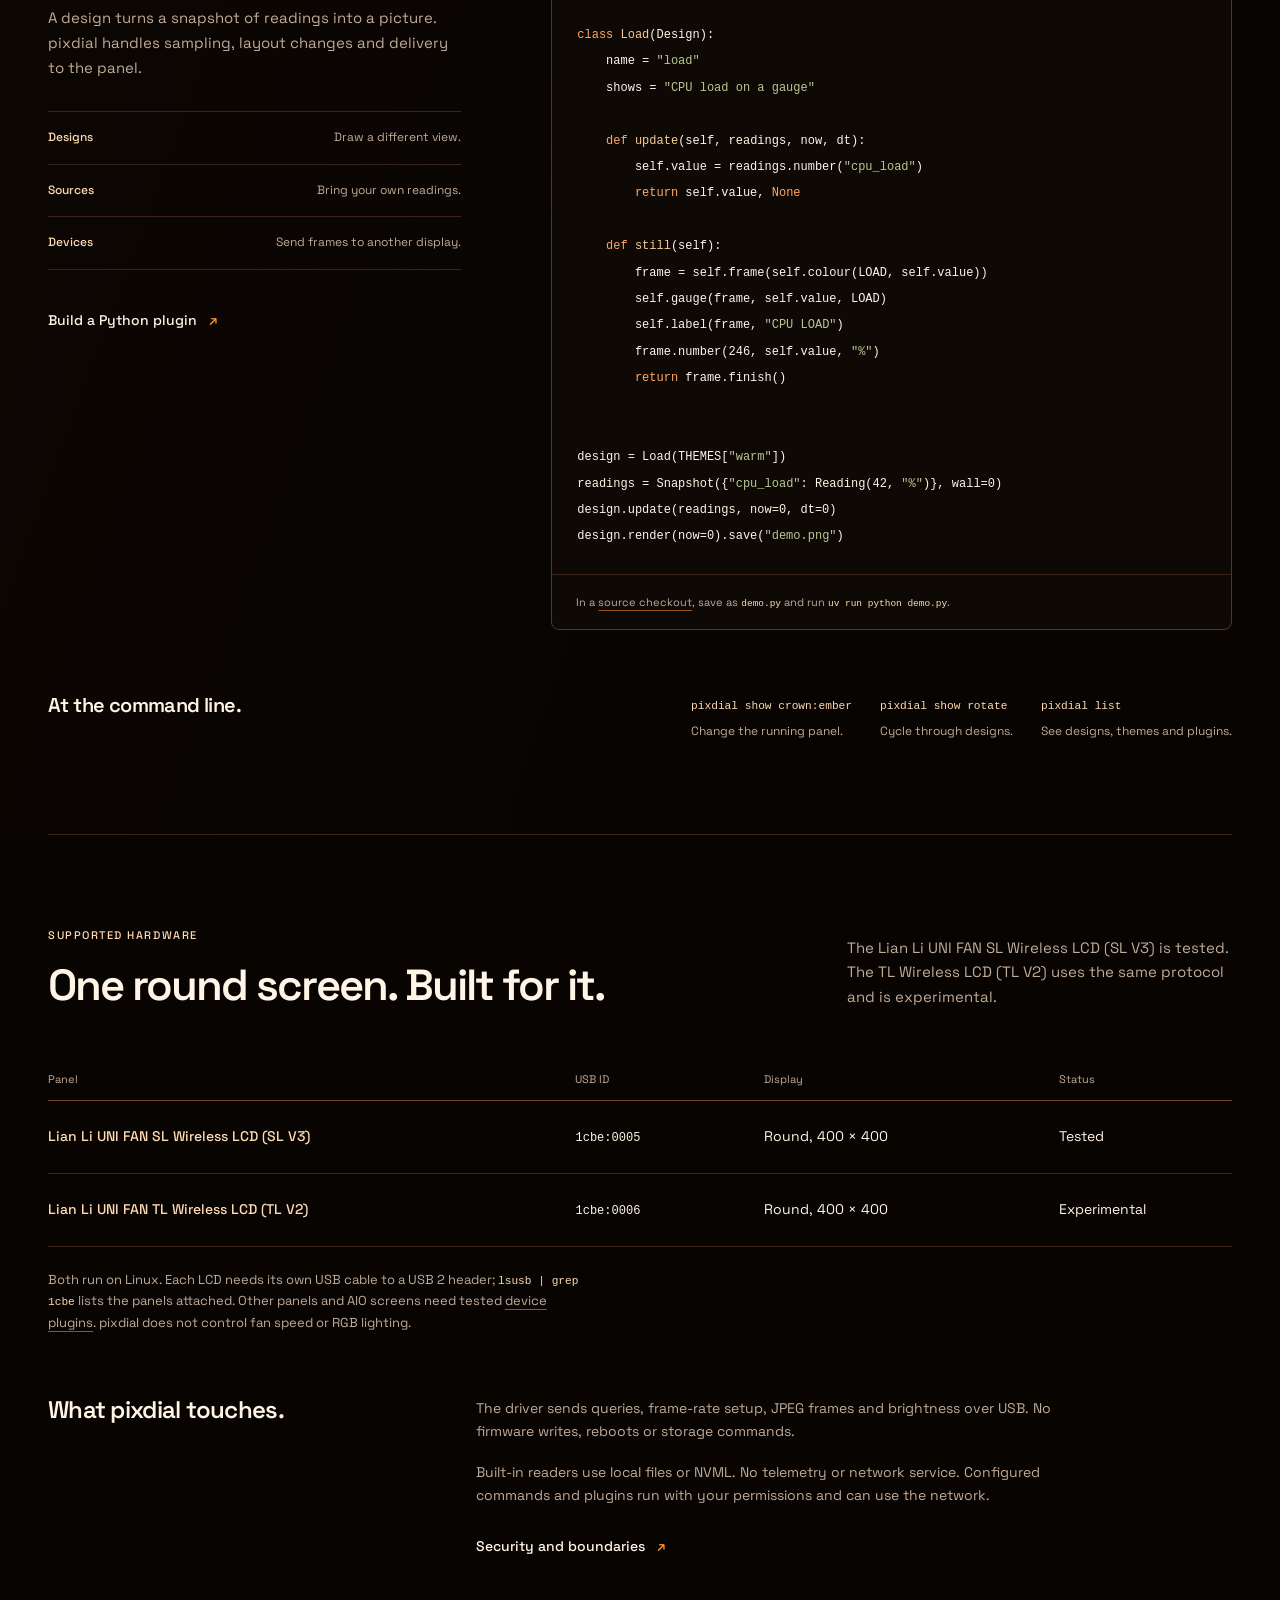
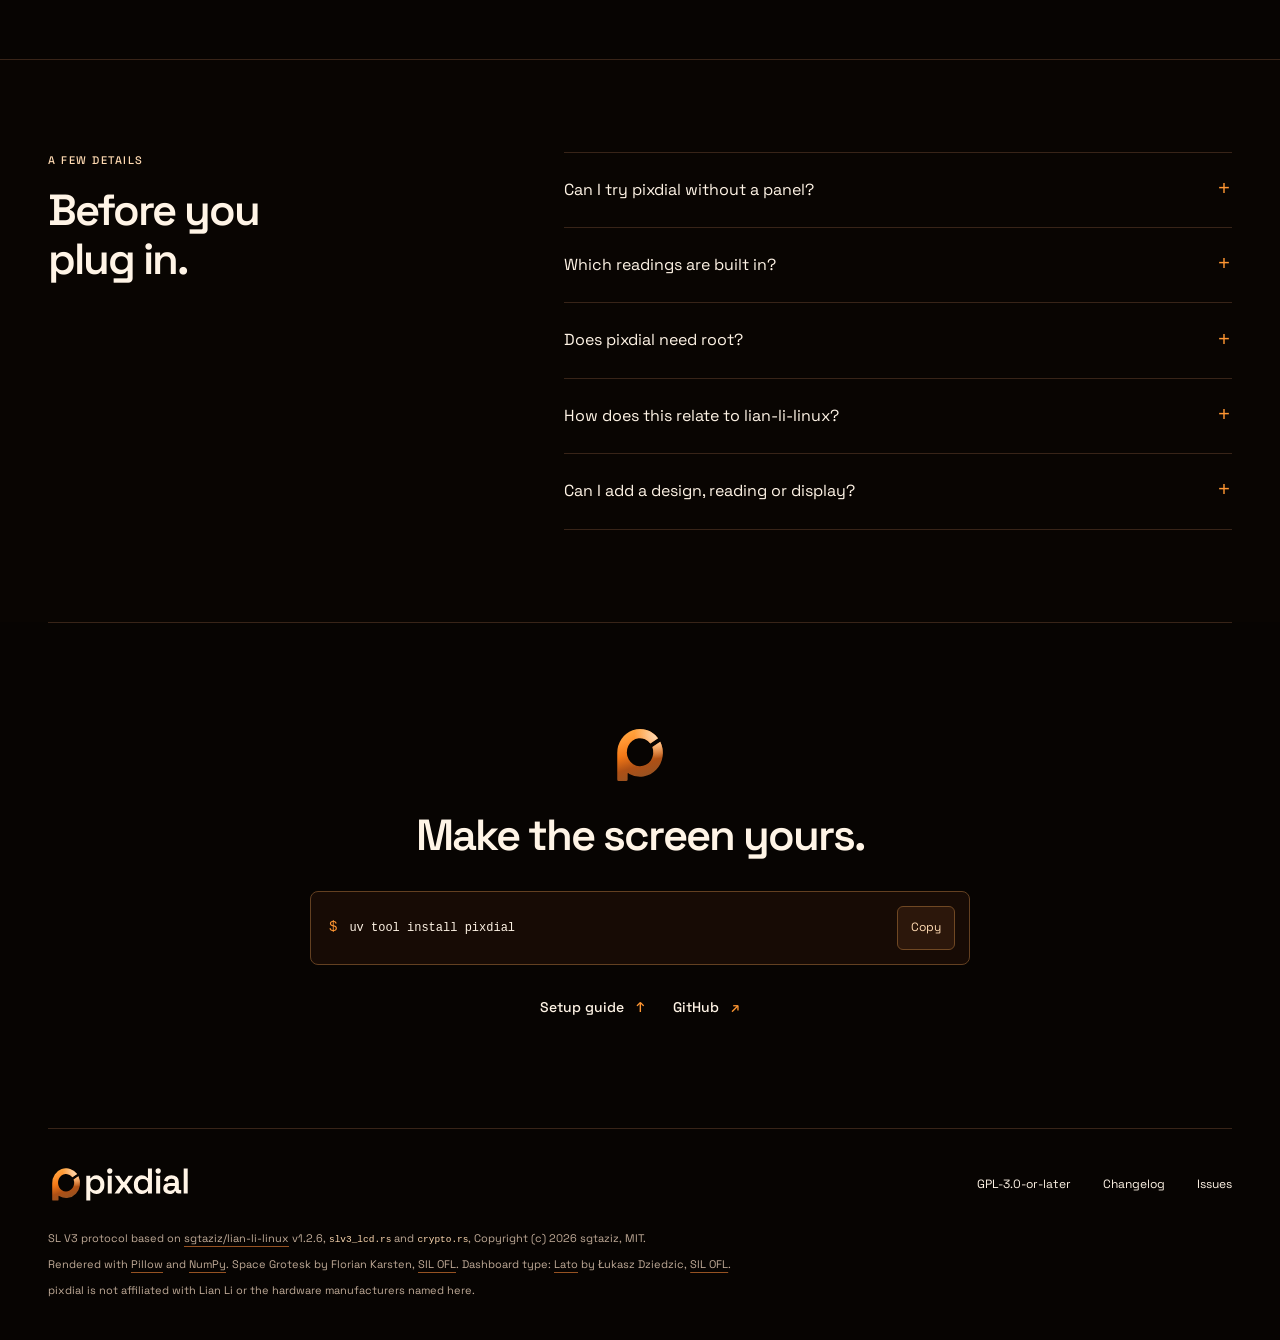
==== commit 85c7bb7b: "Retail name with the SL V3 alias in the README hero, site title, meta, hero, llms.txt and PyPI summa" ====
--- a/site/index.html
+++ b/site/index.html
@@ -3,14 +3,14 @@
 <head>
   <meta charset="utf-8">
   <meta name="viewport" content="width=device-width, initial-scale=1">
-  <title>pixdial | Hardware dashboards for Linux, built in Python</title>
-  <meta name="description" content="Put live hardware readings on your PC's LCD panels. Explore 14 designs, three themes and a Python SDK. Install pixdial from PyPI or preview without hardware.">
+  <title>pixdial | Lian Li UNI FAN SL Wireless LCD (SL V3) dashboards on Linux</title>
+  <meta name="description" content="Live hardware readings on Lian Li UNI FAN SL Wireless LCD (SL V3) fans on Linux: 14 designs, three themes and a Python SDK. Install from PyPI.">
   <meta name="theme-color" content="#070402">
   <link rel="canonical" href="https://yordilorenzo.github.io/pixdial/">
   <meta property="og:type" content="website">
   <meta property="og:site_name" content="pixdial">
   <meta property="og:title" content="pixdial | Beautiful hardware dashboards. Yours to build.">
-  <meta property="og:description" content="A Python SDK and CLI for hardware screens on Linux. 14 designs, three themes and plugins for your own readings and displays.">
+  <meta property="og:description" content="Live hardware readings on Lian Li UNI FAN SL Wireless LCD (SL V3) fans on Linux. 14 designs, three themes and Python plugins for your own readings.">
   <meta property="og:url" content="https://yordilorenzo.github.io/pixdial/">
   <meta property="og:image" content="https://yordilorenzo.github.io/pixdial/images/social-preview.png">
   <meta property="og:image:width" content="1280">
@@ -18,7 +18,7 @@
   <meta property="og:image:alt" content="pixdial's amber mark and round CPU, GPU and PSU dashboards with demo readings">
   <meta name="twitter:card" content="summary_large_image">
   <meta name="twitter:title" content="pixdial | Beautiful hardware dashboards. Yours to build.">
-  <meta name="twitter:description" content="A Python SDK and CLI for hardware screens on Linux. Explore 14 real designs and three themes.">
+  <meta name="twitter:description" content="Live hardware readings on Lian Li UNI FAN SL Wireless LCD (SL V3) fans on Linux. 14 designs and three themes.">
   <meta name="twitter:image" content="https://yordilorenzo.github.io/pixdial/images/social-preview.png">
   <meta name="twitter:image:alt" content="pixdial's amber mark and round CPU, GPU and PSU dashboards with demo readings">
   <link rel="icon" href="favicon.ico" sizes="any">
@@ -34,10 +34,10 @@
       "@type": "SoftwareApplication",
       "name": "pixdial",
       "url": "https://yordilorenzo.github.io/pixdial/",
-      "description": "A Python SDK and CLI for hardware screens on Linux, with 14 built-in designs, three themes and plugins for designs, sources and devices.",
+      "description": "Live hardware readings on Lian Li UNI FAN SL Wireless LCD (SL V3) fans on Linux, with 14 built-in designs, three themes and Python plugins for designs, sources and devices.",
       "applicationCategory": "UtilitiesApplication",
       "operatingSystem": "Linux",
-      "softwareRequirements": "Python 3.12 or newer; uv or pipx. Physical panel support: Lian Li UNI FAN SL V3 Wireless LCD, USB 1cbe:0005.",
+      "softwareRequirements": "Python 3.12 or newer; uv or pipx. Panels: Lian Li UNI FAN SL Wireless LCD (SL V3), USB 1cbe:0005; Lian Li UNI FAN TL Wireless LCD (TL V2), USB 1cbe:0006, experimental.",
       "downloadUrl": "https://pypi.org/project/pixdial/",
       "license": "https://www.gnu.org/licenses/gpl-3.0.html",
       "isAccessibleForFree": true,
@@ -66,7 +66,7 @@
         <p class="eyebrow"><span class="status-dot" aria-hidden="true"></span> OPEN SOURCE. ON YOUR MACHINE.</p>
         <h1 id="hero-title">Beautiful hardware dashboards.<br><span>Yours to build.</span></h1>
         <p class="hero-category">A Python SDK and CLI for hardware screens on Linux.</p>
-        <p class="hero-description">Put live readings on the LCDs in your PC. Pick a design, match your build, or write your own.</p>
+        <p class="hero-description">Put live hardware readings on Lian Li UNI FAN SL Wireless LCD (SL V3) fans. Pick a design, match your build, or write your own in Python.</p>
         <div class="install-command">
           <span class="prompt" aria-hidden="true">$</span>
           <code id="install-command">uv tool install pixdial</code>
@@ -77,7 +77,7 @@
           <a class="button button-primary" href="#setup">Set up your panel <span aria-hidden="true">↓</span></a>
           <a class="text-link" href="https://github.com/YordiLorenzo/pixdial">View on GitHub <span aria-hidden="true">↗</span></a>
         </div>
-        <a class="compatibility-link" href="#hardware">For Lian Li UNI FAN SL V3 Wireless LCD <span aria-hidden="true">↓</span></a>
+        <a class="compatibility-link" href="#hardware">Supported fans and USB IDs <span aria-hidden="true">↓</span></a>
       </div>
       <div class="hero-visual">
         <div class="orbit orbit-one" aria-hidden="true"></div>
@@ -146,7 +146,7 @@
       <ol class="setup-grid">
         <li><span class="step-number" aria-hidden="true">01</span><h3>Install.</h3><p>Install pixdial from PyPI with uv. <code>pipx install pixdial</code> works too.</p><pre><code>uv tool install pixdial</code></pre></li>
         <li><span class="step-number" aria-hidden="true">02</span><h3>Set up your panels.</h3><p>Setup finds your panels, gives your user access through sudo (one password prompt), writes the config and runs the checks. The README has the <a href="https://github.com/YordiLorenzo/pixdial#quick-start">manual steps</a>.</p><pre><code>pixdial setup</code></pre></li>
-        <li><span class="step-number" aria-hidden="true">03</span><h3>Start at login.</h3><p>Your panels show their designs now and after every login. To try pixdial in a terminal, use <code>pixdial run</code>; Ctrl-C turns the panels dark.</p><div><pre><code>pixdial service install</code></pre><a class="text-link" href="https://github.com/YordiLorenzo/pixdial/blob/main/docs/config.md">Configuration guide <span aria-hidden="true">↗</span></a></div></li>
+        <li><span class="step-number" aria-hidden="true">03</span><h3>Start at login.</h3><p>Your panels show their designs now and after every login. To try pixdial in a terminal first, use <code>pixdial run</code>.</p><div><pre><code>pixdial service install</code></pre><a class="text-link" href="https://github.com/YordiLorenzo/pixdial/blob/main/docs/config.md">Configuration guide <span aria-hidden="true">↗</span></a></div></li>
       </ol>
       <div class="preview-callout"><div><h3>No panel yet?</h3><p>Render a preview from demo readings. No hardware needed.</p></div><pre><code>pixdial render crown --state busy --out preview</code></pre></div>
     </section>
@@ -183,16 +183,16 @@
     </section>
 
     <section class="section wrap" id="hardware" aria-labelledby="hardware-title">
-      <div class="section-heading"><div><p class="eyebrow">SUPPORTED HARDWARE</p><h2 id="hardware-title">One panel. Built for it.</h2></div><p>The Lian Li UNI FAN SL V3 Wireless LCD is the only supported physical device today.</p></div>
-      <div class="hardware-table"><table><thead><tr><th scope="col">Panel</th><th scope="col">USB ID</th><th scope="col">Display</th><th scope="col">OS</th></tr></thead><tbody><tr><th scope="row">Lian Li UNI FAN SL V3 Wireless LCD</th><td data-label="USB ID"><code>1cbe:0005</code></td><td data-label="Display">Round, 400 × 400</td><td data-label="OS">Linux</td></tr></tbody></table></div>
-      <p class="hardware-note">The LCD receives frames over USB. Other panels and AIO screens need tested <a href="https://github.com/YordiLorenzo/pixdial/blob/main/docs/plugins.md#devices">device plugins</a>. pixdial does not control fan speed or RGB lighting.</p>
+      <div class="section-heading"><div><p class="eyebrow">SUPPORTED HARDWARE</p><h2 id="hardware-title">One round screen. Built for it.</h2></div><p>The Lian Li UNI FAN SL Wireless LCD (SL V3) is tested. The TL Wireless LCD (TL V2) uses the same protocol and is experimental.</p></div>
+      <div class="hardware-table"><table><thead><tr><th scope="col">Panel</th><th scope="col">USB ID</th><th scope="col">Display</th><th scope="col">Status</th></tr></thead><tbody><tr><th scope="row">Lian Li UNI FAN SL Wireless LCD (SL V3)</th><td data-label="USB ID"><code>1cbe:0005</code></td><td data-label="Display">Round, 400 × 400</td><td data-label="Status">Tested</td></tr><tr><th scope="row">Lian Li UNI FAN TL Wireless LCD (TL V2)</th><td data-label="USB ID"><code>1cbe:0006</code></td><td data-label="Display">Round, 400 × 400</td><td data-label="Status">Experimental</td></tr></tbody></table></div>
+      <p class="hardware-note">Both run on Linux. Each LCD needs its own USB cable to a USB 2 header; <code>lsusb | grep 1cbe</code> lists the panels attached. Other panels and AIO screens need tested <a href="https://github.com/YordiLorenzo/pixdial/blob/main/docs/plugins.md#devices">device plugins</a>. pixdial does not control fan speed or RGB lighting.</p>
       <div class="boundaries"><h3>What pixdial touches.</h3><div><p>The driver sends queries, frame-rate setup, JPEG frames and brightness over USB. No firmware writes, reboots or storage commands.</p><p>Built-in readers use local files or NVML. No telemetry or network service. Configured commands and plugins run with your permissions and can use the network.</p><a class="text-link" href="https://github.com/YordiLorenzo/pixdial/blob/main/SECURITY.md">Security and boundaries <span aria-hidden="true">↗</span></a></div></div>
     </section>
 
     <section class="section faq-section" id="faq" aria-labelledby="faq-title">
       <div class="wrap faq-layout"><div><p class="eyebrow">A FEW DETAILS</p><h2 id="faq-title">Before you plug in.</h2></div><div class="faq-list">
         <details><summary>Can I try pixdial without a panel?</summary><p>Yes. <code>pixdial render crown --out preview</code> writes a PNG from demo readings. Rendering works on Linux and macOS. For a live preview, use the <a href="https://github.com/YordiLorenzo/pixdial/blob/main/docs/config.md#try-a-live-layout-without-hardware">PNG device</a>. Physical panels are supported on Linux only.</p></details>
-        <details><summary>Which readings are built in?</summary><p>CPU load, RAPL package power, NVIDIA GPU readings and CPU temperature via Linux hardware sensors. Availability depends on your hardware, drivers and permissions. PSU readings, connector currents and agent quota need configured sources.</p><p>Run <code>pixdial doctor</code> to check each source. Missing or stale measurements show a dash.</p></details>
+        <details><summary>Which readings are built in?</summary><p>CPU load, RAPL package power, AMD GPU readings (experimental), NVIDIA GPU readings and CPU temperature via Linux hardware sensors. Availability depends on your hardware, drivers and permissions. PSU readings, connector currents and agent quota need configured sources.</p><p>Run <code>pixdial doctor</code> to check each source. Missing or stale measurements show a dash.</p></details>
         <details><summary>Does pixdial need root?</summary><p>No. pixdial runs as your user. <code>pixdial setup</code> installs the <a href="https://github.com/YordiLorenzo/pixdial/blob/main/docs/config.md#usb-permissions">udev rule</a> that gives you access to the panels through sudo, after it prints the commands. On a machine nobody logs in to, it installs a group rule instead. RAPL counters can need separate read permission.</p></details>
         <details><summary>How does this relate to lian-li-linux?</summary><p><a href="https://github.com/sgtaziz/lian-li-linux">sgtaziz/lian-li-linux</a> is a Linux replacement for L-Connect 3, under the MIT licence. It controls fan speed, pumps and RGB lighting on many Lian Li devices, and drives their LCDs with images, GIFs, video, sensor presets, templates and a template editor. pixdial follows its SL V3 protocol implementation and draws the LCDs only, with its own designs and Python plugins.</p><p>You can use both: lian-li-linux keeps fan speed and RGB, and pixdial draws the LCDs. Each LCD takes one program at a time, so take the LCDs pixdial drives out of lian-li-linux's LCD list (<code>lcds</code> in its <code>config.json</code>) and restart its daemon. The <a href="https://github.com/YordiLorenzo/pixdial#can-i-run-it-alongside-lian-li-linux">README</a> has the commands.</p></details>
         <details><summary>Can I add a design, reading or display?</summary><p>Yes. Python entry points register designs, sources and devices. The <a href="https://github.com/YordiLorenzo/pixdial/tree/main/examples/plugin">example plugin</a> includes all three. New physical displays need a device plugin and hardware testing; other resolutions also need rendering support.</p></details>
--- a/site/style.css
+++ b/site/style.css
@@ -286,6 +286,7 @@
   .hardware-table thead { position: absolute; width: 1px; height: 1px; overflow: hidden; clip-path: inset(50%); white-space: nowrap; }
   .hardware-table tr, .hardware-table tbody th { display: block; }
   .hardware-table tbody th { padding: 0 0 16px; border-bottom-color: #724627; font-size: 14px; }
+  .hardware-table tbody tr + tr th { padding-top: 32px; }
   .hardware-table td { display: flex; align-items: baseline; justify-content: space-between; gap: 16px; padding: 14px 0; font-size: 13px; }
   .hardware-table td::before { content: attr(data-label); content: attr(data-label) / ""; color: var(--muted); font: 11px var(--display); }
   .hardware-note { font-size: 12px; }
